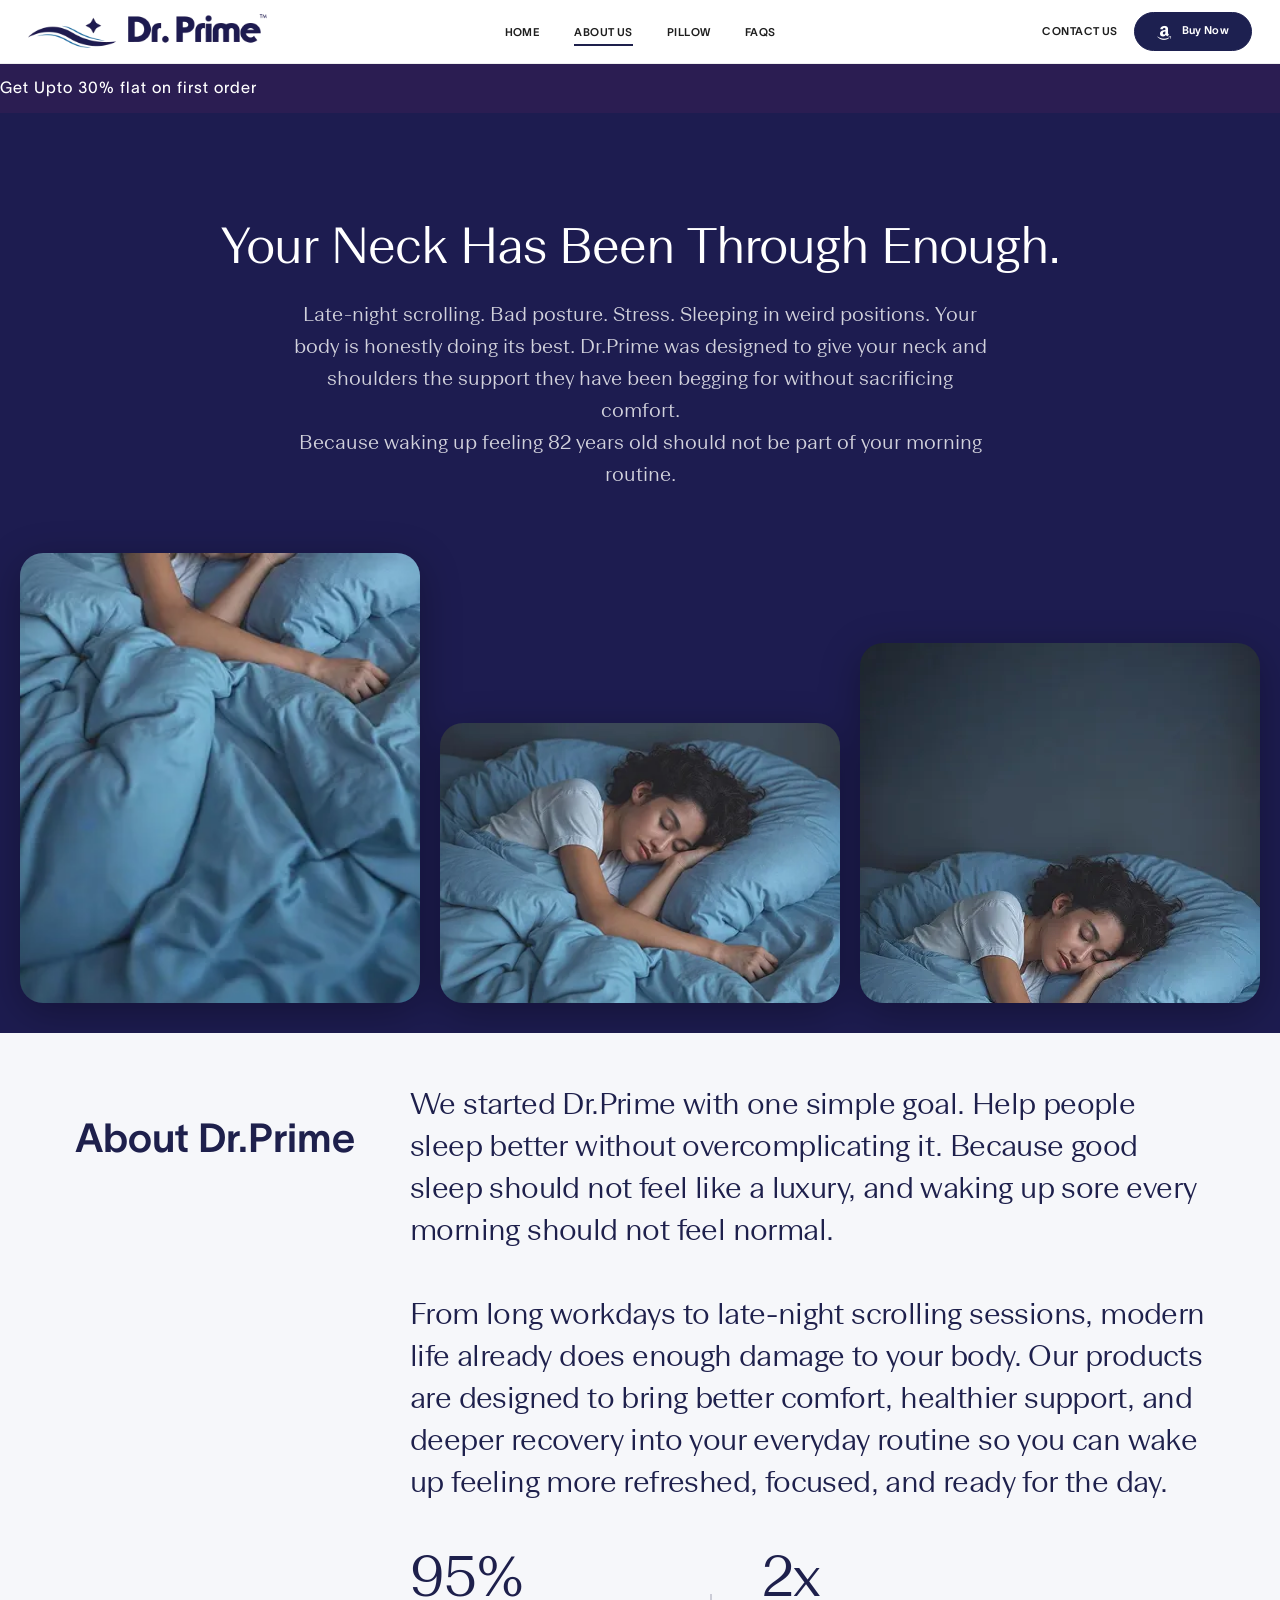
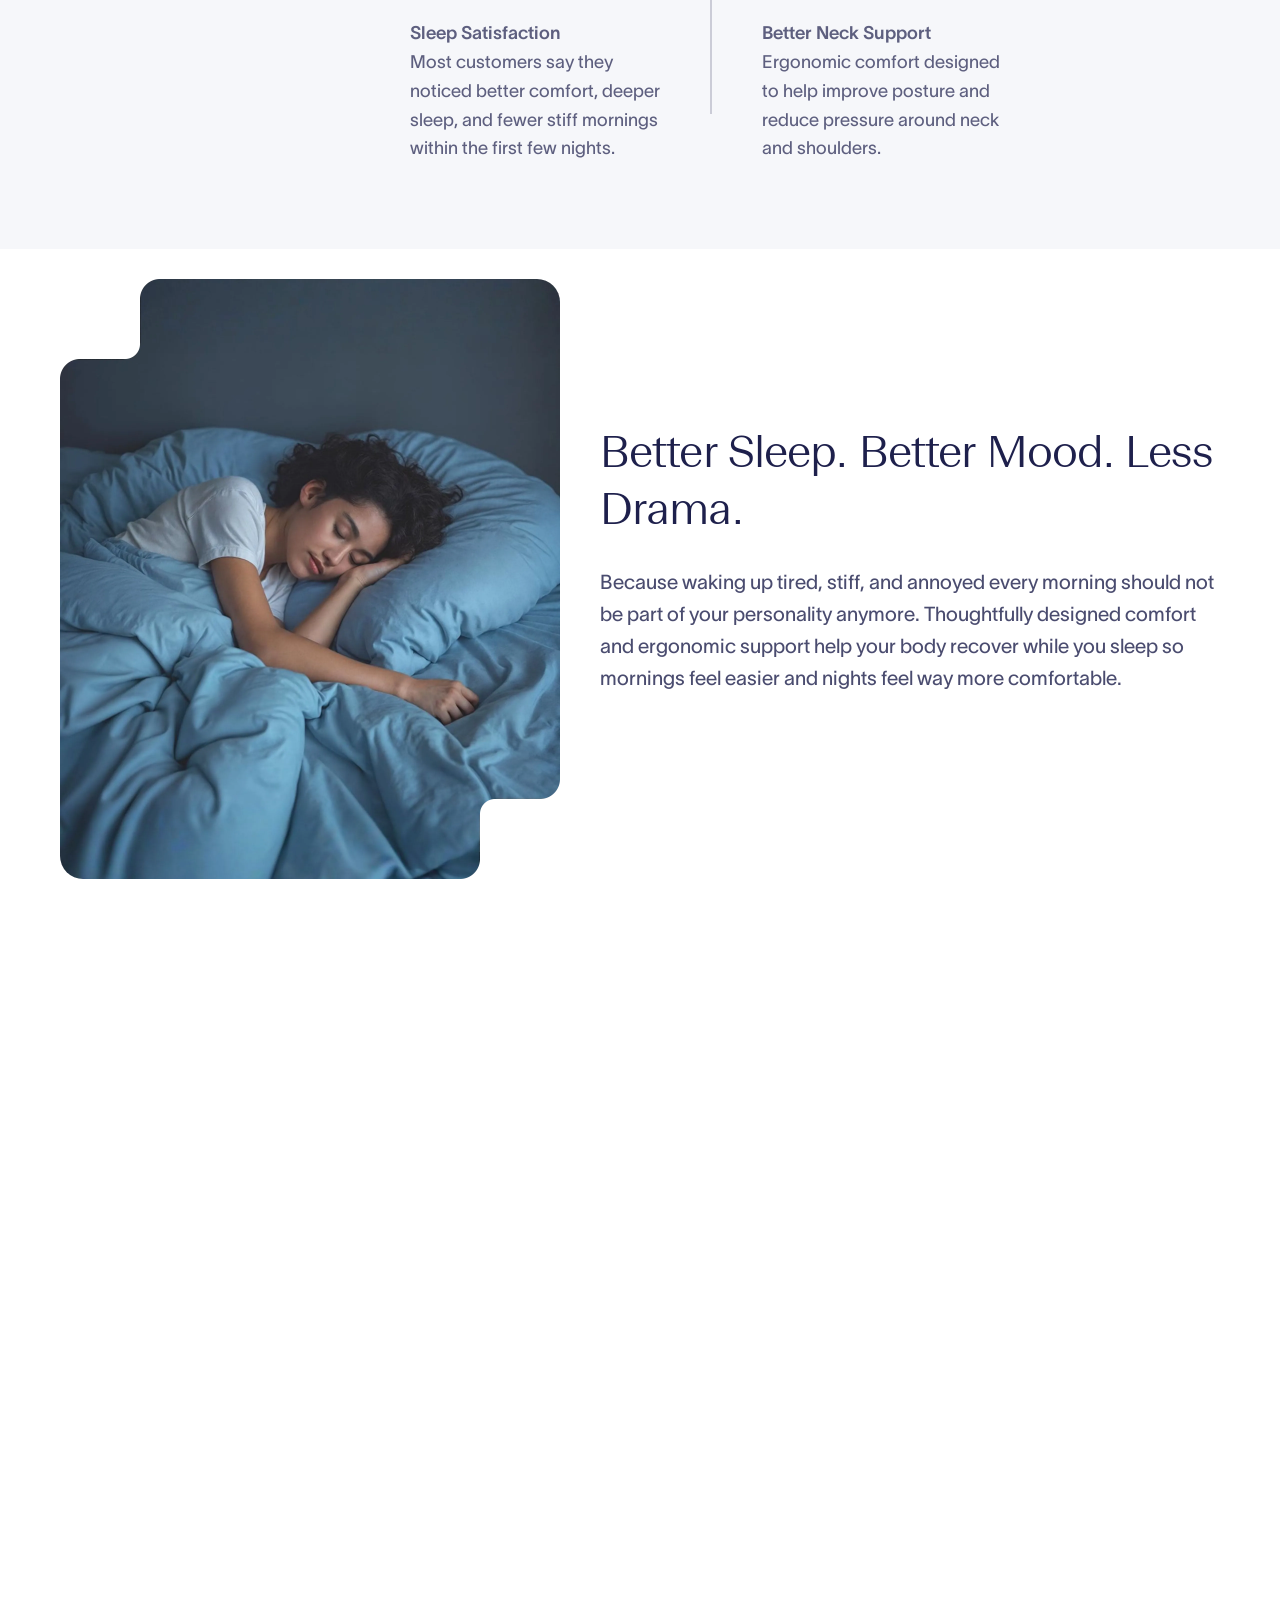
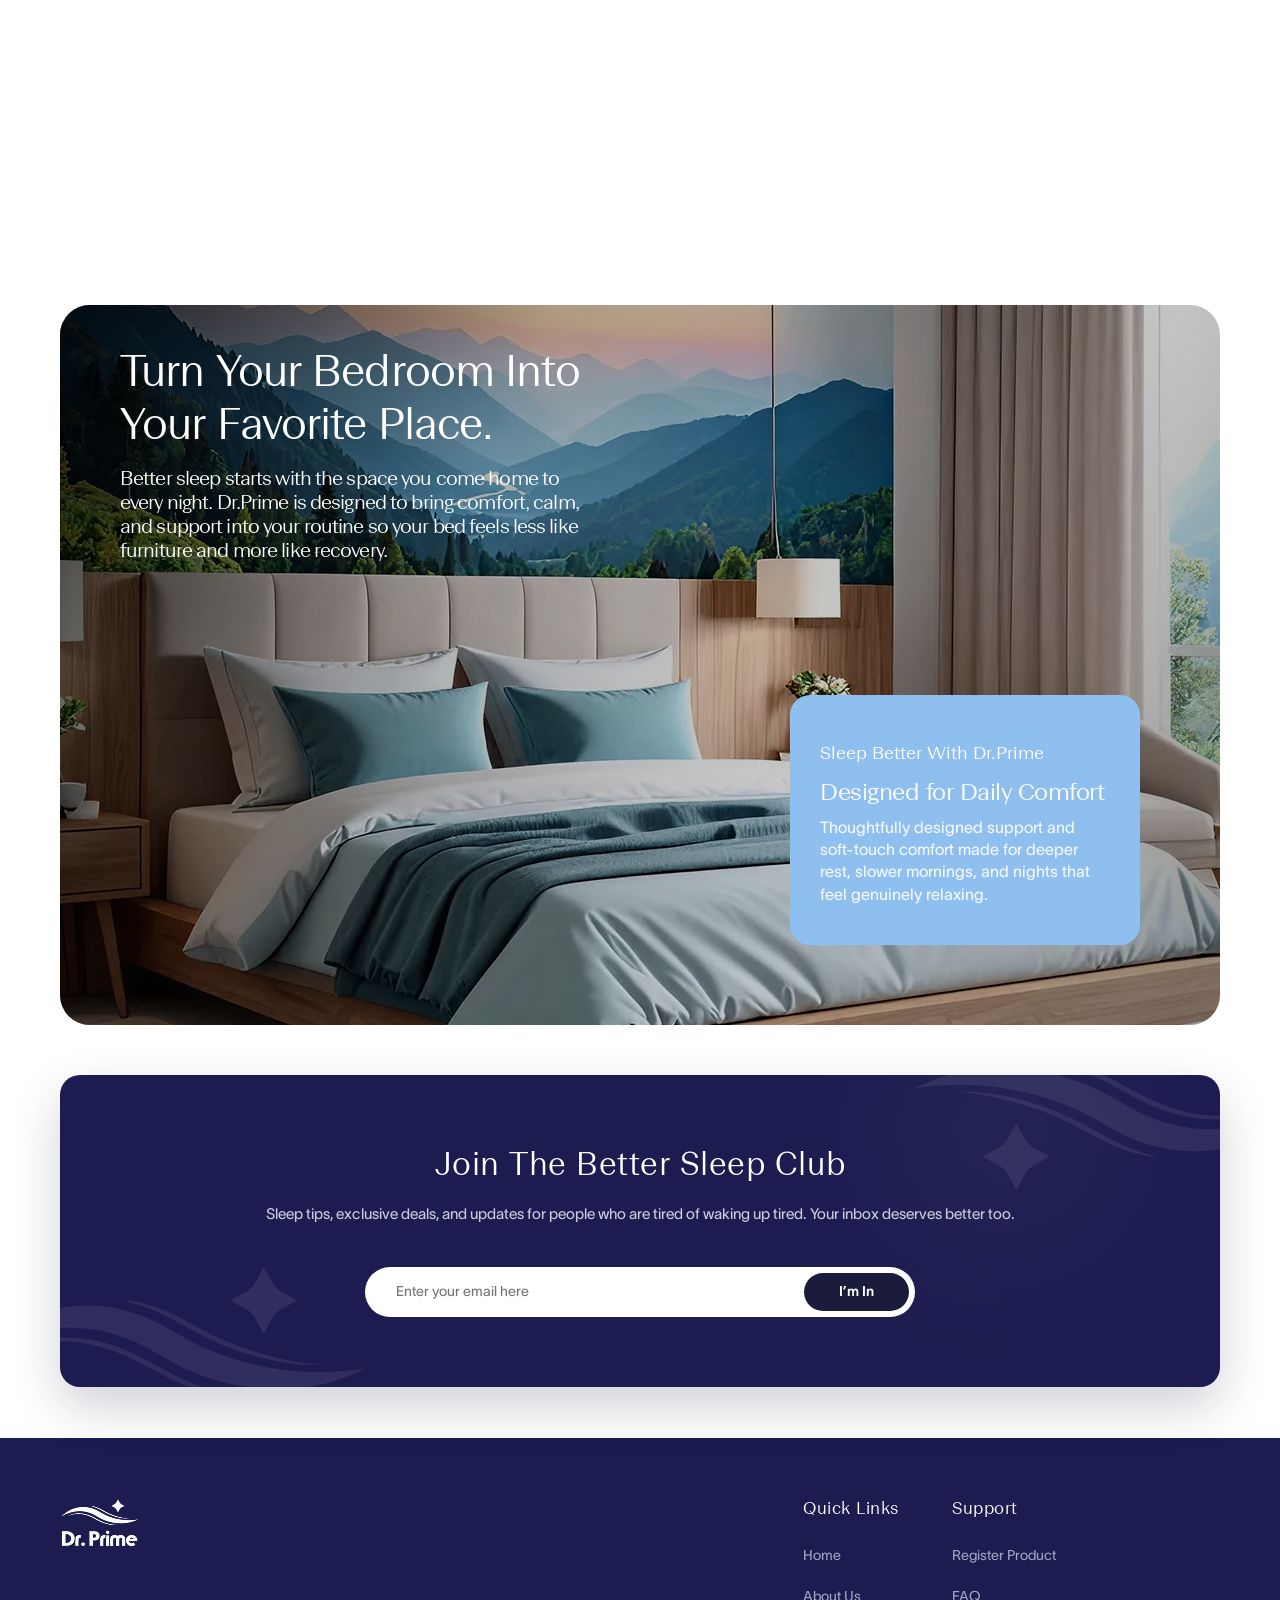
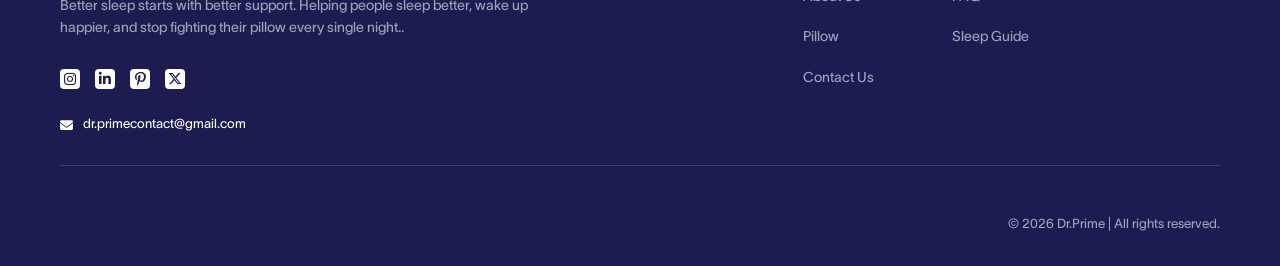
==== about.html @ d97609a8 "send mail , get better sleeep , sbout , contact-pill" ====
<!DOCTYPE html>
<html lang="en">

<head>
    <meta charset="UTF-8">
    <meta name="viewport" content="width=device-width, initial-scale=1.0">
    <title>About Us - Dr. Prime</title>
    <link rel="stylesheet" href="style.css?v=1.0.2">
    <!-- Removed external Google Fonts to enforce only custom local fonts -->
    <link rel="stylesheet" href="https://cdnjs.cloudflare.com/ajax/libs/font-awesome/6.6.0/css/all.min.css">
    <link rel="icon" type="image/svg+xml" href="assets/drprime-logo.svg">
    <meta property="og:image" content="assets/drprime.png">
    <meta property="og:image:type" content="image/png">
    <meta name="twitter:card" content="summary_large_image">
    <meta name="twitter:image" content="assets/drprime.png">
</head>

<body>
    <!-- Navigation -->
    <nav class="navbar">
        <div class="nav-container">
            <div class="logo">
                <img src="assets/logo.webp" alt="Dr. Prime Logo">
            </div>
            <div class="hamburger">
                <i class="fa-solid fa-bars"></i>
            </div>
            <div class="nav-menu">
                <ul class="nav-links">
                    <li><a href="index.html">home</a></li>
                    <li><a href="about.html" class="active">ABOUT US</a></li>
                    <li><a href="pillow.html">Pillow</a></li>
                    <li><a href="faq.html">FAQs</a></li>
                </ul>
                <div class="nav-actions">
                    <a href="contact.html" class="contact-link">CONTACT US</a>
                    <a href="#" class="btn btn-primary"><i class="fa-brands fa-amazon"></i> Buy Now</a>
                </div>
                <div class="mobile-nav-logo">
                    <img src="assets/logo.webp" alt="Dr. Prime Logo">
                </div>
            </div>
        </div>
    </nav>

    <!-- Top Banner -->
    <div class="top-banner section">
        <div class="top-banner-content">
            <span class="dot-separator"></span>
            <span>Get Upto 30% flat on first order</span>
            <span class="dot-separator"></span>
        </div>
    </div>


    <!-- About Us Hero Section -->
    <section class="about-hero dark-theme">
        <div class="container text-center relative-container z-2">
            <h1 class="about-title">Your Neck Has Been Through Enough.</h1>
            <p class="about-subtitle">Late-night scrolling. Bad posture. Stress. Sleeping in weird positions. Your body
                is honestly doing its best. Dr.Prime was designed to give your neck and shoulders the support they have
                been begging for without sacrificing comfort.<br>Because waking up feeling 82 years old should not be
                part of your morning routine.</p>
        </div>
        <div class="about-hero-images">
            <div class="img-left"><img src="assets/about_body1.webp" alt="About Sleep Left"></div>
            <div class="img-center"><img src="assets/about_body2.webp" alt="About Sleep Center"></div>
            <div class="img-right"><img src="assets/about_body3.webp" alt="About Sleep Right"></div>
        </div>
    </section>

    <!-- About Dr.Prime Stats -->
    <section class="about-stats bg-light-gray reveal reveal-up">
        <div class="container">
            <div class="stats-header-container">
                <p class="stats-label">About Dr.Prime</p>
                <div class="stats-header">
                    <h2>We started Dr.Prime with one simple goal. Help people sleep better without overcomplicating it.
                        Because good sleep should not feel like a luxury, and waking up sore every morning should not
                        feel normal.<br><br>From long workdays to late-night scrolling sessions, modern life already
                        does enough damage to your body. Our products are designed to bring better comfort, healthier
                        support, and deeper recovery into your everyday routine so you can wake up feeling more
                        refreshed, focused, and ready for the day.</h2>
                </div>
                <div class="stats-grid">
                    <div class="stat-card">
                        <h1>95%</h1>
                        <p><strong>Sleep Satisfaction</strong><br>Most customers say they noticed better comfort, deeper
                            sleep, and fewer stiff mornings within the first few nights.</p>
                    </div>
                    <div class="stat-divider"></div>
                    <div class="stat-card">
                        <h1>2x</h1>
                        <p><strong>Better Neck Support</strong><br>Ergonomic comfort designed to
                            help improve posture
                            and reduce pressure around neck and shoulders.</p>
                    </div>
                </div>
            </div>
        </div>
    </section>

    <!-- Buy Now Section -->
    <section class="about-buy-now reveal reveal-up">
        <div class="container">
            <div class="buy-now-content">
                <img src="assets/about_sleep.webp" alt="About Sleep Left" class="buy-now-image">
                <div class="buy-now-text">
                    <h2>Better Sleep. Better Mood. Less Drama.</h2>
                    <p>Because waking up tired, stiff, and annoyed every morning should not be part of your personality
                        anymore. Thoughtfully designed comfort and ergonomic support help your body recover while you
                        sleep so mornings feel easier and nights feel way more comfortable.</p>
                </div>
            </div>
        </div>
        <!-- !--<div class="bottom-marquee-text">
            <div>
                <img src="assets/about-bottom-marquee-image.webp" alt="bottom-marquee-image"
                    class="bottom-marquee-image">
                <p><strong>Your Pillow Should Support You. Emotionally Too.</strong><br>Soft, supportive, and way better
                    than folding random blankets under your neck every night.</p>
            </div>
            <div>
                <img src="assets/about-bottom-marquee-image.webp" alt="bottom-marquee-image"
                    class="bottom-marquee-image">
                <p><strong>Sleep Better. Complain Less.</strong><br>Amazing what a good night’s sleep can do for your
                    mood, energy, and tolerance for emails.</p>
            </div>
            <div>
                <img src="assets/about-bottom-marquee-image.webp" alt="bottom-marquee-image"
                    class="bottom-marquee-image">
                <p><strong>The “Five More Minutes” Experience.</strong><br>You may not fix all your problems overnight,
                    but waking up well-rested definitely makes them easier to deal with.</p>
            </div>
        </div>--! -->
    </section>

    <!-- Videos Section -->
    <section class="about-videos reveal reveal-up">
        <div class="container text-center text-white">
            <h2 class="video-section-title">Real Sleep. Real Comfort. Real Life.<br><span
                    style="font-size: 20px; font-weight: 400; display: block; margin-top: 15px;">From peaceful nights to
                    lazy mornings and pillow fights that got slightly out of control, better sleep looks different for
                    everyone. Dr.Prime is designed to make every version of bedtime feel more comfortable.</span></h2>
            <div class="video-cards-grid reveal reveal-stagger">
                <div class="video-card" data-video="lJ2SSu-x4xM">
                    <img src="assets/vid1.webp" alt="Video 1">
                    <div class="play-btn"><i class="fa-solid fa-play"></i></div>
                </div>
                <div class="video-card" data-video="50xcQkU_DF0">
                    <img src="assets/vid2.webp" alt="Video 2">
                    <div class="play-btn"><i class="fa-solid fa-play"></i></div>
                </div>
                <div class="video-card" data-video="lJ2SSu-x4xM">
                    <img src="assets/vid3.webp" alt="Video 3">
                    <div class="play-btn"><i class="fa-solid fa-play"></i></div>
                </div>
                <div class="video-card" data-video="50xcQkU_DF0">
                    <img src="assets/vid4.webp" alt="Video 4">
                    <div class="play-btn"><i class="fa-solid fa-play"></i></div>
                </div>
            </div>

            <div class="carousel-dots video-slider-dots">
                <div class="dot active" data-index="0"></div>
                <div class="dot" data-index="1"></div>
                <div class="dot" data-index="2"></div>
                <div class="dot" data-index="3"></div>
            </div>
        </div>
    </section>

    <!-- Bottom Banner Section -->
    <section class="about-bottom-banner reveal reveal-up">
        <div class="container relative-container">
            <div class="banner-image-wrapper">
                <img src="assets/about-bottom.webp" alt="About Bottom Banner" class="bottom-banner-img">
                <div class="banner-overlay"></div>
                <div class="banner-content">
                    <h2>Turn Your Bedroom Into Your Favorite Place.<br><span
                            style="font-size: 20px; font-weight: 400; display: block; margin-top: 15px;">Better sleep
                            starts with the space you come home to every night. Dr.Prime is designed to bring comfort,
                            calm, and support into your routine so your bed feels less like furniture and more like
                            recovery.</span></h2>
                </div>
                <div class="bottom-stats-card">
                    <p class="card-subtitle">Sleep Better With Dr.Prime</p>
                    <h2 class="card-value" style="font-size: 1.5rem; line-height: 1.2;">Designed for Daily Comfort
                    </h2>
                    <p class="card-text">Thoughtfully designed support and soft-touch comfort made for deeper rest,
                        slower mornings, and nights that feel genuinely relaxing.</p>
                </div>
            </div>
        </div>
    </section>


    <!-- Newsletter Section -->
    <section class="newsletter-section reveal reveal-up">
        <div class="container relative-container">
            <div class="newsletter-box text-white text-center">
                <!-- Vector decorations -->
                <div class="newsletter-vector newsletter-vector-left">
                    <svg xmlns="http://www.w3.org/2000/svg" viewBox="0 0 384 130" fill="none"
                        preserveAspectRatio="none">
                        <g opacity="0.08">
                            <path
                                d="M254.22 117.637C225.712 112.179 200.984 101.084 176.551 86.302C167.845 81.0391 159.029 76.5612 149.621 72.6839C99.436 52.0066 47.3397 59.893 0 84.9059C3.73248 80.1488 8.13016 76.2557 12.8288 72.3731C22.775 64.1602 33.7085 57.5118 45.4444 52.1173C77.8647 37.2191 114.25 34.6061 148.571 44.41C163.395 48.6456 177.385 54.8462 190.626 62.7272C218.226 79.1532 241.466 89.8105 272.946 97.2069C309.247 105.736 346.524 107.575 383.353 101.822C383.954 101.953 384.24 102.022 383.754 102.212C344.502 122.841 297.421 125.908 254.22 117.637Z"
                                fill="white" />
                            <path
                                d="M283.748 66.7731L275.28 51.4535C273.131 47.4234 269.984 44.2573 265.993 42.0131L250.229 33.3997L266.194 24.66C269.916 22.5317 272.851 19.6131 274.984 15.8833L283.748 0L292.263 15.4566C294.433 19.4445 297.569 22.5896 301.555 24.8075L317.266 33.3892L301.819 41.834C297.875 43.9675 294.745 46.9861 292.527 50.8582L283.748 66.7679V66.7731Z"
                                fill="white" />
                            <path
                                d="M279.709 129.732C248.73 131.55 213.015 124.048 185.436 109.324L162.656 97.1595C149.009 89.8737 135.093 83.7891 120.136 79.7063C91.5857 71.9095 62.7395 71.9569 34.4687 82.7882C36.6174 81.0602 39.1514 79.9328 41.9231 78.8318C70.1833 67.6108 100.576 68.5116 129.449 77.2725C142.832 81.3342 155.175 87.0869 167.476 93.672L192.178 106.895C213.876 118.506 237.548 124.922 262.034 127.714L279.709 129.732Z"
                                fill="white" />
                            <path
                                d="M335.005 97.1332L341.282 97.4809L334.128 97.9339C326.864 98.3923 319.959 97.5283 312.673 96.659C295.864 94.6572 279.651 90.8694 263.512 85.791C243.905 79.622 225.438 71.2141 207.741 60.8518C188.952 49.852 165.718 38.6942 144.743 33.7474C146.707 33.4946 148.518 33.5525 150.455 33.8212C171.61 36.7871 193.598 46.5278 212.033 57.1378C224.134 64.1022 236.313 70.1869 249.279 75.4497C268.744 83.3466 288.647 89.368 309.252 93.4771C317.868 95.1945 326.083 96.6485 335.01 97.1384L335.005 97.1332Z"
                                fill="white" />
                        </g>
                    </svg>
                </div>
                <div class="newsletter-vector newsletter-vector-right">
                    <svg xmlns="http://www.w3.org/2000/svg" viewBox="0 0 384 130" fill="none"
                        preserveAspectRatio="none">
                        <g opacity="0.08">
                            <path
                                d="M254.22 117.637C225.712 112.179 200.984 101.084 176.551 86.302C167.845 81.0391 159.029 76.5612 149.621 72.6839C99.436 52.0066 47.3397 59.893 0 84.9059C3.73248 80.1488 8.13016 76.2557 12.8288 72.3731C22.775 64.1602 33.7085 57.5118 45.4444 52.1173C77.8647 37.2191 114.25 34.6061 148.571 44.41C163.395 48.6456 177.385 54.8462 190.626 62.7272C218.226 79.1532 241.466 89.8105 272.946 97.2069C309.247 105.736 346.524 107.575 383.353 101.822C383.954 101.953 384.24 102.022 383.754 102.212C344.502 122.841 297.421 125.908 254.22 117.637Z"
                                fill="white" />
                            <path
                                d="M283.748 66.7731L275.28 51.4535C273.131 47.4234 269.984 44.2573 265.993 42.0131L250.229 33.3997L266.194 24.66C269.916 22.5317 272.851 19.6131 274.984 15.8833L283.748 0L292.263 15.4566C294.433 19.4445 297.569 22.5896 301.555 24.8075L317.266 33.3892L301.819 41.834C297.875 43.9675 294.745 46.9861 292.527 50.8582L283.748 66.7679V66.7731Z"
                                fill="white" />
                            <path
                                d="M279.709 129.732C248.73 131.55 213.015 124.048 185.436 109.324L162.656 97.1595C149.009 89.8737 135.093 83.7891 120.136 79.7063C91.5857 71.9095 62.7395 71.9569 34.4687 82.7882C36.6174 81.0602 39.1514 79.9328 41.9231 78.8318C70.1833 67.6108 100.576 68.5116 129.449 77.2725C142.832 81.3342 155.175 87.0869 167.476 93.672L192.178 106.895C213.876 118.506 237.548 124.922 262.034 127.714L279.709 129.732Z"
                                fill="white" />
                            <path
                                d="M335.005 97.1332L341.282 97.4809L334.128 97.9339C326.864 98.3923 319.959 97.5283 312.673 96.659C295.864 94.6572 279.651 90.8694 263.512 85.791C243.905 79.622 225.438 71.2141 207.741 60.8518C188.952 49.852 165.718 38.6942 144.743 33.7474C146.707 33.4946 148.518 33.5525 150.455 33.8212C171.61 36.7871 193.598 46.5278 212.033 57.1378C224.134 64.1022 236.313 70.1869 249.279 75.4497C268.744 83.3466 288.647 89.368 309.252 93.4771C317.868 95.1945 326.083 96.6485 335.01 97.1384L335.005 97.1332Z"
                                fill="white" />
                        </g>
                    </svg>
                </div>
                <div class="newsletter-glow"></div>
                <h2>Join The Better Sleep Club</h2>
                <p>Sleep tips, exclusive deals, and updates for people who are tired of waking up tired. Your inbox
                    deserves better too.</p>
                <form class="subscribe-form">
                    <input type="email" placeholder="Enter your email here">
                    <button type="submit" class="btn btn-subscribe">
                        <span class="btn-text">I’m In</span>
                        <i class="fa-solid fa-arrow-right btn-icon"></i>
                    </button>
                </form>
            </div>
        </div>
    </section>

    <!-- Footer -->
    <footer class="footer">
        <div class="container">
            <div class="footer-grid">
                <div class="footer-brand">
                    <img src="assets/logo-footer.webp" alt="Dr. Prime" class="footer-logo">
                    <p>Better sleep starts with better support. Helping people sleep better, wake up happier, and stop
                        fighting their pillow every single night..</p>
                    <div class="social-icons">
                        <a href="https://www.instagram.com/drprime.store/"><i class="fa-brands fa-instagram"></i></a>
                        <a href="https://www.linkedin.com/company/mydrprime/"><i
                                class="fa-brands fa-linkedin-in"></i></a>
                        <a href="https://www.pinterest.com/mydrprime/"><i class="fa-brands fa-pinterest-p "></i></a>
                        <a href="https://x.com/mydrprime/"><i class="fa-brands fa-x-twitter"></i></a>
                    </div>
                </div>

                <div class="footer-links">
                    <h3>Quick Links</h3>
                    <ul>
                        <li><a href="index.html">Home</a></li>
                        <li><a href="about.html">About Us</a></li>
                        <li><a href="pillow.html">Pillow</a></li>
                        <li><a href="contact.html">Contact Us</a></li>
                    </ul>
                </div>

                <div class="footer-links">
                    <h3>Support</h3>
                    <ul>
                        <li><a href="register-product.html">Register Product</a></li>
                        <li><a href="faq.html">FAQ</a></li>
                        <li><a href="sleep-guide.html">Sleep Guide</a></li>
                    </ul>
                </div>
            </div>

            <div class="footer-bottom">
                <div class="email-contact">
                    <i class="fa-solid fa-envelope"></i> dr.primecontact@gmail.com
                </div>
                <p>&copy; <span id="current-year">2026</span> Dr.Prime | All rights reserved.</p>
            </div>
        </div>
    </footer>

    <!-- Video Modal Lightbox -->
    <div id="videoModal" class="video-modal">
        <div class="video-modal-backdrop"></div>
        <div class="video-modal-content">
            <button class="video-modal-close"><i class="fa-solid fa-xmark"></i></button>
            <div class="video-modal-player">
                <iframe id="modalVideo" src="" frameborder="0" allow="autoplay; encrypted-media; fullscreen"
                    allowfullscreen></iframe>
            </div>
        </div>
    </div>

    <script src="script.js?v=1.0.2"></script>
</body>

</html>
---- style.css ----
/* Mobile/Desktop only helpers */
.mobile-only {
    display: none;
}

.desktop-only {
    display: block;
}

@media (max-width: 768px) {
    .mobile-only {
        display: block !important;
    }

    .desktop-only {
        display: none !important;
    }

    .content-section-1 .container {
        display: flex;
        flex-direction: column;
        align-items: stretch;
    }

    .content-section-1 .mobile-only {
        margin-bottom: 0;
        padding-bottom: 0;
    }

    .content-section-1 .blue-box.mobile-only {
        margin-top: 10px;
        margin-bottom: 0;
    }

    /* product-details mobile styles moved to main mobile section below */
}

:root {
    --primary-blue: #1e204c;
    --light-blue: #2a2c66;
    --purple: #b07cc6;
    --text-dark: #222;
    --text-light: #666;
    --bg-light: #f8f9fa;
    --white: #fff;
    --dreamy-blue: #1d1c50;
    /* Custom fonts: place font files in assets/fonts/ (BeauSiteFitWeb.* and TWKlausanne.*) */
    --font-heading: 'BeauSiteFitWeb';
    --font-body: 'TWKlausanne';
}

/* Custom @font-face declarations */
@font-face {
    font-family: 'BeauSiteFitWeb';
    src: url('assets/fonts/BeausiteFitWeb-Light.woff2') format('woff2');
    font-weight: 300 500;
    /* Handles both light and mapped headings */
    font-style: normal;
    font-display: swap;
}

@font-face {
    font-family: 'TWKlausanne';
    src: url('assets/fonts/twklausanne-350.woff2') format('woff2');
    font-weight: 100 400;
    font-style: normal;
    font-display: swap;
}

@font-face {
    font-family: 'TWKlausanne';
    src: url('assets/fonts/twklausanne-600.woff2') format('woff2');
    font-weight: 600;
    font-style: normal;
    font-display: swap;
}

* {
    margin: 0;
    padding: 0;
    box-sizing: border-box;
}

body {
    font-family: var(--font-body);
    color: var(--text-dark);
    line-height: 1.6;
    font-size: 16px;
    -webkit-font-smoothing: antialiased;
    -moz-osx-font-smoothing: grayscale;
    overflow-x: clip;
}

h1,
h2,
h3,
h4,
h5,
h6 {
    font-family: var(--font-heading);
    font-weight: 500;
    line-height: 1.2;
    letter-spacing: -0.02em;
    color: var(--primary-blue);
}

.container {
    max-width: 1200px;
    margin: 0 auto;
    padding: 0 20px;
}

.text-center {
    text-align: center;
}

.text-white {
    color: var(--white);
}

.text-light {
    color: #ccc;
}

.mb-3 {
    margin-bottom: 1rem;
}

.mb-5 {
    margin-bottom: 3rem;
}

.mt-4 {
    margin-top: 2rem;
}

.mt-5 {
    margin-top: 3rem;
}

.pt-3 {
    padding-top: 1rem;
}

.relative-container {
    position: relative;
}

.light-text {
    font-weight: 400;
    color: #888;
}

.blue-text {
    color: #1e6ea4;
    font-weight: inherit;
}

.white-bg {
    background-color: var(--white);
}

.dark-bg {
    background-color: #1e6ea4;
    color: var(--white);
}

.light-bg {
    background-color: #0070A9;
    color: var(--white);
}

a {
    text-decoration: none;
    color: inherit;
}

ul {
    list-style: none;
}

/* Buttons */
.btn {
    display: inline-block;
    padding: 10px 25px;
    border-radius: 30px;
    font-weight: 500;
    font-size: 14px;
    transition: all 0.3s ease;
    cursor: pointer;
    border: 1px solid transparent;
}

.btn-primary {
    background-color: #1d1c50;
    color: var(--white);
}

.btn-primary:hover {
    background-color: var(--light-blue);
}

.btn-outline {
    background-color: transparent;
    color: var(--primary-blue);
    border-color: #ddd;
    border-radius: 5px;
}

.btn-outline-dark {
    background-color: transparent;
    color: var(--text-dark);
    border-color: var(--text-dark);
}

.btn-dark {
    background-color: var(--primary-blue);
    color: var(--white);
}

/* Top Banner */
.top-banner {
    background-color: #2b1d52;
    color: var(--white);
    padding: 12px 0;
    font-size: 16px;
    letter-spacing: 1px;
    overflow: hidden;
    white-space: nowrap;
    display: flex;
    align-items: center;
}

.top-banner-track {
    display: flex;
    width: fit-content;
    animation: marquee 25s linear infinite;
}

.top-banner-content {
    display: flex;
    align-items: center;
    gap: 30px;
    padding-right: 30px;
    /* Must equal gap for seamless loop */
}

.top-banner.single-text {
    justify-content: flex-start;
}

.top-banner.single-text .top-banner-content {
    display: inline-block;
    padding: 0;
    width: fit-content;
    animation: marquee-single 15s linear infinite;
}

@keyframes marquee-single {
    0% {
        transform: translateX(100vw);
    }

    100% {
        transform: translateX(-100%);
    }
}

.top-banner p,
.top-banner span {
    margin: 0;
    white-space: nowrap;
}

.dot-separator {
    display: inline-block;
    width: 4px;
    height: 4px;
    background-color: var(--white);
    border-radius: 50%;
    opacity: 0.6;
}



/* Navbar */
.navbar {
    padding: 12px 0;
    border-bottom: 1px solid #eee;
    background: var(--white);
    position: sticky;
    top: 0;
    z-index: 100;
}

.nav-container {
    max-width: 1280px;
    margin: 0 auto;
    padding: 0 28px;
    display: grid;
    grid-template-columns: 1fr auto 1fr;
    align-items: center;
    gap: 28px;
}

.logo {
    display: flex;
    align-items: center;
}

.logo img {
    height: 34px;
    width: auto;
}

.hamburger {
    display: none;
    cursor: pointer;
    font-size: 24px;
    color: var(--primary-blue);
}

.nav-links {
    display: flex;
    align-items: center;
    justify-content: center;
    gap: 34px;
}

.nav-links a {
    font-size: 11px;
    font-weight: 600;
    letter-spacing: 0.45px;
    text-transform: uppercase;
    color: #1e1e1e;
    position: relative;
    padding-bottom: 4px;
}

.nav-links a::after {
    content: '';
    position: absolute;
    bottom: 0;
    left: 0;
    width: 0;
    height: 2px;
    background-color: #7585C0;
    transition: width 0.3s ease;
}

.nav-links a:hover::after,
.nav-links a.active::after {
    width: 100%;
}

.nav-links a.active {
    font-weight: 700;
}

.nav-actions {
    display: flex;
    align-items: center;
    justify-content: flex-end;
    gap: 16px;
}

.contact-link {
    font-size: 11px;
    font-weight: 600;
    letter-spacing: 0.45px;
    text-transform: uppercase;
    color: #1e1e1e;
}

.nav-actions .btn-primary {
    padding: 9px 22px;
    border-radius: 999px;
    font-size: 11px;
    font-weight: 600;
    letter-spacing: 0.35px;
    background-color: #1d2050;
    border-color: #1d2050;
}

.nav-actions .btn-primary i {
    margin-right: 8px;
    font-size: 16px;
    vertical-align: middle;
}

.nav-actions .btn-primary:hover {
    background-color: #171a43;
    border-color: #171a43;
}

/* Hero Section */
.hero {
    height: 80vh;
    background-size: cover;
    background-position: center;
    background-repeat: no-repeat;
    position: relative;
    display: flex;
    align-items: center;
    justify-content: center;
    text-align: center;
    color: var(--white);
}

.hero-overlay {
    position: absolute;
    top: 0;
    left: 0;
    right: 0;
    bottom: 0;
    background: rgba(0, 0, 0, 0.3);
}

.hero-content {
    position: relative;
    z-index: 2;
    max-width: 800px;
    top: -100px;
}

.hero h1 {
    font-size: 60px;
    margin-bottom: 18px;
    letter-spacing: 4px;
    font-weight: 500;
    line-height: 1.1;
    color: var(--white);
}

.hero p {
    font-size: 20px;
    max-width: 500px;
    margin: 0 auto;
    color: rgba(255, 255, 255, 0.9);
}

/* Features Row */
.features-row {
    display: flex;
    justify-content: space-between;
    gap: 18px;
    padding: 42px 34px 34px;
    max-width: 1280px;
    margin: 44px auto;
    text-align: center;
    border: none;
    background-color: #ffffff;
}

.feature-item {
    flex: 1;
}

.feature-icon-circle {
    width: 70px;
    height: 70px;
    border-radius: 50%;
    background-color: #fff;
    display: flex;
    align-items: center;
    justify-content: center;
    margin: 0 auto 18px;
}

.feature-item i {
    font-size: 33px;
    margin-bottom: 18px;
    color: #23285a;
}

.feature-icon-circle i {
    font-size: 24px;
    color: #ffffff;
    margin-bottom: 0;
}

.feature-icon-circle img {
    width: 60px;
    height: 60px;
    object-fit: contain;
}

.feature-item h3 {
    font-size: 17px;
    font-weight: 700;
    margin-bottom: 8px;
    line-height: 1.35;
    font-family: var(--font-heading);
    color: #202550;
}

.feature-item p {
    font-size: 15px;
    color: #303a72;
    line-height: 1.45;
}

/* Content Section 1 */
.content-section-1 {
    padding: 90px 0 70px;
    background-color: #F6F7FA;
    position: relative;
}

.content-slider-nav {
    position: absolute;
    top: 50%;
    left: 0;
    width: 100%;
    transform: translateY(-50%);
    display: flex;
    justify-content: space-between;
    padding: 0 40px;
    z-index: 10;
    pointer-events: none;
}

.cs1-nav-btn {
    pointer-events: auto;
    width: 50px;
    height: 50px;
    border-radius: 50%;
    background-color: #fff;
    color: #1e2258;
    border: none;
    box-shadow: 0 4px 15px rgba(0, 0, 0, 0.1);
    cursor: pointer;
    display: flex;
    align-items: center;
    justify-content: center;
    font-size: 20px;
    transition: transform 0.3s, background-color 0.3s;
}

.cs1-nav-btn:hover {
    transform: scale(1.1);
    background-color: #1e2258;
    color: #fff;
}

.content-section-1 .container {
    display: flex;
    align-items: stretch;
    gap: 36px;
    position: relative;
}

.image-col {
    flex: 1;
    position: relative;
    max-width: 610px;
    height: 500px;
    display: flex;
}


.rounded-image {
    width: 100%;
    height: 100%;
    border-radius: 16px;
    object-fit: cover;
    display: block;
}

.content-slide {
    display: none;
}

.content-slide.active {
    display: block;
    animation: slideFadeIn 0.6s forwards;
}

@keyframes slideFadeIn {
    from {
        opacity: 0;
        transform: translateY(15px);
    }

    to {
        opacity: 1;
        transform: translateY(0);
    }
}

.sleep-capsule {
    position: absolute;
    bottom: 24px;
    left: 24px;
    background: rgba(255, 255, 255, 0.2);
    backdrop-filter: blur(10px);
    -webkit-backdrop-filter: blur(10px);
    border: 1px solid rgba(255, 255, 255, 0.4);
    color: #fff;
    padding: 8px 20px;
    border-radius: 999px;
    font-size: 14px;
    font-weight: 400;
    font-family: var(--font-body);
    z-index: 2;
}

.text-col {
    flex: 1;
    padding-top: 20px;
    display: flex;
    flex-direction: column;
    justify-content: flex-start;
}

.text-col h2 {
    font-size: 66px;
    line-height: 1.2;
    margin-bottom: 20px;
    color: #1e2258;
    font-family: var(--font-heading);
    font-weight: 600;
}

.blue-box {
    background-color: #1e6ea4;
    color: var(--white);
    padding: 32px 40px;
    border-radius: 18px;
    position: relative;
    margin-left: -15%;
    margin-top: 90px;
    max-width: 450px;
    z-index: 3;
    align-self: flex-start;
}

.blue-box p {
    margin-left: -10px;
    font-family: var(--font-body);
    font-size: 18px;
    line-height: 1.45;
    font-weight: 100;
    color: rgba(245, 247, 255, 0.85);
    letter-spacing: 0.2px;
}

/* Content Section 2 */
.content-section-2 {
    padding: 78px 0 74px;
    background-color: #f2f2f5;
}

.content2-header {
    display: grid;
    grid-template-columns: 1.75fr 1fr;
    align-items: start;
    gap: 52px;
    margin-bottom: 38px;
}

.content2-header h2 {
    margin: 0;
    font-family: var(--font-heading);
    font-size: 45px;
    line-height: 1.18;
    color: #1f2558;
    font-weight: 500;
    letter-spacing: 0.1px;
    max-width: 880px;
}

.content2-header p {
    margin: 10px 0 0;
    max-width: 370px;
    color: #2f396d;
    font-size: 16px;
    line-height: 1.52;
}

.content2-image {
    width: 100%;
    border-radius: 18px;
    display: block;
    object-fit: cover;
}

/* Why Choose Us Grid */
.why-choose-us {
    padding: 80px 0;
    background-color: #F6F7FA;
}

.why-choose-us h2 {
    font-size: 52px;
    margin-bottom: 20px;
    color: #1f2558;
}


.grid-container {
    display: grid;
    grid-template-columns: repeat(3, 1fr);
    grid-gap: 20px;
    max-width: 960px;
    margin: 0 auto;
}

.grid-card {
    border-radius: 20px;
    overflow: hidden;
    position: relative;
    aspect-ratio: 1/1;
}

.grid-card img {
    width: 100%;
    height: 100%;
    object-fit: cover;
}

.text-card {
    padding: 30px;
    display: flex;
    flex-direction: column;
    justify-content: space-between;
}

.text-card h3 {
    font-size: 24px;
    margin-bottom: 15px;
}

.read-more {
    font-size: 14px;
    font-weight: 600;
    text-decoration: underline;
    text-underline-offset: 4px;
    margin-top: auto;
}

.text-card p {
    font-size: 13px;
    color: #666;
    margin-bottom: 20px;
}

.dark-bg:hover {
    background-color: #ffffff;
}

.dark-bg p {
    color: rgba(255, 255, 255, 0.8);
}



.light-bg p {
    color: rgba(255, 255, 255, 0.8);
}

.dark-bg h3,
.light-bg h3 {
    color: var(--white);
}

.dark-bg:hover p {
    color: #1f2558;
}

.dark-bg:hover h3 {
    color: #1f2558;
}

.dark-bg:hover .read-more {
    color: #1f2558;
}

.light-bg:hover {
    background-color: #ffffff;
}

.light-bg:hover p {
    color: #1f2558;
}

.light-bg:hover h3 {
    color: #1f2558;
}

.light-bg:hover .read-more {
    color: #1f2558;
}

.white-bg:hover {
    background-color: #0070A9;
}

.white-bg:hover p {
    color: #ffffff;
}

.white-bg:hover h3 {
    color: #ffffff;
}

.white-bg:hover .read-more {
    color: #ffffff;
}

.read-more {
    font-weight: 600;
    font-size: 13px;
    text-transform: uppercase;
    letter-spacing: 1px;
    text-decoration: underline;
}

/* Dark Theme Section */
.dark-theme {
    background-color: var(--primary-blue);
    color: var(--white);
    padding: 80px 0;
    overflow: clip;
}

/* Scroll-pinned Product Showcase — Spacer + Sticky */
.showcase-scroll-spacer {
    position: relative;
}

.showcase-scroll-spacer .product-showcase {
    position: sticky;
    top: -200px;
    z-index: 10;
}

.product-showcase {
    position: relative;
    background:
        radial-gradient(circle at 60% 42%, rgba(255, 255, 255, 0.2) 0%, rgba(255, 255, 255, 0.08) 10%, transparent 28%),
        radial-gradient(circle at 85% 78%, rgba(24, 33, 110, 0.65) 0%, transparent 45%),
        #1d1c50;
    padding-top: 76px;
}

.product-showcase .text-white {
    color: #f6f7ff;
}

.product-showcase .mb-3 {
    font-family: var(--font-heading);
    margin-bottom: 12px;
}

.product-showcase .mb-5 {
    font-family: var(--font-body);
    margin-bottom: 34px;
}

.product-showcase h2 {
    font-size: 42px;
    line-height: 1.2;
    padding-bottom: 14px;
}

.product-showcase .text-light {
    color: #c7cced;
    font-size: 14px;
    max-width: 640px;
    margin: 0 auto;
}

.product-showcase .relative-container {
    z-index: 1;
}

.product-showcase .product-interactive {
    position: relative;
    height: 850px;
    display: flex;
    align-items: center;
    justify-content: center;
    isolation: isolate;
}

.product-showcase .main-pillow {
    position: absolute;
    top: 50%;
    left: 53%;
    transform: translate(-50%, -50%);
    max-width: 700px;
    z-index: 2;
}

.product-showcase .pointer {
    position: absolute;
    display: flex;
    flex-direction: column;
    align-items: center;
    text-align: left;
    z-index: 3;
    opacity: 0;
    transition: opacity 0.3s cubic-bezier(0.4, 0, 0.2, 1),
        transform 0.3s cubic-bezier(0.4, 0, 0.2, 1);
    will-change: opacity, transform;
}

/* Pointers are revealed ONLY when their path dot arrives at the location */
.product-showcase .pointer.pointer-arrived {
    opacity: 1;
}

/* Path-following animated dots */


.product-showcase .p-1 {
    top: 260px;
    left: 10%;
    transform: translate(-50%, -100%) scale(0.85);
}

.product-showcase .p-1.pointer-arrived {
    transform: translate(-50%, -100%) scale(1);
}

.product-showcase .p-2 {
    top: 530px;
    left: 85%;
    transform: translate(-50%, 0%) scale(0.85);
}

.product-showcase .p-2.pointer-arrived {
    transform: translate(-50%, 0%) scale(1);
}

.product-showcase .pointer-box {
    border: 1px solid rgba(255, 255, 255, 0.2);
    padding: 10px 12px;
    border-radius: 6px;
    background: rgba(255, 255, 255, 0.08);
    width: 150px;
    backdrop-filter: blur(8px);
}

.product-showcase .pointer-box h4 {
    font-family: var(--font-heading);
    font-size: 20px;
    margin-bottom: 4px;
    font-weight: 500;
    color: #ffffff;
}

.product-showcase .pointer-box p {
    font-size: 15px;
    font-family: var(--font-body);
    color: #c3c9e9;
}

.product-showcase .line {
    width: 1px;
    background-color: rgba(255, 255, 255, 0.55);
    height: 60px;
}

.product-showcase .dot {
    width: 12px;
    height: 12px;
    background-color: var(--white);
    border-radius: 50%;
    box-shadow:
        0 0 0 10px rgba(255, 255, 255, 0.15),
        0 0 0 22px rgba(255, 255, 255, 0.05);
    position: relative;
    z-index: 5;
}

.product-showcase .invest-text {
    position: absolute;
    bottom: 0%;
    left: 5%;
    text-align: left;
    opacity: 1;
    z-index: 2;
}

.product-showcase .invest-text h2 {
    font-size: 66px;
    line-height: 1.25;
    margin: 0;
    font-family: var(--font-heading);
    font-weight: 500;
    color: #737b98;
    letter-spacing: 4px;
}

.spark {
    position: absolute;
    color: #ffffff;
    font-size: 30px;
    opacity: 0.8;
    z-index: 99;
    pointer-events: none;
}

.s-1 {
    top: 50px;
    right: 350px;
}

.s-2 {
    top: 300px;
    left: 30%;
}

.s-3 {
    bottom: 500px;
    left: 90%;
}

.product-showcase .invest-text h2.text-white {
    color: #ffffff;
}

.product-showcase .invest-desc {
    position: absolute;
    bottom: 2%;
    left: 50%;
    max-width: 380px;
    text-align: left;
    font-size: 13px;
    line-height: 1.6;
    color: rgba(255, 255, 255, 0.8);
}

.curve-container {
    position: absolute;
    top: -20%;
    left: 0;
    width: 100%;
    height: 100%;
    pointer-events: none;
    z-index: 1;
}

.curve-container svg {
    width: 100%;
    height: 100%;
    overflow: visible;
}

.curve-path {
    fill: none;
    stroke: rgba(255, 255, 255, 0.4);
    stroke-width: 3;
    stroke-linecap: round;
    stroke-dasharray: 100;
    stroke-dashoffset: 100;
}

/* Removed duplicate spark rules that were causing conflicts */

/* Marquee */
.marquee-section {
    background-color: var(--primary-blue);
    border-top: 1px solid rgba(255, 255, 255, 0.1);
    border-bottom: 1px solid rgba(255, 255, 255, 0.1);
    padding: 20px 0;
    overflow: hidden;
    white-space: nowrap;
    display: flex;
}

.marquee-content {
    display: flex;
    flex-shrink: 0;
    animation: marquee 20s linear infinite;
    color: var(--white);
    font-family: var(--font-heading);
    font-size: 30px;
    letter-spacing: 2px;
}

.dot-separator {
    display: inline-block;
    width: 8px;
    height: 8px;
    background-color: var(--white);
    border-radius: 50%;
    margin: 20px 30px;
    vertical-align: middle;
}

@keyframes marquee {
    0% {
        transform: translateX(0);
    }

    100% {
        transform: translateX(-100%);
    }
}

/* Fabric Detail */
.fabric-scroll-spacer {
    position: relative;
}

.fabric-scroll-spacer .fabric-detail {
    position: sticky;
    top: 0;
    z-index: 9;
    height: 100vh;
    display: flex;
    align-items: center;
    padding-bottom: 0;
    padding-top: 0;
    background-color: #1d1c50;
    color: var(--white);
    overflow: hidden;
}

.fabric-detail .relative-container {
    height: 80vh;
    position: relative;
    width: 100%;
    max-width: 1200px;
    margin: 0 auto;
}

/* Background arcs */
.fabric-detail::before,
.fabric-detail::after {
    content: '';
    position: absolute;
    border-radius: 50%;
    border: 1px solid rgba(255, 255, 255, 0.08);
    pointer-events: none;
}

.fabric-detail::before {
    width: 700px;
    height: 700px;
    right: 50px;
    bottom: -200px;
}

.fabric-detail::after {
    width: 1400px;
    height: 1400px;
    right: -300px;
    bottom: -500px;
}

/* Sparkles/Stars */
.fabric-pointers::before {
    content: '✦';
    position: absolute;
    top: 20px;
    right: 12%;
    color: white;
    font-size: 14px;
    text-shadow: 0 0 10px white;
    opacity: 0.8;
}

.fabric-pointers::after {
    content: '✦';
    position: absolute;
    top: 60%;
    left: 20%;
    color: white;
    font-size: 16px;
    text-shadow: 0 0 10px white;
    opacity: 0.8;
}

.center-pillow {
    width: 100%;
    max-width: 600px;
    display: block;
    position: absolute;
    left: 50%;
    top: 40%;
    transform: translate(-50%, calc(-50% + 40px)) scale(0.85);
    opacity: 0;
    z-index: 2;
    transition: opacity 0.8s cubic-bezier(0.25, 1, 0.5, 1),
        transform 0.8s cubic-bezier(0.25, 1, 0.5, 1);
    will-change: opacity, transform;
}

.center-pillow.visible {
    opacity: 1;
    transform: translate(-50%, -50%) scale(1);
}

.fabric-pointers {
    position: absolute;
    top: 0;
    left: 0;
    width: 100%;
    height: 100%;
    z-index: 3;
    pointer-events: none;
    /* Let clicks pass through empty space */
}

.fabric-point {
    position: absolute;
    width: 250px;
    text-align: left;
    color: var(--white);
    pointer-events: auto;
    /* Re-enable clicks on content */
    opacity: 0;
    transition: opacity 0.5s cubic-bezier(0.4, 0, 0.2, 1),
        transform 0.5s cubic-bezier(0.4, 0, 0.2, 1);
    will-change: opacity, transform;
}

.fp-left {
    top: 18%;
    left: 0%;
    transform: translateX(-40px);
}

.fp-right {
    top: 40%;
    right: -7%;
    transform: translateX(40px);
}

.fabric-point.visible {
    opacity: 1;
    transform: translateX(0);
}

.circle-img {
    width: 150px;
    height: 150px;
    border-radius: 50%;
    border: 2px solid var(--white);
    margin-bottom: 25px;
    position: relative;
    box-shadow: 0 0 20px rgba(0, 0, 0, 0.3);
}

.product-details {
    position: absolute;
    color: #FFF;
    font-family: var(--font-body);
    font-size: 18px;
    font-weight: 500;
    top: 95%;
    right: 5%;
    transform: translateY(-50%);
    width: 500px;
    text-align: left;
    color: var(--white);
    pointer-events: auto;
}

.fp-left .circle-img::after {
    content: '';
    position: absolute;
    top: 50%;
    left: 100%;
    width: 280px;
    height: 1px;
    background: rgba(255, 255, 255, 0.4);
    z-index: -1;
    transform: scaleX(0);
    transform-origin: left;
    transition: transform 0.5s cubic-bezier(0.4, 0, 0.2, 1) 0.2s;
}

.fp-left .circle-img::before {
    content: '';
    position: absolute;
    top: 50%;
    left: calc(100% + 280px);
    width: 6px;
    height: 6px;
    border-radius: 50%;
    border: 1px solid rgba(255, 255, 255, 0.8);
    background: transparent;
    transform: translate(-50%, -50%) scale(0);
    transition: transform 0.4s cubic-bezier(0.175, 0.885, 0.32, 1.275) 0.6s;
}

.fp-right .circle-img::after {
    content: '';
    position: absolute;
    top: 50%;
    right: 100%;
    width: 220px;
    height: 1px;
    background: rgba(255, 255, 255, 0.4);
    z-index: -1;
    transform: scaleX(0);
    transform-origin: right;
    transition: transform 0.5s cubic-bezier(0.4, 0, 0.2, 1) 0.2s;
}

.fp-right .circle-img::before {
    content: '';
    position: absolute;
    top: 50%;
    right: calc(100% + 220px);
    width: 6px;
    height: 6px;
    border-radius: 50%;
    border: 1px solid rgba(255, 255, 255, 0.8);
    background: transparent;
    transform: translate(50%, -50%) scale(0);
    transition: transform 0.4s cubic-bezier(0.175, 0.885, 0.32, 1.275) 0.6s;
}

.fabric-point.visible .circle-img::after {
    transform: scaleX(1);
}

.fabric-point.visible .circle-img::before {
    transform: translate(-50%, -50%) scale(1);
}

.fp-right.fabric-point.visible .circle-img::before {
    transform: translate(50%, -50%) scale(1);
}

.circle-img img {
    width: 100%;
    height: 100%;
    object-fit: cover;
    border-radius: 50%;
}

.fabric-point h3 {
    font-family: var(--font-heading);
    font-size: 22px;
    font-weight: 500;
    margin-bottom: 12px;
    letter-spacing: 0.5px;
    color: var(--white);
}

.fabric-point p {
    font-family: var(--font-body);
    font-size: 13px;
    color: var(--white);
    opacity: 0.8;
    line-height: 1.6;
}

.stats-row {
    position: absolute;
    bottom: 0%;
    left: 0%;
    display: flex;
    justify-content: flex-start;
    gap: 80px;
    z-index: 10;
}

.stat-box {
    text-align: left;
    color: var(--white);
    max-width: 180px;
    opacity: 0;
    transform: translateY(20px);
    transition: opacity 0.5s cubic-bezier(0.4, 0, 0.2, 1),
        transform 0.5s cubic-bezier(0.4, 0, 0.2, 1);
    will-change: opacity, transform;
}

.stat-box.visible {
    opacity: 1;
    transform: translateY(0);
}

.stat-box h2 {
    font-size: 50px;
    font-family: var(--font-heading);
    font-weight: 400;
    margin-bottom: 5px;
    line-height: 1;
    color: var(--white);
}

.stat-box h4 {
    font-family: var(--font-heading);
    font-size: 16px;
    font-weight: 500;
    margin-bottom: 10px;
    letter-spacing: 0.5px;
    color: var(--white);
}

.stat-box p {
    font-family: var(--font-body);
    font-size: 12px;
    color: var(--white);
    opacity: 0.8;
    line-height: 1.5;
}

.bg-watermark {
    position: absolute;
    bottom: -15%;
    right: -10%;
    font-size: 150px;
    font-family: var(--font-heading);
    font-weight: 700;
    color: rgba(255, 255, 255, 0.03);
    z-index: 0;
    pointer-events: none;
    letter-spacing: -2px;
    white-space: nowrap;
}

.bg-watermark sup {
    font-size: 40px;
    top: -0.8em;
    font-weight: 400;
}

/* Sleep Challenge */
.sleep-challenge {
    padding: 80px 0 30px;
    background-color: #f7f8fa;
}

.sleep-challenge .section-header h2 {
    font-family: var(--font-heading);
    font-size: 60px;
    font-weight: 500;
    color: var(--primary-blue);
    line-height: 1.3;
    margin-bottom: 20px;
}

.sleep-challenge .section-header p {
    font-family: var(--font-body);
    font-size: 15px;
    color: #6a6f85;
    max-width: 650px;
    margin: 0 auto;
}

.challenge-cards {
    display: flex;
    gap: 20px;
    margin-top: 60px;
    height: 400px;
}

.sleep-challenge .challenge-card {
    position: relative;
    flex-grow: 1;
    flex-basis: 0;
    min-width: 0;
    background: var(--white);
    border-radius: 24px;
    display: flex;
    flex-direction: row;
    box-shadow: 0 15px 40px rgba(0, 0, 0, 0.04);
    align-items: center;
    overflow: hidden;
    cursor: pointer;
    transition: flex-grow 0.5s cubic-bezier(0.25, 0.8, 0.25, 1) 0.35s;
}

.sleep-challenge .challenge-card:hover {
    flex-grow: 2.8;
    /* EXPAND: card grows IMMEDIATELY (no delay) */
    transition: flex-grow 0.5s cubic-bezier(0.25, 0.8, 0.25, 1) 0s;
}

.challenge-card img {
    width: 400px;
    height: 100%;
    object-fit: cover;
    object-position: left center;
    border-radius: 24px;
    flex-shrink: 0;
}

.challenge-text-box {
    position: absolute;
    right: 0;
    top: 0;
    width: 360px;
    height: 100%;
    padding: 20px 40px;
    background: var(--white);
    text-align: left;
    display: flex;
    flex-direction: column;
    justify-content: center;
    opacity: 0;
    transform: translateX(100%);
    /* COLLAPSE: text box hides IMMEDIATELY (no delay), finishes before card shrinks */
    transition: opacity 0.3s cubic-bezier(0.25, 0.8, 0.25, 1) 0s,
        transform 0.3s cubic-bezier(0.25, 0.8, 0.25, 1) 0s;
}

.challenge-card:hover .challenge-text-box {
    transform: translateX(0);
    opacity: 1;
    /* EXPAND: text box slides in AFTER card finishes expanding (0.45s delay) */
    transition: opacity 0.4s cubic-bezier(0.25, 0.8, 0.25, 1) 0.45s,
        transform 0.4s cubic-bezier(0.25, 0.8, 0.25, 1) 0.45s;
}

.challenge-text-box h3 {
    font-family: var(--font-heading);
    font-size: 34px;
    color: var(--primary-blue);
    margin-bottom: 25px;
    line-height: 1.3;
    font-weight: 500;
}

.challenge-text-box p {
    font-family: var(--font-body);
    font-size: 14px;
    color: #6a6f85;
    margin-bottom: 40px;
    line-height: 1.6;
}

.explore-link {
    font-family: var(--font-body);
    font-size: 14px;
    font-weight: 700;
    color: #6a6f85;
    text-decoration: none;
}

/* Dots */
.carousel-dots {
    display: flex;
    justify-content: center;
    gap: 8px;
    margin-top: 50px;
}

.carousel-dots .dot {
    width: 8px;
    height: 8px;
    background: #cdd2de;
    border-radius: 50%;
    display: inline-block;
    transition: 0.3s;
    cursor: pointer;
}

.carousel-dots .dot.active {
    width: 24px;
    border-radius: 10px;
    background: #737b98;
}

/* Testimonials */
.testimonials {
    padding: 30px 0 20px;
}

.bg-light {
    background-color: #f7f8fa;
}

.testi-header {
    display: flex;
    justify-content: space-between;
    align-items: center;
    margin-bottom: 50px;
}

.testi-header h2 {
    font-size: 36px;
}

.nav-arrows {
    display: flex;
    gap: 15px;
}

.arrow-btn {
    width: 40px;
    height: 40px;
    border-radius: 50%;
    background: var(--white);
    border: 1px solid #ddd;
    display: flex;
    align-items: center;
    justify-content: center;
    cursor: pointer;
    transition: 0.3s;
}

.arrow-btn:hover {
    background: var(--primary-blue);
    color: var(--white);
}

/* Testimonial Slider */
.testi-slider {
    overflow: hidden;
    width: 100%;
    padding-bottom: 30px;
}

.testi-track {
    display: flex;
    gap: 20px;
    animation: testiScroll 30s linear infinite;
    width: max-content;
}

.testi-slider:hover .testi-track {
    animation-play-state: paused;
}

@keyframes testiScroll {
    0% {
        transform: translateX(0);
    }
    100% {
        transform: translateX(-50%);
    }
}

.testi-card {
    background: var(--white);
    padding: 20px 20px 50px 20px;
    border-radius: 16px;
    position: relative;
    margin-bottom: 20px;
    min-width: 300px;
    max-width: 320px;
    flex-shrink: 0;
}

.quote-icon {
    color: #e0e0e0;
    font-size: 24px;
    margin-bottom: 15px;
}

.testi-card p {
    font-size: 14px;
    margin-bottom: 0;
    min-height: 60px;
    line-height: 1.6;
}

.client-info {
    background-color: #f7f8fa;
    padding: 8px 16px 4px 8px;
    border-radius: 50px;
    display: inline-flex;
    align-items: center;
    gap: 12px;
    position: absolute;
    bottom: -20px;
    left: 0;
}

.client-info img {
    width: 40px;
    height: 40px;
    border-radius: 50%;
}

.client-info h4 {
    font-family: var(--font-heading);
    font-size: 14px;
    margin-bottom: 2px;
}

.client-info span {
    font-size: 11px;
    color: var(--text-light);
}

/* FAQ */
.faq-section {
    padding: 50px 0;
}

.faq-layout {
    display: flex;
    justify-content: space-between;
    gap: 60px;
    align-items: stretch;
}

.faq-left {
    flex: 0 0 40%;
    display: flex;
    flex-direction: column;
}

.subtitle {
    font-family: var(--font-heading);
    font-size: 14px;
    text-transform: uppercase;
    letter-spacing: 1px;
    color: #888;
    margin-bottom: 15px;
}

.faq-left h2 {
    font-size: 48px;
    line-height: 1.1;
    margin-bottom: 25px;
    font-weight: 600;
    font-family: var(--font-heading);
}

.faq-left p {
    color: var(--text-light);
    margin-bottom: 40px;
    line-height: 1.6;
    max-width: 397px;
    font-family: var(--font-body);
}

.question-box {
    background-color: #f7f8fa;
    padding: 40px;
    border-radius: 20px;
    max-height: 200px;
}

.question-box h3 {
    font-size: 10px;
    margin-bottom: 5px;
}

.question-box p {
    font-size: 10px;
    color: var(--text-light);
    margin-bottom: 20px;
    line-height: 1.6;
}

.question-box .btn-outline-dark {
    display: inline-block;
    padding: 10px 23px;
    border: 1px solid #1a1a3a;
    border-radius: 999px;
    color: #1a1a3a;
    text-decoration: none;
    font-weight: 500;
    font-size: 14px;
    background: #fff;
    transition: all 0.3s ease;
}

.question-box .btn-outline-dark:hover {
    background: #1a1a3a;
    color: #fff;
}

.faq-right {
    flex: 0 0 55%;
}

.accordion-item {
    border: 1px solid #E5E7EB;
    border-radius: 12px;
    margin-bottom: 20px;
    background: #fff;
    transition: all 0.3s ease;
}

.accordion-item.active {
    border: 1.5px solid #1a1a3a;
    /* Darker border for active item like in image */
}

.accordion-header {
    padding: 24px 30px;
    display: flex;
    justify-content: space-between;
    align-items: center;
    cursor: pointer;
}

.accordion-header h3 {
    font-size: 18px;
    font-weight: 500;
    color: #1a1a3a;
    margin: 0;
}

.icon {
    font-size: 20px;
    font-weight: 300;
    display: flex;
    align-items: center;
    justify-content: center;
}

.icon i {
    display: flex;
    align-items: center;
    justify-content: center;
    line-height: 0;
    margin-top: 2px;
    /* Slight adjustment for visual centering of angle icons */
}

.accordion-body {
    padding-left: 30px;
    padding-right: 30px;
    padding-bottom: 0;
    max-height: 0;
    overflow: hidden;
    opacity: 0;
    transition: all 0.4s ease;
    color: var(--text-light);
    font-size: 15px;
    line-height: 1.6;
    font-family: var(--font-body);
}

.accordion-item.active .accordion-body {
    max-height: 1000px;
    opacity: 1;
    padding-bottom: 30px;
}

/* CTA (Global/Index) */
.cta-section {
    background-color: #8fbfef;
    background-image: url('assets/vectorlogo.webp');
    background-size: cover;
    background-position: center;
    background-repeat: no-repeat;
    background-blend-mode: multiply;
    padding: 120px 0 150px;
    position: relative;
    z-index: 1;
    overflow: hidden;
}

.cta-section .subtitle {
    font-family: var(--font-heading);
    font-size: 16px;
    font-weight: 400;
    margin-bottom: 20px;
    color: var(--white);
    text-transform: capitalize;
}

.cta-section h2 {
    font-family: var(--font-heading);
    font-size: 65px;
    font-weight: 400;
    margin-bottom: 30px;
    color: var(--white);
    letter-spacing: 0.5px;
}

.cta-section .desc {
    font-family: var(--font-body);
    font-size: 18px;
    max-width: 600px;
    margin: 0 auto 50px;
    color: var(--white);
    line-height: 1.6;
    font-weight: 300;
}

/* Product Page Specific CTA */
.product-cta-section {
    background-color: #8fbfef;
    padding: 100px 0;
    position: relative;
    z-index: 1;
    overflow: hidden;
}

.product-cta-section::before {
    content: '';
    position: absolute;
    top: 0;
    left: -275px;
    width: 118%;
    height: 100%;
    background-image: url('assets/vectorlogo.webp');
    background-size: cover;
    background-position: center;
    background-repeat: no-repeat;
    background-blend-mode: luminosity;
    opacity: 0.95;
    z-index: -1;
}

.product-cta-section h2 {
    font-family: var(--font-heading);
    font-size: 60px;
    font-weight: 400;
    margin-bottom: 0px;
    color: #1d1c50;
    letter-spacing: -0.5px;
    line-height: 1.1;
}

.product-body-design {
    width: 850px;
    max-width: 95%;
    height: auto;
    display: block;
    margin: -150px auto -70px auto;
    position: relative;
    z-index: 2;
}

.product-cta-section .desc {
    font-family: var(--font-body);
    font-size: 14px;
    max-width: 600px;
    margin: 0 auto 30px;
    color: #1d1c50;
    line-height: 1.6;
    font-weight: 400;
}

.cta-actions {
    display: flex;
    justify-content: center;
    gap: 20px;
}

.btn-navy-solid {
    background-color: #1d1c50;
    color: var(--white);
    padding: 12px 60px;
    border-radius: 30px;
    font-size: 14px;
    text-decoration: none;
    transition: 0.3s;
    display: inline-block;
}

.btn-navy-solid:hover {
    background-color: #1a1c3d;
}

.cta-actions {
    display: flex;
    justify-content: center;
    gap: 20px;
}

.btn-white-solid {
    background-color: #ffffff;
    color: #8fbfef;
    padding: 8px 18px;
    border-radius: 30px;
    border: 1px solid var(--white);
    font-family: var(--font-body);
    font-weight: 500;
    font-size: 14px;
    text-decoration: none;
    transition: 0.3s;
    display: inline-block;
}

.btn-white-solid:hover {
    background-color: #ffffff;
}

.btn-white-outline {
    background-color: transparent;
    color: var(--white);
    padding: 8px 18px;
    border-radius: 30px;
    border: 1px solid var(--white);
    font-family: var(--font-body);
    font-weight: 500;
    font-size: 14px;
    text-decoration: none;
    transition: 0.3s;
    display: inline-block;
}

.btn-white-outline:hover {
    background-color: rgba(255, 255, 255, 0.1);
}

/* Newsletter */
.newsletter-section {
    background-color: var(--white);
    position: relative;
    z-index: 10;
    padding-bottom: 50px;
    padding-top: 50px;
}

.newsletter-box {
    background-color: #1d1c50;
    padding: 70px 40px;
    border-radius: 20px;
    position: relative;
    overflow: hidden;
    box-shadow: 0 20px 50px rgba(27, 28, 60, 0.2);
}

/* Vector decorations for newsletter */
.newsletter-vector {
    position: absolute;
    z-index: 0;
    pointer-events: none;
}

.newsletter-vector img,
.newsletter-vector svg {
    width: 100%;
    height: 100%;
    display: block;
}

.newsletter-vector-left {
    bottom: -10px;
    left: -80px;
    width: 384px;
    height: 130px;
}

.newsletter-vector-right {
    top: -15px;
    right: -80px;
    width: 384px;
    height: 130px;
    transform: rotate(180deg);
}

.newsletter-glow {
    position: absolute;
    top: -65px;
    right: 100px;
    width: 239px;
    height: 239px;
    border-radius: 50%;
    background: radial-gradient(ellipse at center, rgba(255, 255, 255, 0.3) 7%, rgba(255, 255, 255, 0) 100%);
    filter: blur(100px);
    opacity: 0.3;
    z-index: 0;
    pointer-events: none;
}

.newsletter-box>*:not(.newsletter-vector):not(.newsletter-glow) {
    position: relative;
    z-index: 1;
}

.newsletter-box h2 {
    font-family: var(--font-heading);
    font-size: 32px;
    font-weight: 500;
    margin-bottom: 20px;
    color: var(--white);
    letter-spacing: 0.5px;
}

.newsletter-box p {
    font-family: var(--font-body);
    max-width: 750px;
    margin: 0 auto 40px;
    color: #c9cce0;
    font-size: 15px;
    line-height: 1.6;
}

.subscribe-form {
    display: flex;
    max-width: 550px;
    margin: 0 auto;
    background: var(--white);
    border-radius: 40px;
    padding: 6px;
}

.subscribe-form input {
    flex: 1;
    border: none;
    outline: none;
    padding: 10px 25px;
    border-radius: 40px;
    font-family: var(--font-body);
    font-size: 14px;
    color: #4a4a4a;
}

.subscribe-form .btn-subscribe {
    border: none;
    padding: 12px 35px;
    border-radius: 30px;
    background-color: #1b1c3c;
    color: var(--white);
    font-family: var(--font-body);
    font-weight: 600;
    font-size: 14px;
    cursor: pointer;
    transition: 0.3s;
    display: flex;
    align-items: center;
    justify-content: center;
}

.subscribe-form .btn-icon {
    display: none;
}

.subscribe-form .btn-subscribe:hover {
    background-color: #2a2c66;
}

/* Footer */
.footer {
    /*background:
        radial-gradient(circle at 25% 100%, rgba(168, 85, 247, 0.18) 0%, transparent 30%),
        radial-gradient(circle at 100% 50%, rgba(147, 51, 234, 0.16) 0%, transparent 30%),
        linear-gradient(135deg, #181833 0%, #212143 50%, #2b2b57 100%); */

    background-color: #1d1c50;
    color: var(--white);
    padding: 60px 0 30px;
}

.footer-grid {
    display: grid;
    grid-template-columns: 6fr 1fr 1fr 1fr;
    gap: 30px;
    margin-bottom: 60px;
}

.footer-brand .footer-logo {
    max-width: 140px;
    margin-bottom: 15px;
}

.footer-brand p {
    font-family: var(--font-body);
    color: #9fa2bf;
    font-size: 13.5px;
    line-height: 1.6;
    margin: 25px 0 30px 0;
    max-width: 480px;
}

.social-icons {
    display: flex;
    gap: 15px;
}

.social-icons a {
    width: 20px;
    height: 20px;
    border-radius: 4px;
    background: var(--white);
    color: #212143;
    display: flex;
    align-items: center;
    justify-content: center;
    transition: 0.3s;
    font-size: 14px;
    text-decoration: none;
}

.social-icons a:hover {
    background: #eef0fa;
    transform: translateY(-2px);
}

.footer-links {
    padding-left: 0;
}

.footer-links h3 {
    font-family: var(--font-heading);
    font-size: 17px;
    font-weight: 500;
    margin-bottom: 25px;
    letter-spacing: 0.5px;
    color: var(--white);
}

.footer-links ul {
    list-style: none;
}

.footer-links ul li {
    margin-bottom: 15px;
}

.footer-links ul a {
    font-family: var(--font-body);
    color: #9fa2bf;
    font-size: 14px;
    text-decoration: none;
    transition: 0.3s;
}

.footer-links ul a:hover {
    color: var(--white);
}

.footer-bottom {
    position: relative;
    padding-top: 50px;
    font-family: var(--font-body);
    font-size: 13px;
    color: #9fa2bf;
    display: flex;
    justify-content: flex-end;
    align-items: center;
}

.footer-bottom::before {
    content: '';
    position: absolute;
    top: 0;
    left: 0;
    width: 100%;
    height: 1px;
    background-color: rgba(255, 255, 255, 0.15);
}

.email-contact {
    font-family: var(--font-body);
    font-size: 13px;
    color: var(--white);
    display: flex;
    align-items: center;
    gap: 10px;
    position: absolute;
    top: -50px;
    left: 0;
}


/* Responsive (Basic) */
@media (max-width: 992px) {
    .product-showcase h2 {
        font-size: 34px;
    }

    .product-showcase .product-interactive {
        height: 500px;
    }

    .product-showcase .p-1 {
        left: 2%;
    }

    .product-showcase .p-2 {
        right: 2%;
    }

    .product-showcase .invest-text h2 {
        font-size: 44px;
    }

    .product-showcase .invest-desc {
        right: 8%;
    }

    .content2-header {
        grid-template-columns: 1fr;
        gap: 18px;
        margin-bottom: 24px;
    }

    .content2-header h2 {
        font-size: 40px;
        max-width: none;
    }

    .content2-header p {
        font-size: 17px;
        max-width: none;
        margin-top: 0;
    }

    .grid-container {
        grid-template-columns: repeat(2, 1fr);
    }

    .footer-grid {
        grid-template-columns: 1fr 1fr;
    }

    .content-section-1 .container,
    .faq-layout {
        flex-direction: column;
    }

    .text-col h2 {
        font-size: 48px;
    }

    .blue-box {
        position: static;
        max-width: none;
        margin-top: 20px;
    }

    .blue-box p {
        font-size: 18px;
    }

    .sleep-tag {
        font-size: 14px;
    }

    .challenge-cards {
        flex-direction: column;
    }



}

@media (max-width: 768px) {
    body {
        padding: 0;
        overflow-x: hidden;
    }

    /* ===== NAVBAR ===== */
    .navbar {
        padding: 10px 0;
        border-bottom: 1px solid #eee;
    }

    .nav-container {
        grid-template-columns: 1fr auto;
        padding: 0 16px;
        gap: 12px;
    }

    .logo img {
        height: 26px;
    }

    .nav-links {
        display: none;
    }

    .nav-actions {
        display: flex;
        gap: 10px;
        align-items: center;
    }

    .nav-actions .btn-primary {
        padding: 8px 20px;
        font-size: 11px;
        border-radius: 999px;
    }

    .nav-actions .btn-primary i {
        margin-right: 8px;
    }

    /* ===== TOP BANNER ===== */
    .top-banner {
        font-size: 11px;
        padding: 8px 16px;
        letter-spacing: 0.5px;
    }

    /* ===== HERO ===== */
    .hero {
        height: 280px;
        min-height: unset;
        padding: 0 20px;
        background-position: center;
    }

    .hero-overlay {
        background: rgba(0, 0, 0, 0.35);
    }

    .hero-content {
        max-width: 100%;
        top: -140px;
    }

    .hero h1 {
        font-size: 28px;
        letter-spacing: 2px;
        margin-bottom: 12px;
        line-height: 1.2;
        color: var(--white);
    }

    .hero p {
        font-size: 12px;
        max-width: 280px;
        line-height: 1.5;
        margin: 0 auto;
    }

    /* ===== FEATURES ROW ===== */
    .features-row {
        display: grid;
        grid-template-columns: 1fr 1fr;
        gap: 0;
        padding: 24px 20px;
        margin: 16px 16px;
        border-radius: 10px;
        background-color: #fff;
    }

    .feature-item {
        width: 100%;
        flex: none;
        padding: 16px 10px;
        text-align: center;
    }

    .feature-item i {
        font-size: 20px;
        margin-bottom: 10px;
        display: block;
    }

    .feature-item h3 {
        font-size: 12px;
        margin-bottom: 4px;
        line-height: 1.3;
        font-weight: 600;
    }

    .feature-item p {
        font-size: 10px;
        line-height: 1.4;
        color: #555;
    }

    /* ===== CONTENT SECTION 1 ===== */
    .content-section-1 {
        padding: 32px 0 24px;
    }

    .content-section-1 .container {
        flex-direction: column;
        gap: 20px;
        padding: 0 16px;
    }

    .image-col {
        max-width: 100%;
        height: auto;
    }

    .content-slider-nav {
        padding: 0 10px;
    }

    .cs1-nav-btn {
        width: 40px;
        height: 40px;
        margin-bottom: 200px;
        font-size: 16px;
    }

    .rounded-image {
        border-radius: 12px;
        width: 100%;
        height: 280px;
        object-fit: cover;
    }

    .text-col {
        padding-top: 0;
    }

    .text-col h2 {
        font-size: 26px;
        margin-bottom: 14px;
        line-height: 1.25;
    }

    .blue-box {
        margin-left: 0;
        width: 100%;
        max-width: 100%;
        padding: 20px 18px;
        font-size: 13px;
        box-sizing: border-box;
        border-radius: 12px;
    }

    .blue-box p {
        font-size: 12px;
        line-height: 1.55;
    }

    /* ===== CONTENT SECTION 2 ===== */
    .content-section-2 {
        padding: 32px 0 24px;
    }

    .content2-header {
        grid-template-columns: 1fr;
        gap: 10px;
        margin-bottom: 16px;
        padding: 0 16px;
    }

    .content2-header h2 {
        font-size: 20px;
        max-width: 100%;
        line-height: 1.3;
    }

    .content2-header p {
        font-size: 12px;
        margin-top: 0;
        line-height: 1.5;
        max-width: 100%;
    }

    .content2-image {
        width: 100%;
        border-radius: 12px;
    }

    /* ===== WHY CHOOSE US ===== */
    .why-choose-us {
        padding: 50px 0;
        background-color: #F8F9FB;
    }

    .why-choose-us .container {
        padding: 0 24px;
    }

    .why-choose-us .text-center h2 {
        font-size: 38px;
        margin-bottom: 20px;
        color: #1a1a3a;
        line-height: 1.2;
        max-width: 300px;
        margin-left: auto;
        margin-right: auto;
    }

    .why-choose-us .text-center p {
        font-size: 13px;
        line-height: 1.6;
        color: #667;
        margin-bottom: 40px;
    }

    .why-choose-us .grid-container {
        display: flex;
        flex-direction: column;
        gap: 16px;
    }

    .why-choose-us .grid-card {
        padding: 0;
        aspect-ratio: auto;
        border-radius: 16px;
    }

    .why-choose-us .grid-card img {
        width: 100%;
        height: auto;
        border-radius: 16px;
        display: block;
    }

    /* Hide all cards except the first image and first text card to match carousel mockup */
    .why-choose-us .grid-card:nth-child(n+3) {
        display: none;
    }

    .why-choose-us .text-card {
        background: #fff;
        padding: 32px 24px;
        border-radius: 16px;
        box-shadow: 0 4px 15px rgba(0, 0, 0, 0.03);
    }

    .why-choose-us .text-card h3 {
        font-size: 18px;
        color: #1a1a3a;
        margin-bottom: 16px;
        line-height: 1.3;
        font-weight: 500;
    }

    .why-choose-us .text-card p {
        font-size: 12px;
        color: #667;
        margin-bottom: 30px;
        line-height: 1.6;
    }

    .why-choose-us .read-more {
        font-size: 12px;
        color: #1a1a3a;
        text-decoration: underline;
        font-weight: 600;
    }

    .why-choose-us .carousel-dots {
        margin-top: 30px;
        display: flex;
        justify-content: center;
        gap: 6px;
    }

    .why-choose-us .dot {
        width: 6px;
        height: 6px;
        background-color: #CBD5E1;
        border-radius: 50%;
        display: inline-block;
        margin: 0;
    }

    .why-choose-us .dot.active {
        width: 14px;
        border-radius: 4px;
        background-color: #5E5E7E;
    }

    /* ===== PRODUCT SHOWCASE (DARK) ===== */
    .product-showcase {
        padding: 50px 0 30px;
        background: radial-gradient(circle at 50% 50%, rgba(255, 255, 255, 0.1) 0%, transparent 60%), #1d1c50;
    }

    .product-showcase h2 {
        font-size: 32px;
        margin-bottom: 16px;
        line-height: 1.25;
        font-family: var(--font-heading);
    }

    .product-showcase h2 br {
        display: block;
        /* Keep breaks for large title */
    }

    .product-showcase .text-light {
        font-size: 13px;
        line-height: 1.6;
        padding: 0 20px;
        max-width: 100%;
        color: #c7cced;
    }

    .product-showcase .mb-5 {
        margin-bottom: 40px;
    }

    .product-showcase .product-interactive {
        position: relative;
        height: 520px;
        min-height: unset;
        padding: 0 10px;
        display: block;
    }

    /* Pillow - centered and scaled */
    .product-showcase .main-pillow {
        display: block !important;
        position: absolute;
        top: 30%;
        left: 55%;
        transform: translate(-50%, -50%);
        max-width: 320px;
        width: 80%;
        z-index: 2;
        filter: drop-shadow(0 15px 25px rgba(5, 10, 41, 0.5));
    }

    /* Pointers - visible and repositioned */
    .product-showcase .pointer {
        position: absolute;
        display: flex !important;
        flex-direction: column;
        align-items: center;
        z-index: 3;
    }

    /* P-1 (Healthy Life) - upper left */
    .product-showcase .p-1 {
        top: 98px;
        left: 2%;
        transform: translate(0, -100%);
    }

    .product-showcase .p-1 .pointer-box {
        width: 120px;
        height: auto;
        padding: 8px 10px;
    }

    .product-showcase .p-1 .pointer-box h4 {
        font-size: 11px;
        margin-bottom: 2px;
    }

    .product-showcase .p-1 .pointer-box p {
        font-size: 9px;
        line-height: 1.4;
    }

    .product-showcase .p-1 .line {
        display: block !important;
        height: 30px;
    }

    .product-showcase .p-1 .dot {
        display: block !important;
    }

    /* P-2 (Better Sleep) - right side, lower */
    .product-showcase .p-2 {
        top: 224px;
        left: auto;
        right: 2%;
        transform: none;
    }

    .product-showcase .p-2 .pointer-box {
        width: 120px;
        height: auto;
        padding: 8px 10px;
    }

    .product-showcase .p-2 .pointer-box h4 {
        font-size: 11px;
        margin-bottom: 2px;
    }

    .product-showcase .p-2 .pointer-box p {
        font-size: 9px;
        line-height: 1.4;
    }

    .product-showcase .p-2 .dot,
    .product-showcase .p-2 .line {
        display: block !important;
    }

    .product-showcase .p-2 .line {
        height: 30px;
    }

    /* Dots - scaled down */
    .product-showcase .dot {
        width: 8px;
        height: 8px;
        box-shadow:
            0 0 0 6px rgba(255, 255, 255, 0.15),
            0 0 0 14px rgba(255, 255, 255, 0.05);
    }

    /* Invest text - bottom left */
    .product-showcase .invest-text {
        display: block !important;
        position: absolute;
        bottom: 30px;
        left: 2%;
        text-align: left;
        z-index: 2;
    }

    .product-showcase .invest-text h2 {
        font-size: 26px;
        line-height: 1.2;
        margin: 0;
        letter-spacing: 2px;
        font-family: var(--font-heading);
        font-weight: 500;
        color: #737b98;
    }

    .product-showcase .invest-text h2.text-white {
        color: #fff;
        font-size: 32px;
    }

    /* Product details - bottom right */
    .product-details {
        position: absolute !important;
        bottom: 30px !important;
        right: 2% !important;
        left: auto !important;
        top: auto !important;
        transform: none !important;
        width: 50% !important;
        max-width: 200px !important;
        font-size: 10px !important;
        color: rgba(255, 255, 255, 0.75) !important;
        text-align: left;
        line-height: 1.5;
    }

    /* Sparks - visible and scaled */
    .spark {
        display: block !important;
        font-size: 16px;
        opacity: 0.7;
    }

    .s-1 {
        top: 30px;
        right: 80px;
        left: auto;
    }

    .s-2 {
        top: 200px;
        left: 35%;
    }

    .s-3 {
        top: 150px;
        left: auto;
        right: 30px;
        bottom: auto;
    }

    /* Curve - visible and scaled on mobile */
    .curve-container {
        display: block !important;
        position: absolute;
        top: -40px;
        left: 0;
        width: 100%;
        height: 60%;
        pointer-events: none;
        z-index: 1;
    }

    .curve-container svg {
        width: 100%;
        height: 100%;
        overflow: visible;
    }

    /* ===== MARQUEE ===== */
    .marquee-section {
        padding: 16px 0;
        border-top: 1px solid rgba(255, 255, 255, 0.05);
        border-bottom: 1px solid rgba(255, 255, 255, 0.05);
        background: #1c1f60;
    }

    .marquee-content span {
        font-size: 14px;
        letter-spacing: 2px;
        font-family: var(--font-heading);
        color: #fff;
    }

    .dot-separator {
        width: 4px;
        height: 4px;
        margin: 0 16px;
        background-color: rgba(255, 255, 255, 0.5);
    }

    /* ===== FABRIC DETAIL (DARK) ===== */
    .fabric-detail {
        padding: 20px 0 20px;
        background: #1d1c50;
        overflow: hidden;
    }

    .fabric-detail .container {
        padding: 0 16px;
    }

    .fabric-detail .relative-container {
        min-height: unset;
        display: grid;
        grid-template-columns: 1fr auto 1fr;
        grid-template-rows: auto auto auto;
        align-items: start;
        width: 100%;
        padding-bottom: 15px;
    }

    .fabric-pointers {
        display: contents;
        /* Magic! Unwraps container so items are grid children */
    }

    .center-pillow {
        grid-column: 2;
        grid-row: 1;
        position: relative;
        transform: none;
        top: 90px;
        left: 90px;
        width: 190px;
        z-index: 2;
        margin: 0;
    }

    .fabric-point {
        position: relative;
        width: 100%;
        text-align: center;
        z-index: 3;
        margin-top: 30px;
        top: auto;
        left: auto;
        right: auto;
        bottom: auto;
        /* Adjust to align with pillow center vertically */
    }

    .fp-left {
        grid-column: 1;
        grid-row: 1;
        top: 5px;
        left: auto;
        right: 10px;
        bottom: auto;
    }

    .fp-right {
        grid-column: 3;
        grid-row: 1;
        top: 45px;
        left: auto;
        right: auto;
        bottom: auto;
    }

    .circle-img {
        width: 75px;
        height: 75px;
        margin: 0 auto 10px;
        position: relative;
        box-shadow: 0 0 10px rgba(0, 0, 0, 0.3);
        border: 1px solid #fff;
        /* Keep border to match design */
    }

    /* Connecting lines on mobile */
    .fp-left .circle-img::after {
        content: '';
        position: absolute;
        top: 50%;
        left: 100%;
        width: 15vw;
        /* Shoot under the pillow */
        height: 1px;
        background: rgba(255, 255, 255, 0.4);
        display: block !important;
        z-index: -1;
    }

    .fp-right .circle-img::after {
        content: '';
        position: absolute;
        top: 50%;
        right: 100%;
        left: auto;
        width: 15vw;
        /* Shoot under the pillow */
        height: 1px;
        background: rgba(255, 255, 255, 0.4);
        display: block !important;
        z-index: -1;
    }

    /* Hide desktop line dots */
    .fp-left .circle-img::before,
    .fp-right .circle-img::before {
        display: none !important;
    }

    .fabric-point h3 {
        font-size: 11px;
        text-align: center;
        margin-bottom: 6px;
        font-weight: 600;
        color: #fff;
    }

    .fabric-point p {
        font-size: 8px;
        text-align: center;
        line-height: 1.5;
        color: var(--white);
        opacity: 0.8;
        padding: 0 5px;
    }

    .stats-row {
        grid-column: 1 / -1;
        grid-row: 2;
        position: static;
        display: flex;
        flex-direction: row;
        gap: 20px;
        padding-top: 40px;
        justify-content: flex-start;
        width: 100%;
    }

    .stat-box {
        text-align: left;
        max-width: 140px;
    }

    .stat-box h2 {
        font-size: 26px;
        margin-bottom: 4px;
        font-weight: 400;
        font-family: var(--font-heading);
        color: #fff;
    }

    .stat-box h4 {
        font-size: 11px;
        margin-bottom: 6px;
        font-weight: 500;
        color: #fff;
    }

    .stat-box p {
        font-size: 9px;
        line-height: 1.5;
        color: var(--white);
        opacity: 0.8;
    }

    .bg-watermark {
        grid-column: 1 / -1;
        grid-row: 3;
        display: block;
        position: absolute;
        bottom: -20px;
        right: -10px;
        font-size: 65px;
        color: rgba(255, 255, 255, 0.03);
        font-weight: 900;
        z-index: 0;
        white-space: nowrap;
        pointer-events: none;
    }

    .fabric-pointers::before,
    .fabric-pointers::after,
    .fabric-detail::before,
    .fabric-detail::after {
        display: none;
    }

    /* ===== SLEEP CHALLENGE ===== */
    .sleep-challenge {
        background-color: #ffffff;
        /* Light gray-blue background to contrast white card */
    }

    .sleep-challenge .section-header h2 {
        font-size: 36px;
        margin-bottom: 12px;
        line-height: 1.25;
        color: #1a1a3a;
        /* Dark blue color */
        font-weight: 500;
    }

    .sleep-challenge .section-header p {
        font-size: 13px;
        line-height: 1.6;
        color: #667;
        margin-bottom: 30px;
    }

    .challenge-cards {
        flex-direction: column;
        gap: 0;
        margin-top: 0;
        height: auto;
    }

    .challenge-card {
        flex-direction: column;
        border-radius: 20px;
        background: #fff;
        box-shadow: 0 4px 12px rgba(0, 0, 0, 0.03);
    }

    .challenge-card:not(:first-child) {
        display: none;
        /* Hide side cards completely to match mobile carousel view */
    }

    .challenge-card img {
        width: 100%;
        height: auto;
        border-radius: 20px 20px 0 0;
        flex: none;
    }

    .challenge-card:hover img {
        width: 100%;
        /* disable hover shrink on mobile */
    }

    .challenge-text-box {
        position: relative;
        right: 0;
        transform: none;
        width: 100%;
        opacity: 1;
        padding: 24px 20px 30px;
        text-align: left;
        transition: none;
    }

    .challenge-text-box h3 {
        font-size: 22px;
        margin-bottom: 12px;
        line-height: 1.3;
        color: #1a1a3a;
        font-weight: 500;
    }

    .challenge-text-box p {
        font-size: 12px;
        margin-bottom: 24px;
        line-height: 1.6;
        color: #667;
    }

    .explore-link {
        font-size: 12px;
        font-weight: 600;
        color: #556;
    }

    .sleep-challenge .carousel-dots {
        margin-top: 24px;
        display: flex;
        justify-content: center;
        gap: 6px;
    }

    .sleep-challenge .carousel-dots .dot {
        width: 6px;
        height: 6px;
        border-radius: 3px;
        background-color: #c1c1c1;
        opacity: 1;
        margin: 0;
    }

    .sleep-challenge .carousel-dots .dot.active {
        width: 14px;
        background-color: #5E5E7E;
    }

    /* ===== TESTIMONIALS SLIDER ===== */
    .testimonials {
        padding: 30px 0;
    }

    .testi-header {
        flex-direction: column;
        align-items: flex-start;
        gap: 15px;
        margin-bottom: 25px;
    }

    .testi-header h2 {
        font-size: 26px;
        color: #1a1a3a;
    }

    .testi-track {
        animation-duration: 20s;
    }

    .testi-card {
        min-width: 260px;
        max-width: 280px;
        padding: 25px 18px 45px 18px;
    }

    .testi-card p {
        font-size: 14px;
    }

    /* ===== FAQ ===== */
    .faq-section {
        padding: 40px 0;
        background-color: #fff;
    }

    .faq-layout {
        display: flex;
        flex-direction: column;
        padding: 0 20px;
    }

    .faq-left {
        display: flex;
        flex-direction: column;
    }

    .faq-left>.subtitle {
        font-family: var(--font-heading);
        order: 1;
        font-size: 12px;
        color: #667;
        margin-bottom: 8px;
    }

    .faq-left>h2 {
        order: 2;
        font-size: 26px;
        line-height: 1.25;
        color: #1a1a3a;
        margin-bottom: 12px;
        font-family: var(--font-heading);
    }

    .faq-left>p {
        order: 3;
        font-size: 13px;
        line-height: 1.6;
        color: #667;
        margin-bottom: 30px;
        font-family: var(--font-body);
    }

    .faq-right {
        order: 4;
        width: 100%;
    }

    .question-box {
        order: 5;
        background: #fff;
        padding: 24px;
        border-radius: 16px;
        margin-top: 30px;
        box-shadow: 0 4px 12px rgba(0, 0, 0, 0.03);
    }

    .question-box h3 {
        font-size: 18px;
        margin-bottom: 10px;
        color: #1a1a3a;
    }

    .question-box p {
        font-size: 13px;
        line-height: 1.6;
        color: #667;
        margin-bottom: 20px;
    }

    .question-box .btn-outline-dark {
        display: inline-flex;
        align-items: center;
        padding: 10px 24px;
        border-radius: 999px;
        border: 1px solid #E5E7EB;
        color: #1a1a3a;
        font-size: 13px;
        font-weight: 500;
        text-decoration: none;
    }

    .accordion-item {
        background: #fff;
        border: 1px solid #E5E7EB;
        border-radius: 12px;
        margin-bottom: 12px;
        box-shadow: 0 2px 4px rgba(0, 0, 0, 0.02);
        overflow: hidden;
    }

    .accordion-header {
        padding: 16px 20px;
        display: flex;
        justify-content: space-between;
        align-items: center;
    }

    .accordion-header h3 {
        font-size: 14px;
        font-weight: 500;
        color: #1a1a3a;
        margin: 0;
        line-height: 1.4;
        max-width: 85%;
    }

    .icon {
        font-size: 20px;
        color: #1a1a3a;
        font-weight: 300;
    }

    .accordion-body {
        padding-left: 20px;
        padding-right: 20px;
        padding-bottom: 0;
        font-size: 13px;
        color: #667;
        line-height: 1.6;
    }

    /* ===== CTA SECTION ===== */
    .cta-section {
        padding: 60px 20px;
        background-color: #8fbfef;
        text-align: center;
    }

    .cta-section .subtitle {
        font-family: var(--font-heading);
        font-size: 12px;
        color: rgba(255, 255, 255, 0.8);
        margin-bottom: 10px;
    }

    .cta-section h2 {
        font-size: 28px;
        margin-bottom: 16px;
        line-height: 1.25;
        color: #fff;
    }

    .cta-section .desc {
        font-size: 13px;
        margin-bottom: 30px;
        line-height: 1.6;
        color: rgba(255, 255, 255, 0.9);
        max-width: 100%;
    }

    .cta-actions {
        display: flex;
        justify-content: center;
    }

    .btn-white-solid {
        background: #fff;
        color: #8fbfef;
        padding: 14px 36px;
        font-size: 14px;
        font-weight: 600;
        border-radius: 999px;
        text-decoration: none;
        display: inline-block;
    }

    .btn-white-outline {
        display: none;
        /* Hide secondary button to match image */
    }

    /* ===== NEWSLETTER ===== */
    .newsletter-section {
        display: block;
        padding: 40px 20px;
        background-color: #fff;
    }

    .newsletter-box {
        padding: 40px 20px;
        border-radius: 20px;
        background-color: #1d1c50;
    }

    .newsletter-box h2 {
        font-size: 26px;
        margin-bottom: 15px;
        line-height: 1.3;
        color: var(--white);
    }

    .newsletter-box p {
        font-size: 13px;
        margin-bottom: 30px;
        color: #c9cce0;
        padding: 0 10px;
    }

    .subscribe-form {
        max-width: 100%;
        padding: 5px;
        border-radius: 40px;
        display: flex;
        align-items: center;
    }

    .subscribe-form input {
        padding: 10px 15px;
        font-size: 13px;
    }

    .subscribe-form .btn-subscribe {
        padding: 0;
        width: 40px;
        height: 40px;
        border-radius: 50%;
        flex-shrink: 0;
    }

    .subscribe-form .btn-text {
        display: none;
    }

    .subscribe-form .btn-icon {
        display: block;
        font-size: 16px;
    }

    /* ===== FOOTER ===== */
    .footer {
        padding: 50px 20px 30px;
        background-color: #1d1c50;
        background-image: none;
        color: #fff;
    }

    .footer-grid {
        display: grid;
        grid-template-columns: 1fr 1fr;
        gap: 36px 20px;
    }

    .footer-brand {
        grid-column: 1 / -1;
        margin-bottom: 0;
    }

    .footer-brand .footer-logo {
        max-width: 120px;
        margin-bottom: 16px;
    }

    .footer-brand p {
        font-size: 13px;
        color: #A0AEC0;
        margin-bottom: 24px;
        line-height: 1.6;
    }

    .social-icons {
        display: flex;
        gap: 12px;
    }

    .social-icons a {
        width: 36px;
        height: 36px;
        background: rgba(255, 255, 255, 0.1);
        border-radius: 50%;
        display: flex;
        align-items: center;
        justify-content: center;
        color: #fff;
        font-size: 14px;
        text-decoration: none;
    }

    .footer-links {
        padding-left: 0;
    }

    .footer-links h3 {
        font-size: 16px;
        margin-bottom: 16px;
        color: #fff;
    }

    .footer-links ul li {
        margin-bottom: 12px;
    }

    .footer-links ul a {
        font-size: 13px;
        color: #A0AEC0;
        text-decoration: none;
    }

    .footer-bottom {
        flex-direction: column;
        gap: 12px;
        text-align: left;
        padding-top: 24px;
        margin-top: 10px;
        border-top: 1px solid rgba(255, 255, 255, 0.1);
        align-items: flex-start;
    }

    .email-contact {
        position: static;
        font-size: 13px;
        margin-top: 0;
        justify-content: flex-start;
        color: #fff;
    }

    .footer-bottom p {
        font-size: 12px;
        color: #A0AEC0;
    }

}

/* =========================================
   About Us Page Styles 
   ========================================= */

/* About Hero */
.about-hero {
    position: relative;
    padding-top: 100px;
    height: 920px;
    overflow: hidden;
    background-color: #1d1c50;
    color: var(--white);
}

.about-title {
    font-size: 50px;
    font-weight: 500;
    max-width: 900px;
    margin: 0 auto 20px;
    line-height: 1.3;
    color: var(--white);
    white-space: nowrap;
}

.about-subtitle {
    font-size: 20px;
    color: rgba(255, 255, 255, 0.8);
    max-width: 700px;
    margin: 0 auto;
    font-family: var(--font-heading);
}

.about-hero-images {
    position: absolute;
    bottom: -150px;
    left: 0%;
    width: 100%;
    height: 650px;
    display: flex;
    justify-content: center;
    align-items: flex-end;
    gap: 40px;
    padding-bottom: 60px;
    /* This adds the space under the images */
}

.about-hero-images img {
    border-radius: 23px;
    object-fit: cover;
    box-shadow: 0 10px 40px rgba(0, 0, 0, 0.3);
}

.img-left {
    width: 380px;
    height: 450px;
    margin-bottom: 120px;
    z-index: 1;
}

.img-center {
    width: 480px;
    height: 280px;
    margin-bottom: 120px;
    z-index: 2;
}

.img-right {
    width: 420px;
    height: 360px;
    margin-bottom: 120px;
    z-index: 1;
}

.about-hero-images div img {
    width: 100%;
    height: 100%;
    object-fit: cover;
    border-radius: 23px;
    box-shadow: 0 10px 40px rgba(0, 0, 0, 0.3);
}


.z-2 {
    z-index: 2;
}

/* About Stats */
.bg-light-gray {
    background-color: #F6F7FA;
}

.about-stats {
    padding: 50px 0 5px;
}

.stats-header-container {
    display: grid;
    grid-template-columns: auto minmax(0, 1fr);
    column-gap: 40px;
    align-items: start;
    margin-bottom: 80px;
}

.stats-label {
    font-size: 40px;
    color: var(--primary-blue);
    font-weight: 600;
    opacity: 1;
    padding: 5px 15px;
    border-radius: 8px;
    display: inline-block;
    margin-top: 20px;
}

.stats-header {
    max-width: 800px;
}

.stats-header h2 {
    font-size: 30px;
    color: var(--primary-blue);
    line-height: 1.4;
}

.stats-grid {
    grid-column: 2;
    display: flex;
    align-items: center;
    justify-content: flex-start;
    gap: 50px;
    margin-top: 40px;
}

.stat-card {
    text-align: left;
    width: 250px;
}

.stat-card h1 {
    font-size: 56px;
    color: var(--primary-blue);
    margin-bottom: 10px;
}

.stat-card p {
    font-size: 18px;
    color: var(--primary-blue);
    opacity: 0.7;
}

.stat-divider {
    width: 2px;
    height: 120px;
    background-color: var(--primary-blue);
    opacity: 0.2;
}

/* Buy Now Section */
.about-buy-now {
    padding: 30px 0 30px;
    background-color: var(--white);
    position: relative;
}

.buy-now-content {
    display: flex;
    align-items: center;
    justify-content: center;
    margin-bottom: 100px;
}

.buy-now-image {
    width: 500px;
    border-radius: 23px;
    margin-right: 40px;
}

.buy-now-text {
    max-width: 700px;
    text-align: left;
}

.buy-now-text h2 {
    font-size: 44px;
    color: var(--primary-blue);
    margin-bottom: 30px;
    line-height: 1.3;
}

.buy-now-text p {
    font-size: 20px;
    color: var(--primary-blue);
    opacity: 0.8;
    margin-bottom: 40px;
    line-height: 1.6;
}


.bottom-marquee-text {
    display: flex;
    justify-content: center;
    gap: 30px;
    padding: 10px;
    margin-left: 100px;
    margin-right: 100px;
    color: var(--primary-blue);
    font-size: 20px;
    text-align: center;
}

.bottom-marquee-text p {
    max-width: 350px;
    opacity: 0.6;
}

.bottom-marquee-image {
    height: 200px;
    width: 350px;
    border-radius: 13px;
    object-fit: cover;
    margin-bottom: 5px;
}

/* About Videos */
.about-videos {
    background-color: #8fbfef;
    padding: 100px 0;
}

.video-section-title {
    color: #fff;
    font-size: 32px;
    max-width: 900px;
    margin: 0 auto 60px;
    line-height: 1.4;
}

.video-cards-grid {
    color: #fff;
    display: flex;
    overflow-x: auto;
    scroll-snap-type: x mandatory;
    gap: 20px;
    margin-bottom: 40px;
    -ms-overflow-style: none;
    /* IE and Edge */
    scrollbar-width: none;
    /* Firefox */
}

.video-cards-grid::-webkit-scrollbar {
    display: none;
    /* Hide scrollbar for Chrome, Safari and Opera */
}

/* Hide dots on desktop */
.video-slider-dots {
    display: none;
    justify-content: center;
    gap: 8px;
    margin-top: 20px;
}

.video-card {
    position: relative;
    border-radius: 20px;
    overflow: hidden;
    flex: 0 0 calc(25% - 15px);
    height: 400px;
    background-color: var(--white);
    cursor: pointer;
    scroll-snap-align: start;
}

.video-card img {
    width: 100%;
    height: 100%;
    object-fit: cover;
    transition: transform 0.3s ease;
}

.video-card:hover img {
    transform: scale(1.05);
}

.play-btn {
    position: absolute;
    top: 50%;
    left: 50%;
    transform: translate(-50%, -50%);
    width: 60px;
    height: 60px;
    background-color: rgba(255, 255, 255, 0.9);
    border-radius: 50%;
    display: flex;
    align-items: center;
    justify-content: center;
    color: var(--primary-blue);
    font-size: 24px;
    padding-left: 5px;
    /* Visual center adjustment */
    box-shadow: 0 4px 15px rgba(0, 0, 0, 0.2);
}

/* Responsive Overrides for About Us */
@media (max-width: 992px) {
    .about-hero {
        height: 860px;
        padding: 20px 0;
    }

    .about-hero-images {
        position: relative;
        bottom: 0;
        width: 100%;
        height: auto;
        flex-direction: column;
        align-items: center;
        gap: 20px;
        margin-top: 40px;
        padding: 0 20px;
        box-sizing: border-box;
    }

    .img-left {
        width: 100%;
        height: auto;
        margin-bottom: 0;
    }

    .img-center,
    .img-right {
        display: none !important;
    }

    .stats-header-container {
        display: grid;
        grid-template-columns: 1fr;
        row-gap: 30px;
    }

    .stats-grid {
        display: flex;
        flex-direction: column;
        gap: 20px;
        margin-top: 0;
        grid-column: auto;
    }

    .stat-divider {
        width: 100%;
        height: 2px;
    }

    .video-cards-grid {
        /* No change needed for tablet, default flex behavior handles it */
    }

    .video-slider-dots {
        display: flex;
    }

    .video-card {
        flex: 0 0 100%;
        /* Show 1 video at a time on tablet/mobile */
    }

    .bottom-marquee-text {
        flex-direction: column;
        align-items: center;
        gap: 20px;
        text-align: center;
    }
}

@media (max-width: 768px) {
    .video-cards-grid {
        display: flex;
        overflow-x: auto;
        gap: 20px;
        scroll-snap-type: x mandatory;
        padding-bottom: 20px;
        -ms-overflow-style: none;
        scrollbar-width: none;
    }

    .video-cards-grid::-webkit-scrollbar {
        display: none;
    }

    .video-card {
        flex: 0 0 100%;
        /* Show only 1 video at a time */
        scroll-snap-align: center;
        height: 300px;
        /* Reduced height for mobile */
    }

    .about-title {
        font-size: 40px;
        white-space: normal;
    }

    .stats-header h2 {
        font-size: 22px;
    }

    .buy-now-content {
        flex-direction: column;
        text-align: center;
        margin-bottom: 50px;
    }

    .buy-now-image {
        width: 100%;
        margin-right: 0;
        margin-bottom: 30px;
    }

    .buy-now-text {
        max-width: 100%;
        text-align: center;
    }

    .buy-now-text h2 {
        font-size: 26px;
        margin-bottom: 20px;
    }

    .buy-now-text p {
        font-size: 20px;
        margin-bottom: 30px;
    }

    .about-stats {
        padding: 30px 0 15px;
    }

    .stats-header-container {
        row-gap: 20px;
    }

    .stats-label {
        font-size: 28px;
        padding: 4px 12px;
        margin-top: 0;
    }

    .stats-grid {
        gap: 18px;
        margin-top: 20px;
    }

    .stat-card {
        width: 100%;
        max-width: 100%;
    }

    .stat-card h1 {
        font-size: 44px;
    }
}

/* =========================================
   Contact Us Page Styles 
   ========================================= */

.contact-hero {
    position: relative;
    padding-top: 60px;
    padding-bottom: 60px;
    background-color: #1d1c50;
    overflow: hidden;
}

.contact-image-wrapper {
    position: relative;
    width: 100%;
    border-radius: 20px;
    z-index: 2;
}

.contact-main-image {
    width: 100%;
    height: 480px;
    object-fit: cover;
    display: block;
    border-radius: 20px;
}

.contact-vertical-text {
    position: absolute;
    right: 50px;
    top: 20px;
    transform: translateY(-50%) rotate(270deg);
    transform-origin: center right;
    font-size: 110px;
    font-family: var(--font-heading);
    color: transparent;
    -webkit-text-stroke: 1px rgba(255, 255, 255, 0.7);
    margin: 0;
    pointer-events: none;
}

.snooze-questions-section {
    padding: 80px 20px 20px;
    color: var(--primary-blue);
    max-width: 900px;
    margin: 0 auto;
    text-align: center;
}

.snooze-questions-section h2 {
    font-size: 38px;
    margin-bottom: 25px;
    color: var(--primary-blue);
    font-weight: 500;
    letter-spacing: -0.5px;
}

.snooze-questions-section .snooze-subtitle {
    font-size: 18px;
    margin-bottom: 25px;
    font-weight: 500;
    font-family: var(--font-heading);
    color: var(--primary-blue);
}

.snooze-questions-section .snooze-contact-block {
    font-size: 16px;
    line-height: 1.6;
    margin-bottom: 35px;
    font-family: var(--font-body);
    color: var(--primary-blue);
}

.snooze-questions-section .snooze-contact-block strong {
    font-weight: 600;
    display: block;
}

.snooze-questions-section .snooze-afterhours-block {
    font-size: 15px;
    line-height: 1.6;
    font-family: var(--font-body);
    color: var(--primary-blue);
}

@media (max-width: 768px) {
    .snooze-questions-section {
        padding: 50px 20px 10px;
    }

    .snooze-questions-section h2 {
        font-size: 28px;
    }

    .snooze-questions-section .snooze-subtitle {
        font-size: 18px;
    }
}

.contact-content-section {
    position: relative;
    padding: 50px 0 50px;
    background-color: white;
}

.contact-grid {
    display: flex;
    justify-content: space-between;
    align-items: flex-start;
    gap: 60px;
}

.contact-info {
    flex: 1;
    max-width: 500px;
    padding-top: 20px;
}

.contact-info h2 {
    font-size: 40px;
    color: var(--primary-blue);
    line-height: 1.4;
    margin-bottom: 20px;
    font-family: var(--font-heading);
    font-weight: 400;
}

.contact-subtitle {
    font-size: 18px;
    color: var(--primary-blue);
    line-height: 1.6;
    margin-bottom: 50px;
    opacity: 0.8;
}

.contact-details-grid {
    display: flex;
    gap: 50px;
    margin-bottom: 50px;
}

.contact-detail-block h3 {
    font-size: 24px;
    color: var(--primary-blue);
    margin-bottom: 10px;
    font-family: var(--font-heading);
    font-weight: 400;
}

.contact-detail-block p {
    font-size: 16px;
    color: var(--primary-blue);
    opacity: 0.7;
}

.contact-social h3 {
    font-size: 24px;
    color: var(--primary-blue);
    margin-bottom: 15px;
    font-family: var(--font-heading);
    font-weight: 400;
}

.social-icons-wrapper {
    display: flex;
    gap: 15px;
}

.social-icons-wrapper a {
    display: flex;
    align-items: center;
    justify-content: center;
    width: 35px;
    height: 35px;
    background-color: rgba(29, 28, 80, 0.1);
    color: var(--primary-blue);
    border-radius: 5px;
    font-size: 16px;
    transition: var(--transition);
}

.social-icons-wrapper a:hover {
    background-color: var(--primary-blue);
    color: white;
}

.contact-form-container {
    flex: 1;
    max-width: 600px;
}

.contact-form-box {
    background-color: #F6F7FA;
    padding: 50px 50px 40px 50px;
    border-radius: 20px;
}

.contact-form-box h2 {
    font-size: 32px;
    color: var(--primary-blue);
    margin-bottom: 15px;
    font-family: var(--font-heading);

    font-weight: 400;
}

.form-subtitle {
    font-size: 16px;
    color: var(--primary-blue);
    margin-bottom: 40px;
    line-height: 1.5;
    opacity: 0.8;
}

.contact-form .form-group {
    margin-bottom: 30px;
    display: flex;
    flex-direction: column;
}

.contact-form label {
    font-size: 14px;
    color: rgba(29, 28, 80, 0.7);
    font-weight: 500;
    margin-bottom: 5px;
    text-transform: uppercase;
}

.contact-form input,
.contact-form textarea {
    border: none;
    background: transparent;
    border-bottom: 1px solid rgba(29, 28, 80, 0.2);
    padding: 10px 0;
    font-size: 16px;
    color: var(--primary-blue);
    font-family: var(--font-body);
    outline: none;
    transition: border-color 0.3s;
}

.contact-form input:focus,
.contact-form textarea:focus {
    border-bottom-color: var(--primary-blue);
}

.contact-form textarea {
    resize: none;
    min-height: 120px;
}

.contact-form .submit-btn {
    padding: 15px 40px;
    border-radius: 50px;
    font-size: 14px;
    font-weight: 500;
    letter-spacing: 1px;
    display: block;
    margin-left: auto;
    margin-top: 20px;
}

/* Responsive adjustments for Contact Us */
@media (max-width: 992px) {
    .contact-grid {
        flex-direction: column;
    }

    .contact-info,
    .contact-form-container {
        max-width: 100%;
    }

    .contact-vertical-text {
        font-size: 70px;
        right: 60px;
        top: 35px;
        transform: rotate(0deg);
    }

    .contact-main-image {
        height: 350px;
    }
}

@media (max-width: 768px) {
    .contact-details-grid {
        flex-direction: column;
        gap: 30px;
    }

    .contact-form-box {
        padding: 40px 60px;
    }

    .contact-form-container {
        padding-bottom: 60px;
    }

    .contact-relative-container {
        border: none;
    }
}

/* FAQ Section (Contact Page Unique) */
.faq-hero {
    position: relative;
    padding-top: 60px;
    padding-bottom: 60px;
    background-color: #1d1c50;
    overflow: hidden;
}

.faq-image-wrapper {
    position: relative;
    width: 100%;
    border-radius: 20px;
    z-index: 2;
}

.faq-main-image {
    width: 100%;
    height: 480px;
    object-fit: cover;
    display: block;
    border-radius: 20px;
}

.faq-vertical-text {
    position: absolute;
    left: 6%;
    top: 180px;
    font-size: 110px;
    font-family: var(--font-heading);
    color: #1e204c;
    margin: 0;
    pointer-events: none;
}

.c-faq-section {
    padding: 80px 0 120px;
    background: #ffffff;
}

.c-faq-section .faq-title {
    text-align: center;
    font-size: 60px;
    color: #1d1c50;
    margin-bottom: 50px;
    font-weight: 700;
    font-family: var(--font-heading);
}

.c-faq-grid {
    max-width: 850px;
    margin: auto;
    background: #f3f3f7;
    border-radius: 20px;
    padding: 20px 35px;
}

/* FAQ Layout */
.c-faq-layout {
    display: grid;
    grid-template-columns: 1fr 1fr;
    gap: 60px;
    align-items: stretch;
}

@media (max-width: 991px) {
    .c-faq-layout {
        grid-template-columns: 1fr;
        gap: 40px;
    }
}

.c-faq-left-content {
    display: flex;
    flex-direction: column;
    justify-content: space-between;
}

.faq-subtitle {
    font-size: 16px;
    color: #1d1c50;
    margin-bottom: 10px;
}

.faq-main-heading {
    font-size: 46px;
    color: #1d1c50;
    line-height: 1.2;
    margin-bottom: 25px;
    font-family: var(--font-heading);
}

.faq-main-heading .blue-text {
    color: #1e6ea4;
    font-weight: inherit;
}

.faq-desc-text {
    font-size: 15px;
    color: #555;
    margin-bottom: 40px;
    line-height: 1.6;
}

.still-questions-card {
    background-color: #f8f8f8;
    padding: 35px;
    border-radius: 12px;
    margin-left: -10px;
}

.still-questions-card h3 {
    font-size: 22px;
    color: #1d1c50;
    margin-bottom: 15px;
    font-family: var(--font-heading);
}

.still-questions-card p {
    font-size: 15px;
    color: #555;
    margin-bottom: 25px;
    line-height: 1.6;
}

.faq-mail-btn {
    display: inline-block;
    padding: 10px 24px;
    border: 1px solid #1d1c50;
    border-radius: 6px;
    color: #1d1c50;
    font-size: 14px;
    font-weight: 500;
    text-decoration: none;
    transition: all 0.3s ease;
    background: transparent;
    text-align: center;
    width: fit-content;
}

.faq-mail-btn:hover {
    background-color: #1d1c50;
    color: #fff;
}

/* Accordion Styling */
.c-faq-right {
    display: flex;
    flex-direction: column;
    width: 100%;
    background: #f8f8f8;
    border-radius: 12px;
    overflow: hidden;
}

.c-faq-right .accordion-item {
    background: transparent;
    border: none;
    border-radius: 0;
    padding: 0;
    border-bottom: 1px solid #e5e5ee;
    transition: all 0.3s ease;
    display: flex;
    flex-direction: column;
    justify-content: center;
    flex-grow: 1;
}

.c-faq-right .accordion-item:last-child {
    border-bottom: none;
}

.c-faq-right .accordion-item.active {
    /* Retain the bottom border and transparent background from .accordion-item */
}

.c-faq-right .accordion-header {
    display: flex;
    justify-content: space-between;
    align-items: center;
    cursor: pointer;
    padding: 20px 25px;
    background: transparent;
    border: none;
    outline: none;
    width: 100%;
}

.c-faq-right .accordion-header h3 {
    font-size: 18px;
    color: #1d1c50;
    margin: 0;
    font-weight: 600;
    line-height: 1.4;
    padding-right: 20px;
    font-family: var(--font-heading);
}

.c-faq-right .accordion-header .icon {
    width: 38px;
    height: 38px;
    background-color: #e5e5ee;
    color: #1d1c50;
    display: flex;
    align-items: center;
    justify-content: center;
    border-radius: 50%;
    font-size: 18px;
    font-weight: bold;
    flex-shrink: 0;
    transition: 0.3s ease;
    font-family: Arial, sans-serif;
}

.c-faq-right .accordion-item.active .accordion-header .icon {
    background: #1d1c50;
    color: white;
}

.c-faq-right .accordion-body {
    max-height: 0;
    overflow: hidden;
    transition: all 0.4s ease;
    padding-left: 45px;
    padding-right: 25px;
    padding-bottom: 0;
    opacity: 0;
}

.c-faq-right .accordion-item.active .accordion-body {
    opacity: 1;
    max-height: 1000px;
    /* Allows CSS to automatically handle the animation */
    padding-bottom: 25px;
}

.c-faq-right .accordion-body p {
    font-size: 14px;
    color: #555;
    margin: 0;
    line-height: 1.8;
    font-family: var(--font-body);
}

/* =========================
   MOBILE FAQ IMPROVEMENTS
========================= */

@media (max-width: 768px) {

    /* FAQ Categories Section */
    .faq-categories {
        padding: 70px 20px 40px;
    }

    .faq-main-title {
        font-size: 34px;
        margin-bottom: 45px;
        line-height: 1.2;
    }

    .faq-category-grid {
        grid-template-columns: repeat(2, 1fr);
        gap: 35px 20px;
    }

    .faq-category-card {
        padding: 10px;
    }

    .faq-icon {
        width: 72px;
        height: 72px;
        font-size: 28px;
        border-radius: 16px;
        margin-bottom: 18px;
    }

    .faq-category-card h3 {
        font-size: 15px;
        line-height: 1.5;
    }

    /* FAQ Accordion Section */
    .faq-section {
        padding: 50px 20px 90px;
    }

    .faq-title {
        font-size: 40px;
        margin-bottom: 35px;
    }

    .faq-wrapper {
        width: 100%;
        border-radius: 18px;
        padding: 8px 18px;
    }

    .faq-question {
        padding: 22px 0;
        font-size: 15px;
        line-height: 1.5;
        gap: 15px;
        align-items: flex-start;
    }

    .faq-question span {
        flex: 1;
        text-align: left;
    }

    .faq-question i {
        width: 30px;
        height: 30px;
        min-width: 30px;
        font-size: 11px;
        margin-top: 2px;
    }

    .faq-answer p {
        font-size: 14px;
        line-height: 1.8;
        padding-bottom: 22px;
    }

    .faq-vertical-text {
        position: absolute;
        top: 300px;
        font-size: 110px;
        font-family: var(--font-heading);
        color: #1e204c;
        margin: 0;
        pointer-events: none;
    }
}


/* EXTRA SMALL DEVICES */

@media (max-width: 480px) {

    .faq-category-grid {
        grid-template-columns: repeat(2, 1fr);
    }

    .faq-main-title {
        font-size: 30px;
    }

    .faq-title {
        font-size: 34px;
    }

    .faq-wrapper {
        padding: 5px 16px;
    }

    .faq-question {
        font-size: 14px;
    }

    .faq-answer p {
        font-size: 13px;
    }
}

/* About Bottom Banner */
.about-bottom-banner {
    padding-bottom: 0;
    padding-top: 80px;
}

.banner-image-wrapper {
    position: relative;
    height: 720px;
    border-radius: 30px;
    overflow: hidden;
}

.bottom-banner-img {
    position: absolute;
    top: 0;
    left: 0;
    width: 100%;
    height: 100%;
    object-fit: cover;
}

.banner-overlay {
    position: absolute;
    inset: 0;
    background: linear-gradient(117.735deg, rgba(0, 0, 0, 0.8) 1.0579%, rgba(0, 0, 0, 0.31) 32.413%, rgba(0, 0, 0, 0.2) 68.543%, rgba(0, 0, 0, 0.4) 96.293%);
}

.banner-content {
    position: absolute;
    top: 40px;
    left: 60px;
    max-width: 482px;
}

.banner-content h2 {
    color: #FFF;
    font-size: 44px;
    line-height: 1.2;
    font-weight: 500;
}

.bottom-stats-card {
    position: absolute;
    bottom: 80px;
    right: 80px;
    width: 350px;
    height: 250px;
    background-color: #8fbfef;
    border-radius: 20px;
    padding: 30px;
    color: #FFF;
    display: flex;
    flex-direction: column;
    justify-content: center;
}

.card-subtitle {
    font-size: 18px;
    margin-bottom: 10px;
    margin-top: 5px;
    font-family: var(--font-heading);
}

.card-value {
    font-size: 35px;
    font-weight: 200;
    margin-bottom: 10px;
    line-height: 1;
    color: var(--white);
}

.card-text {
    font-size: 16px;
    opacity: 0.9;
    line-height: 1.4;
}

/* Responsive adjustments for About Bottom Banner */
@media (max-width: 992px) {
    .banner-image-wrapper {
        height: 600px;
    }

    .banner-content {
        top: 100px;
        left: 40px;
        max-width: 80%;
    }

    .banner-content h2 {
        font-size: 32px;
    }

    .bottom-stats-card {
        bottom: 40px;
        right: 40px;
        width: 300px;
    }
}

@media (max-width: 768px) {
    .about-bottom-banner {
        padding-bottom: 0;
    }

    .banner-image-wrapper {
        height: auto;
        min-height: 500px;
        border-radius: 20px;
    }

    .banner-content {
        position: relative;
        top: 0;
        left: 0;
        padding: 40px 20px;
        max-width: 100%;
    }

    .bottom-stats-card {
        position: relative;
        bottom: 0;
        right: 0;
        margin: 20px;
        width: calc(100% - 40px);
        height: auto;
    }

    .card-value {
        font-size: 40px;
    }
}

/* ============================================
   PRODUCT PAGE STYLES
   ============================================ */



/* --- Product Hero Section --- */
.product-hero {
    background-color: var(--white);
    padding: 80px 0;
}

.product-hero__wrapper {
    display: flex;
    gap: 60px;
    align-items: flex-start;
}

.product-hero__wrapper>* {
    flex: 1;
    min-width: 0;
}

.product-hero__gallery {
    display: flex;
    flex-direction: column;
    gap: 20px;
    position: sticky;
    top: 80px;
    /* offset for navbar height */
    align-self: flex-start;
}

.product-hero__main-image {
    background-color: var(--dreamy-blue);
    border-radius: 15px;
    height: 544px;
    width: 100%;
    position: relative;
    overflow: hidden;
    display: flex;
    align-items: center;
    justify-content: center;
}

.product-hero__main-glow {
    position: absolute;
    width: 320px;
    height: 250px;
    top: 50%;
    left: 50%;
    transform: translate(-50%, -50%);
    background: radial-gradient(ellipse at center, rgba(182, 123, 186, 0.6) 0%, transparent 70%);
    z-index: 1;
}

.product-hero__main-image img {
    position: relative;
    z-index: 2;
    max-width: 80%;
    object-fit: contain;
}

.product-hero__thumbnails {
    display: grid;
    grid-template-columns: repeat(4, 1fr);
    gap: 15px;
}

.product-hero__thumb {
    background-color: #eaeaea;
    border-radius: 10px;
    aspect-ratio: 1;
    overflow: hidden;
    display: flex;
    align-items: center;
    justify-content: center;
    cursor: pointer;
}

.product-hero__thumb img {
    width: 100%;
    height: 100%;
    object-fit: cover;
}

.product-hero__info {
    display: flex;
    flex-direction: column;
    gap: 25px;
}

.product-hero__subtitle {
    color: #1e6ea4;
    font-family: var(--font-heading);
    font-size: 18px;
    font-weight: 500;
}

.product-hero__title-wrapper {
    display: flex;
    flex-direction: column;
    gap: 10px;
}

.product-hero__title {
    font-family: var(--font-heading);
    font-size: 40px;
    color: var(--dreamy-blue);
    margin: 0;
}

.product-hero__rating {
    display: flex;
    align-items: center;
    gap: 10px;
}

.product-hero__rating .stars {
    color: #f5b301;
    font-size: 14px;
}

.product-hero__rating .rating-score {
    font-family: var(--font-body);
    font-weight: 500;
    font-size: 16px;
    color: var(--dreamy-blue);
}

.product-hero__rating .rating-reviews {
    font-family: var(--font-body);
    font-size: 16px;
    color: var(--dreamy-blue);
    text-decoration: underline;
}

.product-hero__divider {
    border: 0;
    height: 1px;
    background-color: #e0e0e0;
    width: 100%;
    margin: 5px 0;
}

.product-hero__description h3 {
    font-family: var(--font-heading);
    font-size: 18px;
    font-weight: 700;
    color: var(--dreamy-blue);
    margin-bottom: 15px;
    margin-top: 0;
}

.product-hero__description p {
    font-family: var(--font-body);
    font-size: 18px;
    color: var(--dreamy-blue);
    opacity: 0.7;
    line-height: 1.6;
    margin: 0;
}

.product-hero__price {
    font-family: var(--font-heading);
    font-size: 30px;
    color: var(--dreamy-blue);
}

.product-hero__options h3 {
    font-family: var(--font-heading);
    font-size: 18px;
    font-weight: 700;
    color: var(--dreamy-blue);
    margin-bottom: 15px;
    margin-top: 0;
}

.color-options {
    display: flex;
    align-items: center;
    gap: 15px;
}

.color-circle {
    width: 50px;
    height: 50px;
    border-radius: 50%;
    cursor: pointer;
    border: none;
    padding: 0;
}

.color-blue {
    background-color: #71a4cf;
}

.color-grey {
    background-color: #d9d9d9;
}

.color-circle.active {
    border: 2px solid #000000;
}

.color-name {
    font-family: var(--font-body);
    font-size: 15px;
    font-weight: 500;
    color: var(--dreamy-blue);
    opacity: 0.7;
    margin-left: 5px;
}

.btn-buy-now {
    display: flex;
    align-items: center;
    justify-content: center;
    gap: 14px;
    background-color: var(--dreamy-blue);
    color: var(--white);
    border-radius: 44px;
    height: 50px;
    text-decoration: none;
    font-family: var(--font-body);
    font-size: 16px;
    font-weight: 600;
    transition: all 0.3s ease;
    margin-top: 10px;
}

.btn-buy-now i {
    font-size: 18px;
}

.btn-buy-now:hover {
    background-color: #2b2a6a;
    color: var(--white);
}

.product-hero__features {
    list-style: none;
    padding: 0;
    margin: 15px 0 0 0;
    display: flex;
    flex-direction: column;
    gap: 20px;
}

.product-hero__features li {
    display: flex;
    align-items: center;
    gap: 15px;
    font-family: var(--font-body);
    font-size: 18px;
    color: var(--dreamy-blue);
    opacity: 0.7;
    line-height: 1.5;
}

.product-hero__features li i {
    color: var(--dreamy-blue);
    opacity: 1;
}

.product-hero__features li .feature-svg-icon {
    width: 22px;
    height: 22px;
    object-fit: contain;
}

/* Media query for responsive hero */
@media (max-width: 991px) {
    .product-hero__wrapper {
        flex-direction: column;
    }

    .product-hero__gallery {
        position: static;
    }
}

/* --- Product Details Section --- */
.product-details-section {
    padding: 40px 80px;
}

.product-details__card {
    background-color: #1d1c50;
    border-radius: 40px;
    position: relative;
    overflow: hidden;
    padding: 100px 74px 80px;
    display: grid;
    grid-template-columns: 263px 1fr 298px;
    grid-template-rows: auto auto;
    gap: 0;
    align-items: start;
    min-height: 720px;
}

.product-details__glow {
    position: absolute;
    border-radius: 50%;
    filter: blur(100px);
    pointer-events: none;
    z-index: 0;
}

.product-details__glow--left {
    width: 427px;
    height: 399px;
    left: -214px;
    top: 48px;
    background: radial-gradient(circle, rgba(47, 40, 90, 0.6) 0%, transparent 70%);
}

.product-details__glow--right {
    width: 550px;
    height: 550px;
    right: -100px;
    bottom: -50px;
    background: radial-gradient(circle, rgba(47, 40, 90, 0.5) 0%, transparent 70%);
}

.product-details__feature {
    position: relative;
    z-index: 2;
    display: flex;
    flex-direction: column;
    gap: 12px;
}

.product-details__feature--left {
    align-items: flex-end;
    grid-column: 1;
    grid-row: 1;
}

.product-details__feature--right {
    align-items: flex-start;
    grid-column: 3;
    grid-row: 1;
}

.product-details__stat {
    font-family: var(--font-heading);
    font-size: 44px;
    font-weight: 400;
    line-height: 54px;
    color: #ffffff;
}

.product-details__feature-text {
    color: #ffffff;
    max-width: 280px;
}

.product-details__feature-text--right-align {
    text-align: right;
}

.product-details__feature-text h3 {
    font-family: var(--font-heading);
    font-size: 24px;
    font-weight: 400;
    line-height: 1.25;
    margin-bottom: 15px;
    color: #ffffff;
}

.product-details__feature-text p {
    font-family: var(--font-body);
    font-size: 18px;
    font-weight: 400;
    line-height: 1.67;
    color: rgba(255, 255, 255, 0.7);
}

.product-details__center {
    grid-column: 2;
    grid-row: 1;
    display: flex;
    justify-content: center;
    align-items: flex-start;
    z-index: 2;
}

.product-details__pillow-container {
    background: #ffffff;
    border-radius: 0 0 400px 400px;
    width: 452px;
    height: 496px;
    margin-top: -100px;
    display: flex;
    flex-direction: column;
    align-items: center;
    justify-content: center;
    position: relative;
    overflow: hidden;
}

.product-details__pillow-img {
    max-width: 400px;
    width: 88%;
    height: auto;
    object-fit: contain;
}

/* Pillow Carousel */
.pillow-carousel__track {
    position: relative;
    width: 100%;
    height: 70%;
    display: flex;
    align-items: center;
    justify-content: center;
}

.pillow-carousel__slide {
    position: absolute;
    opacity: 0;
    transition: opacity 0.6s ease;
    pointer-events: none;
}

.pillow-carousel__slide.active {
    opacity: 1;
    pointer-events: auto;
}

.product-details__dots {
    display: flex;
    gap: 13px;
    align-items: center;
    position: absolute;
    bottom: 120px;
}

.product-details__dot {
    width: 10px;
    height: 10px;
    border-radius: 50%;
    border: 2px solid #1d1c50;
    background: transparent;
    display: block;
    cursor: pointer;
    transition: background 0.3s ease, border-color 0.3s ease;
}

.product-details__dot--active {
    background: #1d1c50;
    border-color: #1d1c50;
}

.product-details__headline {
    grid-column: 1 / -1;
    grid-row: 2;
    text-align: center;
    z-index: 2;
    margin-top: 40px;
}

.product-details__headline h2 {
    font-family: var(--font-heading);
    font-size: 34px;
    font-weight: 400;
    line-height: 1.47;
    color: #ffffff;
    max-width: 740px;
    margin: 0 auto;
}


/* --- body Design Features Section --- */
.body-design-section {
    position: relative;
    height: 400vh;
    /* Scroll height for animation */
    background: #ffffff;
}

.body-design__sticky-container {
    position: sticky;
    top: 0;
    height: 100vh;
    padding: 0 80px;
    display: flex;
    align-items: center;
    justify-content: flex-start;
    gap: 120px;
    overflow: hidden;
}

.body-design__blue-circle {
    position: absolute;
    left: -100px;
    top: 50%;
    transform: translateY(-50%);
    width: 480px;
    height: 480px;
    border-radius: 50%;
    background-color: #8fbfef;
    z-index: 0;
    pointer-events: none;
}

.body-design__outline-circle {
    position: absolute;
    left: -100px;
    top: 50%;
    transform: translateY(-50%);
    width: 1099px;
    height: 1099px;
    border-radius: 50%;
    border: 1px dashed rgba(182, 123, 186, 0.3);
    z-index: 0;
    pointer-events: none;
}

.body-design__image {
    position: relative;
    z-index: 1;
    flex: 0 0 45%;
    max-width: 626px;
}

.body-design__image img {
    width: 100%;
    height: auto;
    display: block;
    object-fit: contain;
}

.body-design__features {
    position: absolute;
    left: -100px;
    top: 50%;
    width: 1099px;
    height: 1099px;
    transform: translateY(-50%);
    pointer-events: none;
    z-index: 1;
}

.body-design__feature-item {
    position: absolute;
    top: 50%;
    left: 50%;
    display: flex;
    gap: 14px;
    align-items: flex-start;
    width: 400px;
    opacity: 0.1;
    transition: opacity 0.4s ease-out;
    pointer-events: auto;
    /* transform will be dynamically set by js */
}

.body-design__feature-item.is-active {
    opacity: 1;
}

.body-design__check-icon {
    flex-shrink: 0;
    width: 24px;
    height: 24px;
    display: flex;
    align-items: center;
    justify-content: center;
    color: #1d1c50;
    font-size: 20px;
    margin-top: 4px;
}

.body-design__feature-content {
    color: #1d1c50;
}

.body-design__feature-content h3 {
    font-family: var(--font-heading);
    font-size: 24px;
    font-weight: 500;
    line-height: 1.25;
    margin-bottom: 12px;
    color: #1d1c50;
}

.body-design__feature-content p {
    font-family: var(--font-body);
    font-size: 18px;
    font-weight: 400;
    line-height: 1.67;
    color: rgba(29, 28, 80, 0.7);
    max-width: 442px;
}


/* --- Photo Gallery Section --- */
.photo-gallery {
    background-color: #f6f7fa;
    padding: 80px 0 100px;
}

.photo-gallery__title {
    font-family: var(--font-body);
    font-size: 44px;
    font-weight: 400;
    line-height: 1.36;
    color: #1d1c50;
    margin-bottom: 60px;
}

.photo-gallery__grid {
    display: grid;
    grid-template-columns: repeat(3, 1fr);
    gap: 20px;
}

.photo-gallery__card {
    height: 500px;
    overflow: hidden;
    position: relative;
    padding: 40px 30px;
}

.photo-gallery__card--light {
    background-color: #ffffff;
}

.photo-gallery__card--dark {
    background-color: #1d1c50;
}

.photo-gallery__card--rounded-tr {
    border-radius: 0 180px 0 0;
}

.photo-gallery__card--light:first-child {
    border-radius: 0 0 0 180px;
}

.photo-gallery__card-label {
    font-family: var(--font-body);
    font-size: 16px;
    font-weight: 400;
    line-height: 1.5;
    max-width: 217px;
    position: relative;
    z-index: 2;
}

.photo-gallery__card--light .photo-gallery__card-label {
    color: #1d1c50;
}

.photo-gallery__card--dark .photo-gallery__card-label {
    color: #ffffff;
}

.photo-gallery__card-image {
    position: absolute;
    bottom: 0;
    left: 50%;
    transform: translateX(-50%);
    width: 90%;
    height: 82%;
    display: flex;
    align-items: flex-end;
    justify-content: center;
    z-index: 1;
}

.photo-gallery__card-image img {
    width: 100%;
    height: 100%;
    object-fit: contain;
    object-position: bottom center;
    transition: transform 0.4s cubic-bezier(0.25, 1, 0.5, 1);
}

.photo-gallery__card:hover .photo-gallery__card-image img {
    transform: scale(1.05);
}

.photo-gallery__card-glow {
    position: absolute;
    bottom: 0;
    left: 10%;
    width: 349px;
    height: 349px;
    border-radius: 50%;
    background: radial-gradient(circle, rgba(255, 255, 255, 0.15) 0%, transparent 60%);
    filter: blur(100px);
    pointer-events: none;
    z-index: 0;
}


/* --- Wash Instructions Section --- */
.wash-instructions {
    background-color: #f6f7fa;
    padding: 60px 0 80px;
}

.wash-instructions__title {
    font-family: var(--font-body);
    font-size: 44px;
    font-weight: 400;
    line-height: 1.36;
    color: #1d1c50;
    margin-bottom: 60px;
}

.wash-instructions__grid {
    display: flex;
    flex-wrap: wrap;
    gap: 60px 22px;
}

.wash-instructions__item {
    display: flex;
    align-items: center;
    gap: 15px;
    width: calc(33.33% - 15px);
}

.wash-instructions__icon-box {
    width: 140px;
    height: 100px;
    background-color: #afafaf;
    border-radius: 12px;
    flex-shrink: 0;
}

.wash-instructions__text {
    flex: 1;
}

.wash-instructions__text h4 {
    font-family: var(--font-heading);
    font-size: 16px;
    font-weight: 400;
    line-height: 1.5;
    color: #1d1c50;
    margin-bottom: 8px;
}

.wash-instructions__text p {
    font-family: var(--font-body);
    font-size: 14px;
    font-weight: 300;
    line-height: 1.43;
    color: #1d1c50;
    max-width: 231px;
}


/* --- Product FAQ Overrides --- */
.product-faq {
    background: #ffffff;
    padding: 80px 0 60px;
}

.product-faq .faq-left h2 {
    font-family: var(--font-heading);
    font-size: 40px;
    font-weight: 500;
    line-height: 1.5;
    color: #1d1c50;
}

.product-faq .faq-left h2 .light-text {
    color: rgba(29, 28, 80, 0.5);
    font-weight: 400;
}

.product-faq .faq-left .subtitle {
    font-family: var(--font-heading);
    font-family: var(--font-heading);
    font-size: 20px;
    font-weight: 400;
    text-transform: none;
    letter-spacing: 0;
    color: #1d1c50;
    margin-bottom: 12px;
}

.product-faq .faq-left>p:not(.subtitle) {
    font-family: var(--font-body);
    font-size: 16px;
    font-weight: 400;
    line-height: 1.5;
    color: #605a83;
    max-width: 460px;
}

.product-faq .question-box {
    background-color: #f6f7fa;
    border-radius: 9px;
    padding: 30px;
    max-height: 300px;
    margin-top: auto;
}

.product-faq .question-box h3 {
    font-family: var(--font-heading);
    font-size: 22px;
    font-weight: 400;
    color: #1d1c50;
    margin-bottom: 15px;
}

.product-faq .question-box p {
    font-family: var(--font-body);
    font-size: 18px;
    font-weight: 300;
    line-height: 1.67;
    color: #1d1c50;
    margin-bottom: 30px;
    max-width: 557px;
}

.product-faq .question-box .btn-outline-dark {
    border-radius: 10px;
    padding: 10px 30px;
    font-family: var(--font-body);
    font-size: 16px;
    font-weight: 500;
    border-color: #1d1c50;
    color: #1d1c50;
}

.product-faq .accordion-item {
    background: #f6f7fa;
    border: none;
    border-radius: 9px;
    margin-bottom: 20px;
}

.product-faq .accordion-item.active {
    border: 1px solid #1d1c50;
}

.product-faq .accordion-header h3 {
    font-family: var(--font-heading);
    font-size: 22px;
    font-weight: 400;
    color: #1d1c50;
}

.product-faq .accordion-body {
    font-family: var(--font-body);
    font-size: 18px;
    font-weight: 300;
    line-height: 1.67;
    color: #1d1c50;
}

.product-faq .accordion-header .icon {
    width: 22px;
    height: 22px;
    display: flex;
    align-items: center;
    justify-content: center;
    font-size: 18px;
    font-weight: 300;
}


/* ============================================
   RESPONSIVE STYLES
   ============================================ */

@media (max-width: 1024px) {
    .product-hero {
        padding: 60px 40px;
    }

    .product-details-section {
        padding: 40px 40px;
    }

    .product-details__card {
        padding: 60px 40px;
        grid-template-columns: 1fr 1fr 1fr;
    }

    .product-details__pillow-container {
        width: 320px;
        height: 400px;
        margin-top: -60px;
    }

    .body-design-section {
        padding: 60px 40px;
    }

    .wash-instructions__item {
        width: calc(50% - 11px);
    }

    .body-design__blue-circle {
        height: 400px;
        width: 500px;
        top: 100px;
        left: -300px;
    }
}

@media (max-width: 768px) {

    /* Hero */
    .product-hero {
        flex-direction: column;
        padding: 40px 20px;
        min-height: auto;
        text-align: center;
    }

    .product-hero__features li {
        font-size: 14px;
        text-align: left;
        align-items: flex-start;
    }

    .product-hero__features li .feature-svg-icon {
        width: 18px;
        height: 18px;
        flex-shrink: 0;
        margin-top: 2px;
    }

    .product-hero__content {
        max-width: 100%;
        margin-bottom: 40px;
    }

    .product-hero__content h1 {
        font-size: 26px;
    }

    .product-hero__content p {
        font-size: 15px;
    }

    .product-hero__image {
        width: 80%;
        max-width: 350px;
    }

    .product-hero__main-image {
        min-height: 350px;
    }

    .product-body-design {
        min-height: 200px;
    }

    /* Product Details */
    .product-details-section {
        padding: 20px;
    }

    .product-details__card {
        grid-template-columns: 1fr;
        grid-template-rows: auto;
        padding: 40px 20px 50px;
        border-radius: 24px;
        min-height: auto;
    }

    .product-details__feature--left,
    .product-details__feature--right {
        grid-column: 1;
        align-items: center;
        text-align: center;
    }

    .product-details__feature--left {
        grid-row: 2;
        margin-bottom: 30px;
    }

    .product-details__center {
        grid-column: 1;
        grid-row: 1;
        margin: 0 0 30px 0;
    }

    .product-details__feature--right {
        grid-row: 3;
    }

    .product-details__pillow-container {
        width: 100%;
        max-width: 300px;
        height: 400px;
        position: relative;
        margin-top: -40px;
    }

    .product-details__dots {
        bottom: 20px;
        justify-content: center;
        width: 100%;
        gap: 10px;
    }

    .product-details__feature-text--right-align {
        text-align: center;
    }

    .product-details__headline {
        grid-row: 4;
    }

    .product-details__headline h2 {
        font-size: 24px;
    }

    /* body Design */
    .body-design-section {
        height: auto !important;
        padding: 60px 20px;
    }

    .body-design__sticky-container {
        position: relative;
        height: auto;
        padding: 0;
        display: flex;
        flex-direction: column;
        gap: 40px;
    }

    .body-design__outline-circle {
        width: 400px;
        height: 400px;
        left: -200px;
        top: 20px;
        transform: none;
    }

    .body-design__image {
        flex: none;
        width: 100%;
        position: relative;
        z-index: 1;
    }

    .body-design__features {
        position: relative;
        left: 0;
        top: 0;
        width: 100%;
        height: auto;
        transform: none !important;
        padding-left: 0;
        padding-top: 0;
        gap: 40px;
        display: flex;
        flex-direction: column;
    }

    .body-design__feature-item {
        position: relative;
        left: 0;
        top: 0;
        width: 100%;
        opacity: 1 !important;
        transform: none !important;
    }

    .body-design__feature-item:nth-child(1),
    .body-design__feature-item:nth-child(2),
    .body-design__feature-item:nth-child(3) {
        transform: none !important;
    }

    .body-design__purple-circle {
        width: 200px;
        height: 200px;
        top: 60px;
        transform: none;
    }

    /* Photo Gallery */
    .photo-gallery {
        padding: 40px 0;
    }

    .photo-gallery__title {
        font-size: 28px;
        margin-bottom: 30px;
    }

    .photo-gallery__grid {
        grid-template-columns: 1fr;
        gap: 16px;
    }

    .photo-gallery__card {
        height: 400px;
    }

    .photo-gallery__card--rounded-tr,
    .photo-gallery__card--light:first-child {
        border-radius: 12px;
    }

    /* Wash Instructions */
    .wash-instructions {
        padding: 30px 0 50px;
    }

    .wash-instructions__title {
        font-size: 28px;
        margin-bottom: 30px;
    }

    .wash-instructions__item {
        width: 100%;
    }

    /* FAQ */
    .product-faq {
        padding: 40px 0;
    }

    .product-faq .faq-layout {
        flex-direction: column;
        gap: 40px;
    }

    .product-faq .faq-left h2 {
        font-size: 32px;
    }

    .product-cta-section {
        padding: 60px 0;
    }

    .product-cta-section h2 {
        font-size: 40px;
    }

    .product-cta-section .product-body-design {
        margin: -70px auto -40px auto;
    }

    .product-cta-section .desc {
        font-size: 20px;
        line-height: 1.5;
    }
}

@media (max-width: 480px) {
    .product-hero__content h1 {
        font-size: 22px;
    }

    .product-details__feature-text h3,
    .body-design__feature-content h3 {
        font-size: 20px;
    }

    .product-details__feature-text p,
    .body-design__feature-content p {
        font-size: 15px;
    }

    .photo-gallery__card {
        height: 350px;
    }

    .wash-instructions__icon-box {
        width: 100px;
        height: 80px;
    }
}

.nav-menu {
    display: contents;
}

.mobile-nav-logo {
    display: none;
}

@media (max-width: 768px) {
    .nav-container {
        display: flex;
        justify-content: space-between;
        align-items: center;
        padding: 0 20px;
    }

    .hamburger {
        display: block;
        z-index: 105;
        position: relative;
    }

    .nav-menu {
        display: flex;
        flex-direction: column;
        position: fixed;
        top: 0;
        right: -100%;
        width: 250px;
        height: 100vh;
        background-color: var(--white);
        padding: 80px 30px 40px;
        box-shadow: -5px 0 15px rgba(0, 0, 0, 0.1);
        transition: right 0.3s ease;
        z-index: 101;
    }

    .nav-container.active .nav-menu {
        right: 0;
    }

    .mobile-nav-logo {
        display: block;
        margin-top: auto;
        text-align: left;
    }

    .mobile-nav-logo img {
        height: 25px;
        width: auto;
    }

    .nav-links,
    .nav-actions {
        display: flex;
        width: 100%;
        flex-direction: column;
        align-items: flex-start;
        text-align: left;
    }

    .nav-links {
        gap: 20px;
    }

    .nav-actions {
        gap: 15px;
        margin-top: 30px;
        justify-content: flex-start;
    }
}

/* =========================
FAQ CATEGORY SECTION
========================= */

.faq-categories {
    padding: 100px 0 60px;
    background: #ffff;
}

.faq-main-title {
    text-align: center;
    font-size: 52px;
    color: #1d1c50;
    margin-bottom: 80px;
    font-weight: 700;
    font-family: var(--font-heading);
}

.faq-category-grid {
    display: grid;
    grid-template-columns: repeat(4, 1fr);
    gap: 60px 40px;
    max-width: 1100px;
    margin: auto;
}

.faq-category-card {
    text-align: center;
    cursor: pointer;
    transition: 0.3s ease;
}

.faq-icon:hover {
    transform: translateY(-5px);
}

.faq-icon {
    width: 90px;
    height: 90px;
    border: 2px solid #1d1c50;
    border-radius: 20px;
    display: flex;
    align-items: center;
    justify-content: center;
    margin: auto auto 25px;
    color: #1d1c50;
    font-size: 38px;
    transition: 0.3s ease;
}

.faq-category-card h3 {
    font-size: 20px;
    color: #1d1c50;
    font-weight: 600;
    font-family: var(--font-heading);
}

.faq-category-card.active .faq-icon {
    background: #1d1c50;
    color: white;
}

.faq-category-card .faq-icon:hover {
    background: #1d1c50;
    color: white;
    transform: scale(1.1);
}

.faq-icon img {
    width: 1em;
    height: 1em;
    transition: filter 0.3s;
}

.faq-category-card.active .faq-icon img,
.faq-category-card .faq-icon:hover img {
    filter: brightness(0) invert(1);
}


/* =========================
   FAQ ACCORDION SECTION
========================= */

.faq-section {
    padding: 80px 0 120px;
    background: #f8f8f8;
}

.faq-title {
    text-align: center;
    font-size: 60px;
    color: #1d1c50;
    margin-bottom: 50px;
    font-weight: 700;
    font-family: var(--font-heading);
}

.faq-wrapper {
    max-width: 850px;
    margin: auto;
    background: #f3f3f7;
    border-radius: 20px;
    padding: 20px 35px;
}

.faq-item {
    border-bottom: 1px solid #ddd;
}

.faq-item:last-child {
    border-bottom: none;
}

.faq-question {
    width: 100%;
    background: transparent;
    border: none;
    outline: none;
    padding: 28px 0;
    display: flex;
    align-items: center;
    justify-content: space-between;
    cursor: pointer;
    font-size: 22px;
    font-weight: 600;
    color: #1d1c50;
    font-family: var(--font-heading);
}

.faq-question i {
    width: 38px;
    height: 38px;
    background: #e5e5ee;
    border-radius: 50%;
    display: flex;
    align-items: center;
    justify-content: center;
    font-size: 14px;
    transition: 0.3s ease;
}

.faq-answer {
    max-height: 0;
    overflow: hidden;
    transition: all 0.4s ease;
}

.faq-answer p {
    padding-bottom: 25px;
    font-size: 17px;
    line-height: 1.8;
    color: #555;
    font-family: var(--font-body);
}

.faq-item.active .faq-answer {
    max-height: 200px;
}

.faq-item.active .faq-question i {
    transform: rotate(180deg);
    background: #1d1c50;
    color: white;
}

/* =========================
   RESPONSIVE
========================= */

@media (max-width: 992px) {

    .faq-category-grid {
        grid-template-columns: repeat(2, 1fr);
    }

    .faq-main-title,
    .faq-title,
    .c-faq-section .faq-title {
        font-size: 42px;
    }

    .faq-question,
    .c-faq-right .accordion-header h3 {
        font-size: 18px;
    }
}

@media (max-width: 576px) {

    .faq-category-grid {
        grid-template-columns: repeat(2, 1fr);
        gap: 40px;
    }

    .faq-main-title,
    .faq-title {
        font-size: 34px;
    }

    .faq-wrapper {
        padding: 10px 20px;
    }

    .faq-question {
        font-size: 16px;
        gap: 15px;
    }

    .faq-answer p {
        font-size: 15px;
    }
}

/* ==========================================================================
   CUSTOM ANIMATIONS (HOVER, LOAD, SCROLL)
   ========================================================================== */

/* General transitions for interactive elements */
.btn,
.btn-buy-now,
.arrow-btn,
.btn-subscribe,
.read-more,
.social-icons a,
.social-icons-wrapper a,
.play-btn,
.color-circle {
    transition: transform 0.3s cubic-bezier(0.25, 1, 0.5, 1),
        box-shadow 0.3s cubic-bezier(0.25, 1, 0.5, 1),
        background-color 0.3s ease,
        color 0.3s ease,
        border-color 0.3s ease !important;
}

/* Buttons Hover */
.btn:hover,
.btn-buy-now:hover,
.btn-subscribe:hover {
    transform: translateY(-2px);
    box-shadow: 0 6px 15px rgba(29, 28, 80, 0.15);
}

.btn:active,
.btn-buy-now:active,
.btn-subscribe:active {
    transform: translateY(0);
    box-shadow: 0 2px 5px rgba(29, 28, 80, 0.15);
}

/* Logo scale */
.logo img,
.mobile-nav-logo img,
.footer-logo {
    transition: transform 0.3s cubic-bezier(0.25, 1, 0.5, 1);
}

.logo img:hover,
.mobile-nav-logo img:hover,
.footer-logo:hover {
    transform: scale(1.03);
}

/* Navigation links under-draw hover animation */
.nav-links a,
.contact-link {
    position: relative;
    transition: color 0.3s ease;
}

.nav-links a::after,
.contact-link::after {
    content: '';
    position: absolute;
    width: 100%;
    height: 2px;
    bottom: -4px;
    left: 0;
    background-color: var(--primary-blue);
    transform: scaleX(0);
    transform-origin: bottom right;
    transition: transform 0.3s cubic-bezier(0.25, 1, 0.5, 1);
}

.nav-links a:hover::after,
.contact-link:hover::after {
    transform: scaleX(1);
    transform-origin: bottom left;
}

.nav-links a.active::after,
.contact-link.active::after {
    transform: scaleX(1);
}

.nav-links li u a::after {
    display: none !important;
}

/* Card Hover Lift Effects */
.grid-card {
    transition: transform 0.4s cubic-bezier(0.25, 1, 0.5, 1),
        box-shadow 0.4s cubic-bezier(0.25, 1, 0.5, 1),
        background-color 0.4s ease,
        color 0.4s ease;
}

.grid-card:hover {
    transform: translateY(-5px);
    box-shadow: 0 12px 30px rgba(0, 0, 0, 0.08);
}

.grid-card img {
    transition: transform 0.6s cubic-bezier(0.25, 1, 0.5, 1);
}

.grid-card:hover img {
    transform: scale(1.04);
}

.feature-item {
    transition: transform 0.4s cubic-bezier(0.25, 1, 0.5, 1);
}

.feature-item:hover {
    transform: translateY(-3px);
}

.feature-icon-circle {
    transition: transform 0.4s cubic-bezier(0.175, 0.885, 0.32, 1.275), background-color 0.3s ease;
}

.feature-item:hover .feature-icon-circle {
    transform: scale(1.1) rotate(5deg);
}

.testi-card {
    transition: transform 0.4s cubic-bezier(0.25, 1, 0.5, 1),
        box-shadow 0.4s cubic-bezier(0.25, 1, 0.5, 1);
}

.testi-card:hover {
    transform: translateY(-4px);
    box-shadow: 0 10px 25px rgba(30, 32, 76, 0.08);
}

.video-card {
    transition: transform 0.4s cubic-bezier(0.25, 1, 0.5, 1),
        box-shadow 0.4s cubic-bezier(0.25, 1, 0.5, 1);
    overflow: hidden;
}

.video-card img {
    transition: transform 0.6s cubic-bezier(0.25, 1, 0.5, 1);
}

.video-card:hover {
    transform: translateY(-4px);
    box-shadow: 0 12px 30px rgba(0, 0, 0, 0.15);
}

.video-card:hover img {
    transform: scale(1.05);
}

.video-card .play-btn {
    transition: transform 0.3s cubic-bezier(0.175, 0.885, 0.32, 1.275), background-color 0.3s ease;
}

.video-card:hover .play-btn {
    transform: translate(-50%, -50%) scale(1.15);
}

.accordion-header,
.faq-question {
    transition: background-color 0.3s ease, color 0.3s ease;
}

.accordion-item,
.faq-item {
    transition: border-color 0.3s ease, box-shadow 0.3s ease, transform 0.3s ease;
}

.accordion-item:hover,
.faq-item:hover {
    border-color: #7585C0;
}

/* Pulsing showcase dots */
@keyframes pulse {
    0% {
        box-shadow: 0 0 0 0 rgba(255, 255, 255, 0.4),
            0 0 0 10px rgba(255, 255, 255, 0.15),
            0 0 0 22px rgba(255, 255, 255, 0.05);
    }

    70% {
        box-shadow: 0 0 0 12px rgba(255, 255, 255, 0),
            0 0 0 15px rgba(255, 255, 255, 0.15),
            0 0 0 25px rgba(255, 255, 255, 0.05);
    }

    100% {
        box-shadow: 0 0 0 0 rgba(255, 255, 255, 0),
            0 0 0 10px rgba(255, 255, 255, 0.15),
            0 0 0 22px rgba(255, 255, 255, 0.05);
    }
}

.product-showcase .dot {
    animation: pulse 2s infinite cubic-bezier(0.25, 1, 0.5, 1);
}



/* Page Load Keyframes */
@keyframes fadeInUp {
    from {
        opacity: 0;
        transform: translateY(20px);
    }

    to {
        opacity: 1;
        transform: translateY(0);
    }
}

@keyframes fadeInDown {
    from {
        opacity: 0;
        transform: translateY(-20px);
    }

    to {
        opacity: 1;
        transform: translateY(0);
    }
}

@keyframes fadeIn {
    from {
        opacity: 0;
    }

    to {
        opacity: 1;
    }
}

/* Initial Loaded Animation States */
.hero-content,
.about-hero h1,
.about-hero p,
.about-hero-images,
.product-hero__gallery,
.product-hero__info,
.contact-image-wrapper,
.contact-info,
.contact-form-container,
.faq-image-wrapper {
    opacity: 0;
    animation: fadeInUp 0.8s cubic-bezier(0.25, 1, 0.5, 1) 0.2s forwards;
}

.top-banner {
    opacity: 0;
    animation: fadeInDown 0.6s cubic-bezier(0.25, 1, 0.5, 1) forwards;
}

.navbar {
    opacity: 0;
    animation: fadeInDown 0.6s cubic-bezier(0.25, 1, 0.5, 1) 0.1s forwards;
}

/* Scroll Reveal base utility classes */
.reveal {
    opacity: 0;
    transition: opacity 0.8s cubic-bezier(0.25, 1, 0.5, 1),
        transform 0.8s cubic-bezier(0.25, 1, 0.5, 1);
    will-change: transform, opacity;
}

.reveal-up {
    transform: translateY(30px);
}

.reveal-down {
    transform: translateY(-30px);
}

.reveal-left {
    transform: translateX(-35px);
}

.reveal-right {
    transform: translateX(35px);
}

.reveal.in-view {
    opacity: 1;
    transform: translate(0, 0);
}

/* Staggered reveals for grid containers */
.reveal-stagger {
    will-change: transform, opacity;
}

.reveal-stagger>* {
    opacity: 0;
    transform: translateY(25px);
    transition: opacity 0.6s cubic-bezier(0.25, 1, 0.5, 1),
        transform 0.6s cubic-bezier(0.25, 1, 0.5, 1);
}

.reveal-stagger.in-view>* {
    opacity: 1;
    transform: translateY(0);
}

.reveal-stagger.in-view>*:nth-child(1) {
    transition-delay: 0.05s;
}

.reveal-stagger.in-view>*:nth-child(2) {
    transition-delay: 0.15s;
}

.reveal-stagger.in-view>*:nth-child(3) {
    transition-delay: 0.25s;
}

.reveal-stagger.in-view>*:nth-child(4) {
    transition-delay: 0.35s;
}

.reveal-stagger.in-view>*:nth-child(5) {
    transition-delay: 0.45s;
}

.reveal-stagger.in-view>*:nth-child(6) {
    transition-delay: 0.55s;
}

.reveal-stagger.in-view>*:nth-child(7) {
    transition-delay: 0.65s;
}

.reveal-stagger.in-view>*:nth-child(8) {
    transition-delay: 0.75s;
}

/* ==========================================================================
   THEME GREY IMAGE OVERRIDES
   ========================================================================== */
body.theme-grey .product-body-design {
    margin: 15px auto;
    width: 850px;
    max-width: 95%;
}

body.theme-grey .product-details__pillow-img {
    max-width: 400px;
}

/* ==========================================================================
   CTA IMAGE FLOATING ANIMATION
   ========================================================================== */
@keyframes slowFloat {
    0% {
        transform: translateY(0px);
    }

    50% {
        transform: translateY(-15px);
    }

    100% {
        transform: translateY(0px);
    }
}

.product-body-design {
    animation: slowFloat 4s ease-in-out infinite;
}

/* ==========================================================================
   MAIN PILLOW FLOATING ANIMATION (PRESERVES CENTERING)
   ========================================================================== */
@keyframes slowFloatCentered {
    0% {
        transform: translate(-50%, -50%);
    }

    50% {
        transform: translate(-50%, calc(-50% - 15px));
    }

    100% {
        transform: translate(-50%, -50%);
    }
}

.product-showcase .dot {
    animation: pulse 2s infinite cubic-bezier(0.25, 1, 0.5, 1);
}



/* Page Load Keyframes */
@keyframes fadeInUp {
    from {
        opacity: 0;
        transform: translateY(20px);
    }

    to {
        opacity: 1;
        transform: translateY(0);
    }
}

@keyframes fadeInDown {
    from {
        opacity: 0;
        transform: translateY(-20px);
    }

    to {
        opacity: 1;
        transform: translateY(0);
    }
}

@keyframes fadeIn {
    from {
        opacity: 0;
    }

    to {
        opacity: 1;
    }
}

/* Initial Loaded Animation States */
.hero-content,
.about-hero h1,
.about-hero p,
.about-hero-images,
.product-hero__gallery,
.product-hero__info,
.contact-image-wrapper,
.contact-info,
.contact-form-container,
.faq-image-wrapper {
    opacity: 0;
    animation: fadeInUp 0.8s cubic-bezier(0.25, 1, 0.5, 1) 0.2s forwards;
}

.top-banner {
    opacity: 0;
    animation: fadeInDown 0.6s cubic-bezier(0.25, 1, 0.5, 1) forwards;
}

.navbar {
    opacity: 0;
    animation: fadeInDown 0.6s cubic-bezier(0.25, 1, 0.5, 1) 0.1s forwards;
}

/* Scroll Reveal base utility classes */
.reveal {
    opacity: 0;
    transition: opacity 0.8s cubic-bezier(0.25, 1, 0.5, 1),
        transform 0.8s cubic-bezier(0.25, 1, 0.5, 1);
    will-change: transform, opacity;
}

.reveal-up {
    transform: translateY(30px);
}

.reveal-down {
    transform: translateY(-30px);
}

.reveal-left {
    transform: translateX(-35px);
}

.reveal-right {
    transform: translateX(35px);
}

.reveal.in-view {
    opacity: 1;
    transform: translate(0, 0);
}

/* Staggered reveals for grid containers */
.reveal-stagger {
    will-change: transform, opacity;
}

.reveal-stagger>* {
    opacity: 0;
    transform: translateY(25px);
    transition: opacity 0.6s cubic-bezier(0.25, 1, 0.5, 1),
        transform 0.6s cubic-bezier(0.25, 1, 0.5, 1);
}

.reveal-stagger.in-view>* {
    opacity: 1;
    transform: translateY(0);
}

.reveal-stagger.in-view>*:nth-child(1) {
    transition-delay: 0.05s;
}

.reveal-stagger.in-view>*:nth-child(2) {
    transition-delay: 0.15s;
}

.reveal-stagger.in-view>*:nth-child(3) {
    transition-delay: 0.25s;
}

.reveal-stagger.in-view>*:nth-child(4) {
    transition-delay: 0.35s;
}

.reveal-stagger.in-view>*:nth-child(5) {
    transition-delay: 0.45s;
}

.reveal-stagger.in-view>*:nth-child(6) {
    transition-delay: 0.55s;
}

.reveal-stagger.in-view>*:nth-child(7) {
    transition-delay: 0.65s;
}

.reveal-stagger.in-view>*:nth-child(8) {
    transition-delay: 0.75s;
}

/* ==========================================================================
   THEME GREY IMAGE OVERRIDES
   ========================================================================== */
body.theme-grey .product-body-design {
    margin: 15px auto;
    width: 850px;
    max-width: 95%;
}

body.theme-grey .product-details__pillow-img {
    max-width: 400px;
}

/* ==========================================================================
   CTA IMAGE FLOATING ANIMATION
   ========================================================================== */
@keyframes slowFloat {
    0% {
        transform: translateY(0px);
    }

    50% {
        transform: translateY(-15px);
    }

    100% {
        transform: translateY(0px);
    }
}

.product-body-design {
    animation: slowFloat 4s ease-in-out infinite;
}

/* ==========================================================================
   MAIN PILLOW FLOATING ANIMATION (PRESERVES CENTERING)
   ========================================================================== */
@keyframes slowFloatCentered {
    0% {
        transform: translate(-50%, -50%);
    }

    50% {
        transform: translate(-50%, calc(-50% - 15px));
    }

    100% {
        transform: translate(-50%, -50%);
    }
}

.product-showcase .main-pillow {
    animation: slowFloatCentered 4s ease-in-out infinite;
}

/* Curve Path Animation */
@keyframes drawCurve {
    to {
        stroke-dashoffset: 0;
    }
}

.curve-path {
    stroke-dasharray: 100;
    stroke-dashoffset: 100;
    /* We use JS for scroll-based animation instead of CSS keyframes */
}

/* Custom Animation Delays */
.anim-delay-1 {
    transition-delay: 0.2s !important;
}

.anim-delay-2 {
    transition-delay: 0.6s !important;
}

.anim-delay-3 {
    transition-delay: 1.0s !important;
}

/* Fix for center-pillow transform overwrite during reveal */
.center-pillow.reveal {
    transform: translate(-50%, calc(-50% + 30px)) !important;
}

.center-pillow.reveal.in-view {
    transform: translate(-50%, -50%) !important;
}

/* Sleep Challenge Responsive Overrides */
@media (max-width: 768px) {
    .challenge-cards {
        flex-direction: column !important;
        height: auto !important;
        gap: 30px !important;
        margin-top: 40px !important;
    }

    .sleep-challenge .challenge-card {
        flex-direction: column !important;
        height: auto !important;
        border-radius: 18px !important;
        flex-grow: 1 !important;
    }

    .challenge-card img {
        width: 100% !important;
        height: 220px !important;
        border-radius: 18px 18px 0 0 !important;
    }

    .challenge-text-box {
        position: static !important;
        width: 100% !important;
        opacity: 1 !important;
        transform: none !important;
        padding: 24px 20px !important;
        border-radius: 0 0 18px 18px !important;
        transition: none !important;
    }
}

/* About Hero Images */
.about-hero-images {
    display: flex;
    justify-content: center;
    align-items: flex-end;
    gap: 20px;
    padding: 0 20px 60px 20px;
}

.about-hero-images>div {
    flex: 1;
    display: flex;
    justify-content: center;
    align-items: flex-end;
}

.about-hero-images img {
    width: 100%;
    height: auto;
}

/* Warranty Hero Grid */
.warranty-hero-grid {
    display: flex;
    width: 100%;
}

.warranty-text-content {
    flex: 1;
    background-color: #1d1c50;
    display: flex;
    flex-direction: column;
    justify-content: center;
    align-items: center;
    text-align: center;
    padding: 200px 50px;
    margin-top: -300px;
}

.warranty-text-content h1 {
    font-size: 54px;
    margin-bottom: 20px;
    color: var(--white);
    font-family: var(--font-heading);
    font-weight: 400;
    letter-spacing: 2px;
}

.warranty-text-content p {
    font-size: 16px;
    color: #e0e0e0;
    max-width: 480px;
    line-height: 1.6;
}

.warranty-image-wrapper {
    flex: 1;
}

.warranty-hero-image {
    width: 100%;
    height: 100%;
    min-height: 400px;
    object-fit: cover;
    display: block;
}

@media (max-width: 768px) {
    .warranty-hero-grid {
        flex-direction: column-reverse;
    }
}

/* Warranty Hero Section */
.warranty-hero {
    background-color: var(--dreamy-blue);
    overflow: hidden;
    padding: 0;
    max-height: 350px;
}

/* Warranty Benefits Section */
.warranty-benefits {
    padding: 80px 0;
    background-color: var(--white);
    text-align: center;
}

.warranty-benefits .section-header {
    margin-bottom: 60px;
}

.warranty-benefits .section-header h2 {
    font-size: 40px;
    color: #1d1c50;
    font-family: var(--font-heading);
    margin-bottom: 15px;
}

.warranty-benefits .section-header p {
    font-size: 18px;
    color: #555e7e;
    font-family: var(--font-body);
}

.benefits-row {
    display: flex;
    justify-content: center;
    gap: 80px;
    flex-wrap: wrap;
    max-width: 1200px;
    margin: 0 auto;
    padding: 0 20px;
}

.benefit-step {
    flex: 1;
    min-width: 250px;
    max-width: 320px;
    display: flex;
    flex-direction: column;
    align-items: center;
}

.benefit-circle {
    width: 120px;
    height: 120px;
    border-radius: 50%;
    background-color: #f6f7fa;
    display: flex;
    justify-content: center;
    align-items: center;
    margin-bottom: 30px;
    transition: transform 0.3s ease, background-color 0.3s ease;
}

.benefit-circle:hover {
    transform: scale(1.05);
    background-color: #eef1f6;
}

.benefit-circle i {
    font-size: 40px;
    color: #1d1c50;
}

.benefit-step h3 {
    font-size: 20px;
    font-weight: 600;
    color: #1d1c50;
    margin-bottom: 12px;
    font-family: var(--font-heading);
}

.benefit-step p {
    font-size: 15px;
    color: #556;
    line-height: 1.6;
    font-family: var(--font-body);
}

/* Warranty Registration Form Section */
.warranty-registration {
    padding: 80px 0;
    background-color: #f6f7fa;
}

.warranty-registration .section-header {
    text-align: center;
    margin-bottom: 60px;
}

.warranty-registration .section-header h2 {
    font-size: 40px;
    color: #1d1c50;
    font-family: var(--font-heading);
    margin-bottom: 15px;
}

.warranty-registration .section-header p {
    font-size: 18px;
    color: #555e7e;
    font-family: var(--font-body);
}

.warranty-form {
    max-width: 1100px;
    margin: 0 auto;
    padding: 0 20px;
}

.form-grid {
    display: grid;
    grid-template-columns: 1fr 1fr;
    gap: 80px;
    margin-bottom: 50px;
}

.form-column {
    display: flex;
    flex-direction: column;
    gap: 35px;
}

.form-group {
    display: flex;
    flex-direction: column;
    gap: 10px;
}

.form-group label {
    font-size: 13px;
    font-weight: 600;
    color: rgba(29, 28, 80, 0.7);
    text-transform: uppercase;
    letter-spacing: 1px;
}

.form-group input[type="text"],
.form-group input[type="email"] {
    border: none;
    border-bottom: 1px solid #747494;
    background: transparent;
    padding: 10px 0;
    font-size: 16px;
    color: #1d1c50;
    outline: none;
    transition: border-color 0.3s ease;
    font-family: var(--font-body);
}

.form-group input[type="text"]:focus,
.form-group input[type="email"]:focus {
    border-bottom-color: #1d1c50;
}

.upload-group {
    display: flex;
    flex-direction: column;
}

.upload-label {
    font-size: 13px;
    font-weight: 600;
    color: rgba(29, 28, 80, 0.7);
    margin-bottom: 10px;
    display: block;
    text-transform: uppercase;
    letter-spacing: 1px;
}

.upload-box {
    border: 1px dashed #747494;
    border-radius: 12px;
    height: 148px;
    display: flex;
    flex-direction: column;
    justify-content: center;
    align-items: center;
    cursor: pointer;
    background-color: var(--white);
    transition: border-color 0.3s ease, background-color 0.3s ease;
    text-align: center;
    padding: 20px;
}

.upload-box:hover {
    border-color: #1d1c50;
    background-color: #f8f9fc;
}

.upload-box i {
    font-size: 32px;
    color: #1d1c50;
    margin-bottom: 12px;
}

.upload-box span {
    font-size: 14px;
    font-weight: 500;
    color: #1d1c50;
    font-family: var(--font-body);
}

.upload-box .file-type {
    font-size: 12px;
    color: #747494;
    margin-top: 4px;
    font-family: var(--font-body);
}

.form-submit-container {
    display: flex;
    justify-content: center;
}

.btn-submit {
    background-color: #1d1c50;
    color: var(--white);
    padding: 12px 50px;
    border-radius: 75px;
    font-size: 14px;
    font-weight: 500;
    border: none;
    cursor: pointer;
    transition: background-color 0.3s ease, transform 0.3s ease;
    text-transform: uppercase;
    letter-spacing: 1px;
}

.btn-submit:hover {
    background-color: #2b2a6d;
    transform: translateY(-2px);
}

@media (max-width: 992px) {
    .form-grid {
        gap: 40px;
    }

    .benefits-row {
        gap: 40px;
    }
}

@media (max-width: 768px) {
    .form-grid {
        grid-template-columns: 1fr;
        gap: 30px;
    }

    .benefits-row {
        gap: 30px;
    }

    .benefit-step {
        max-width: 100%;
    }

    .warranty-text-content {
        padding: 50px 20px;
        text-align: center;
        align-items: center;
    }

    .warranty-text-content h1 {
        font-size: 36px;
    }

    .warranty-benefits .section-header h2,
    .warranty-registration .section-header h2 {
        font-size: 32px;
    }
}

/* Video Modal Lightbox Styles */
.video-modal {
    position: fixed;
    top: 0;
    left: 0;
    width: 100%;
    height: 100%;
    z-index: 10000;
    display: flex;
    align-items: center;
    justify-content: center;
    opacity: 0;
    pointer-events: none;
    transition: opacity 0.4s ease;
}

.video-modal.active {
    opacity: 1;
    pointer-events: auto;
}

.video-modal-backdrop {
    position: absolute;
    top: 0;
    left: 0;
    width: 100%;
    height: 100%;
    background-color: rgba(30, 32, 76, 0.6);
    backdrop-filter: blur(10px);
    -webkit-backdrop-filter: blur(10px);
}

.video-modal-content {
    position: relative;
    width: 90%;
    max-width: 960px;
    aspect-ratio: 16 / 9;
    z-index: 2;
    transform: scale(0.9);
    transition: transform 0.4s cubic-bezier(0.25, 1, 0.5, 1);
    background: #000;
    border-radius: 20px;
    overflow: hidden;
    box-shadow: 0 25px 50px -12px rgba(0, 0, 0, 0.5);
}

.video-modal.active .video-modal-content {
    transform: scale(1);
}

.video-modal-close {
    position: absolute;
    top: 20px;
    right: 20px;
    background: rgba(255, 255, 255, 0.15);
    border: none;
    width: 44px;
    height: 44px;
    border-radius: 50%;
    color: #fff;
    font-size: 20px;
    cursor: pointer;
    display: flex;
    align-items: center;
    justify-content: center;
    transition: background-color 0.2s ease, transform 0.2s ease;
    z-index: 10;
}

.video-modal-close:hover {
    background-color: rgba(255, 255, 255, 0.3);
    transform: scale(1.05);
}

.video-modal-player {
    width: 100%;
    height: 100%;
}

.video-modal-player iframe {
    width: 100%;
    height: 100%;
    border: none;
    outline: none;
}

/* ==========================================================================
   MOBILE VIEW FIXES
   ========================================================================== */
.mobile-only {
    display: none !important;
}

@media (max-width: 768px) {
    .feature-icon-circle img {
        width: 48px;
        height: 48px;
    }

    .mobile-only {
        display: flex !important;
        justify-content: center;
        align-items: center;
        margin-top: 15px;
    }

    html,
    body {
        overflow-x: clip;
        width: 100%;
        position: relative;
    }

    .hero-content {
        top: 0 !important;
        margin-top: -25%;
    }

    /* 1. Why Choose Us Grid: 2 card pair slider handled by JS, force 2 columns */
    .why-choose-us .grid-container {
        grid-template-columns: repeat(2, 1fr) !important;
        gap: 10px;
    }

    /* Adjust pointers to not cut off on mobile and keep them on the curve */
    .product-showcase .p-1 {
        left: 25% !important;
        top: 88px !important;
    }

    .product-showcase .p-2 {
        left: 75% !important;
        top: 235px !important;
    }

    /* 2. Showcase Scroll Spacer Sticky Fix */
    .showcase-scroll-spacer {
        background-color: var(--primary-blue);
    }

    .showcase-scroll-spacer .product-showcase {
        top: 80px !important;
    }

    .product-showcase .main-pillow {
        max-width: 90%;
    }

    /* 3. Fabric Detail Section Sticky Fix */
    .fabric-scroll-spacer .fabric-detail {
        position: relative !important;
        top: auto !important;
        height: auto !important;
        padding-top: 40px !important;
        padding-bottom: 40px !important;
    }

    .fabric-detail .relative-container {
        height: auto !important;
    }

    .stats-row {
        flex-direction: row;
        gap: 20px;
        bottom: 5%;
    }

    /* 4. Sleep Challenges Slider */
    .challenge-cards {
        flex-direction: row !important;
        flex-wrap: nowrap;
        overflow-x: auto;
        scroll-snap-type: x mandatory;
        -webkit-overflow-scrolling: touch;
        gap: 20px !important;
        padding-bottom: 20px;
        justify-content: center;
    }

    .sleep-challenge .challenge-card {
        flex: 0 0 calc(100% - 40px) !important;
        scroll-snap-align: center;
        height: auto !important;
    }

    .challenge-cards::-webkit-scrollbar {
        display: none;
    }

}

/* Sleep Guide Styles */
.sleep-guide-header {
    background-color: var(--dreamy-blue);
    color: #fff;
    padding: 100px 0 200px;
    position: relative;
    overflow: hidden;
}

.sleep-guide-header h1 {
    color: #fff;
    font-size: 50px;
    margin-bottom: 20px;
}

.sleep-guide-header p {
    font-size: 18px;
    color: #fff;
    opacity: 0.8;
    max-width: 600px;
}

.sleep-guide-hero-img {
    position: absolute;
    right: 0;
    top: 50%;
    transform: translateY(-50%);
    width: 45%;
    max-width: 600px;
}

.sleep-guide-hero-img img {
    width: 100%;
    height: auto;
    border-radius: 20px;
    object-fit: cover;
}

.sleep-guide-content {
    background-color: #f6f7fa;
    padding: 80px 0;
}

.sg-section {
    margin-bottom: 80px;
}

.sg-section h2 {
    font-size: 28px;
    color: var(--dreamy-blue);
    margin-bottom: 40px;
}

.sg-grid {
    display: grid;
    grid-template-columns: repeat(2, 1fr);
    gap: 20px;
}

.sg-grid-3 {
    grid-template-columns: repeat(3, 1fr);
}

.sg-card {
    background-color: #fff;
    padding: 30px;
    border-radius: 10px;
}

.sg-card h3 {
    font-size: 22px;
    color: var(--dreamy-blue);
    margin-bottom: 15px;
    font-family: var(--font-body);
    font-weight: 600;
}

.sg-card p,
.sg-card ul {
    font-size: 18px;
    color: var(--dreamy-blue);
    opacity: 0.7;
    line-height: 1.5;
}

.sg-card ul {
    margin-left: 20px;
    margin-top: 15px;
}

.sg-card ul li {
    margin-bottom: 10px;
}

.sg-wide-card {
    grid-column: 1 / -1;
}

.sg-images {
    display: flex;
    gap: 15px;
    margin-bottom: 30px;
    overflow-x: auto;
}

.sg-images img {
    flex: 1;
    min-width: 0;
    border-radius: 10px;
    object-fit: cover;
    aspect-ratio: 3/4;
}

@media (max-width: 768px) {
    .sleep-guide-header {
        padding: 60px 0;
    }

    .sleep-guide-hero-img {
        position: relative;
        top: 0;
        transform: none;
        width: 100%;
        margin-top: 30px;
    }

    .sg-grid {
        grid-template-columns: 1fr;
    }

    .sg-grid-3 {
        grid-template-columns: 1fr;
    }

    .sg-images {
        flex-direction: column;
    }

    .sg-mobile-positions {
        display: flex;
        flex-direction: column;
        gap: 20px;
    }

    .sg-mobile-positions img {
        width: 100%;
        border-radius: 10px;
        object-fit: cover;
        aspect-ratio: 3/4;
    }

    .sleep-guide-content {
        padding-bottom: 50px;
    }

    .sg-section:last-child {
        margin-bottom: 0;
    }
}

.product-hero__mobile-header {
    display: flex;
    flex-direction: column;
    gap: 5px;
    margin-bottom: -35px;
    text-align: left;
    align-items: flex-start;
}

@media (max-width: 768px) {
    .product-hero__mobile-header .product-hero__rating {
        justify-content: flex-start;
    }
    .product-hero__mobile-header .product-hero__title-wrapper {
        margin-bottom: 0;
    }
}
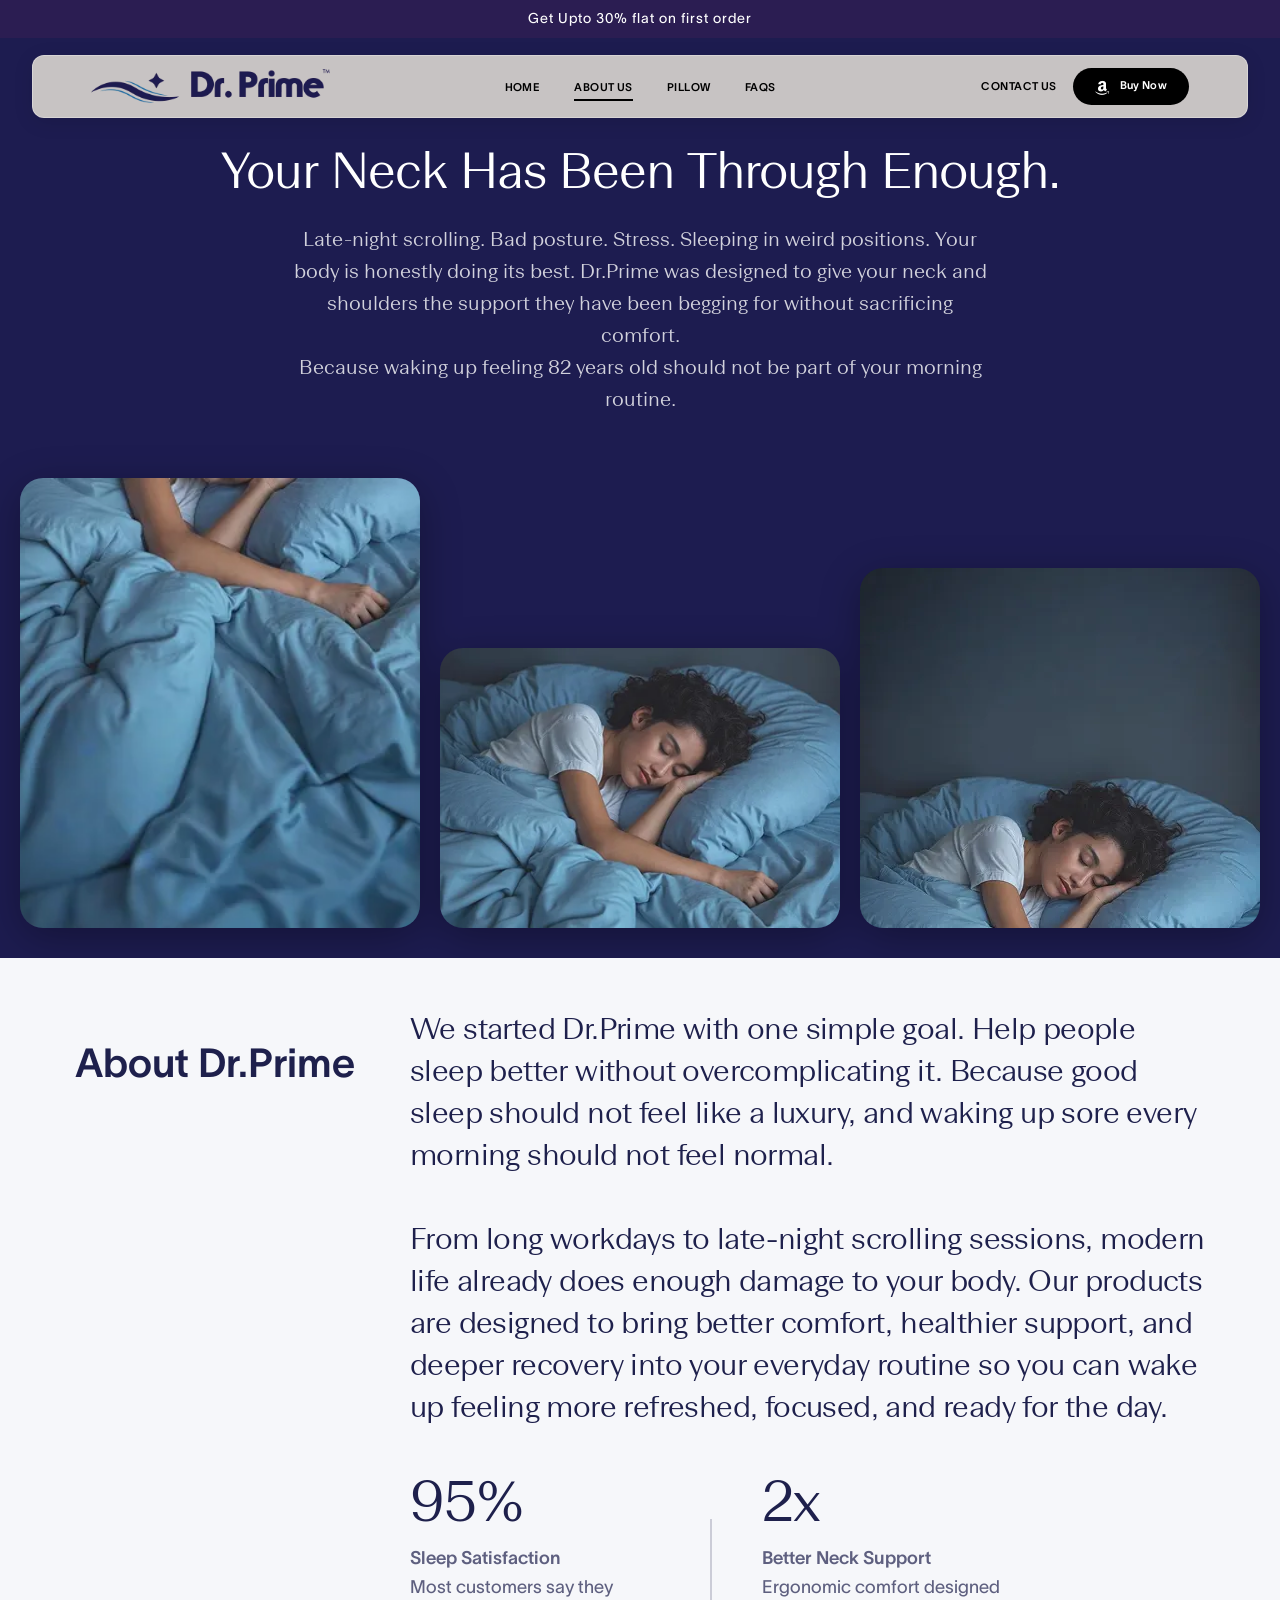
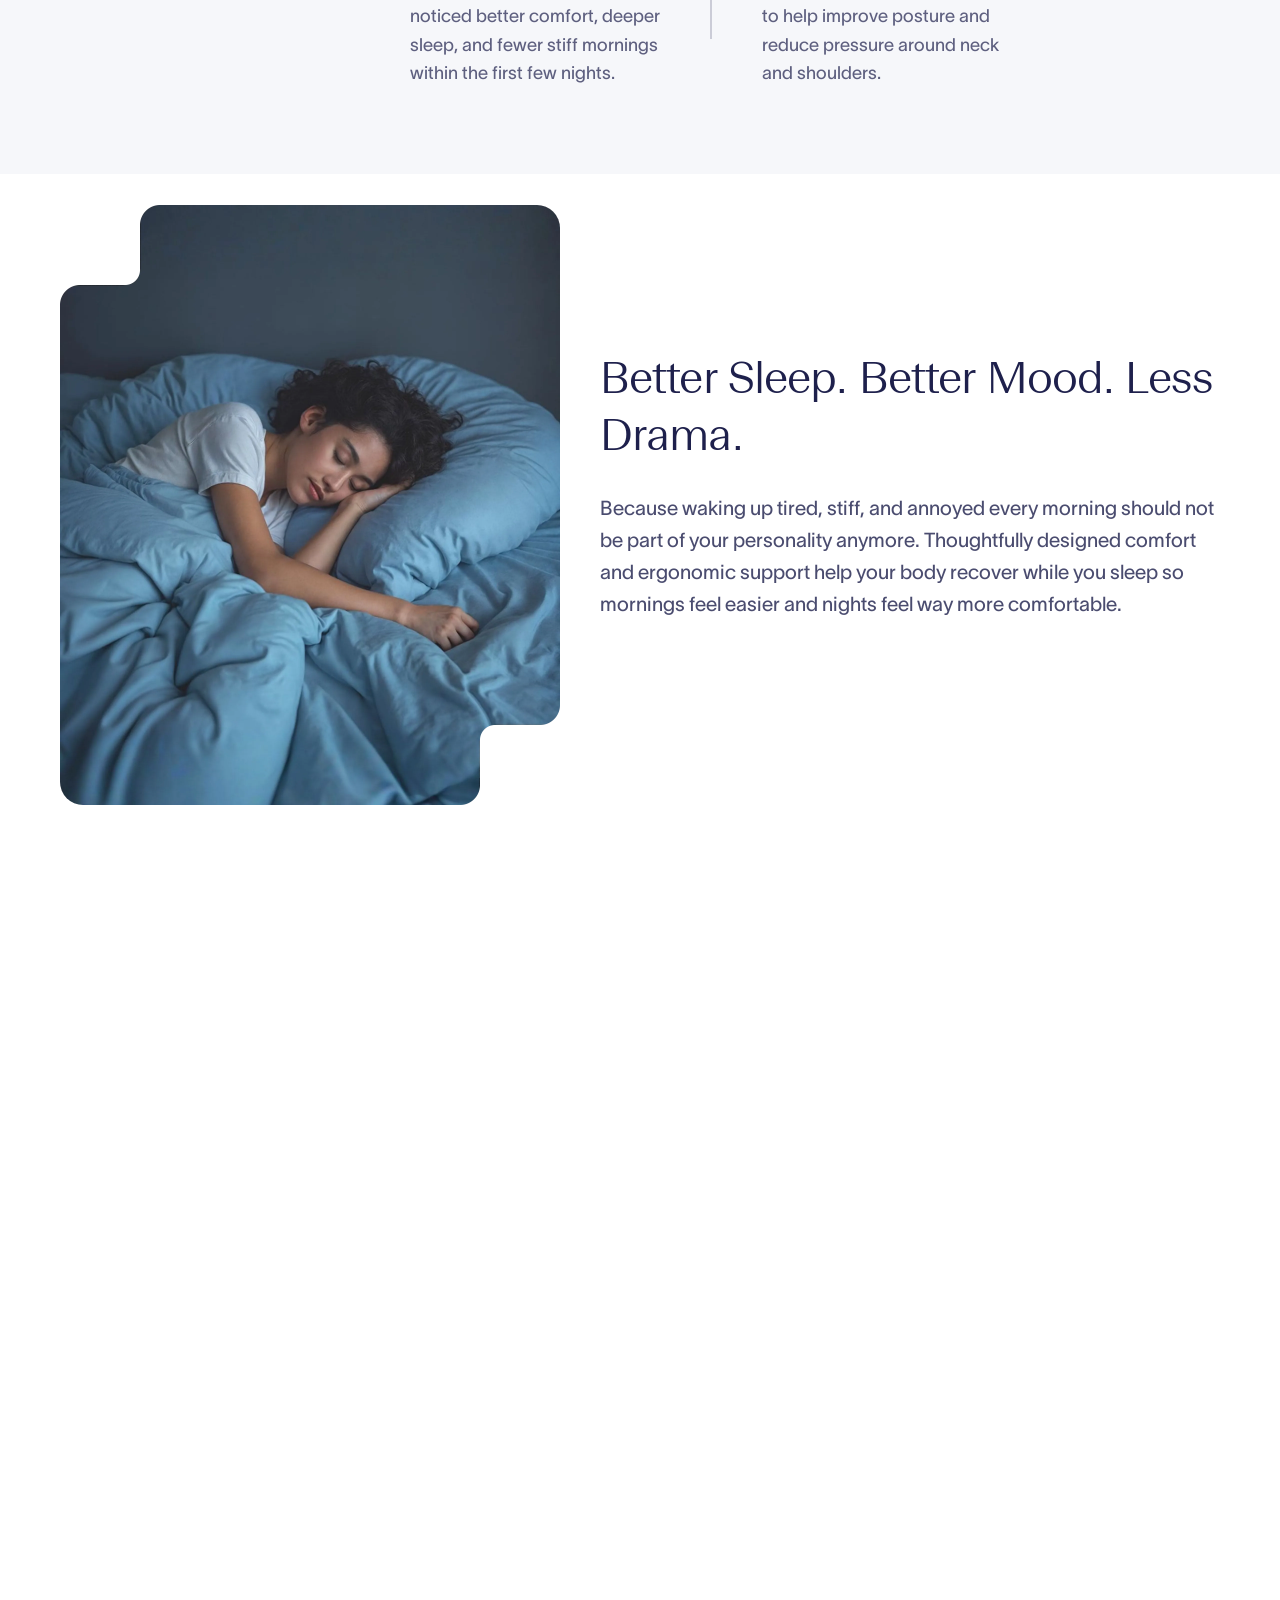
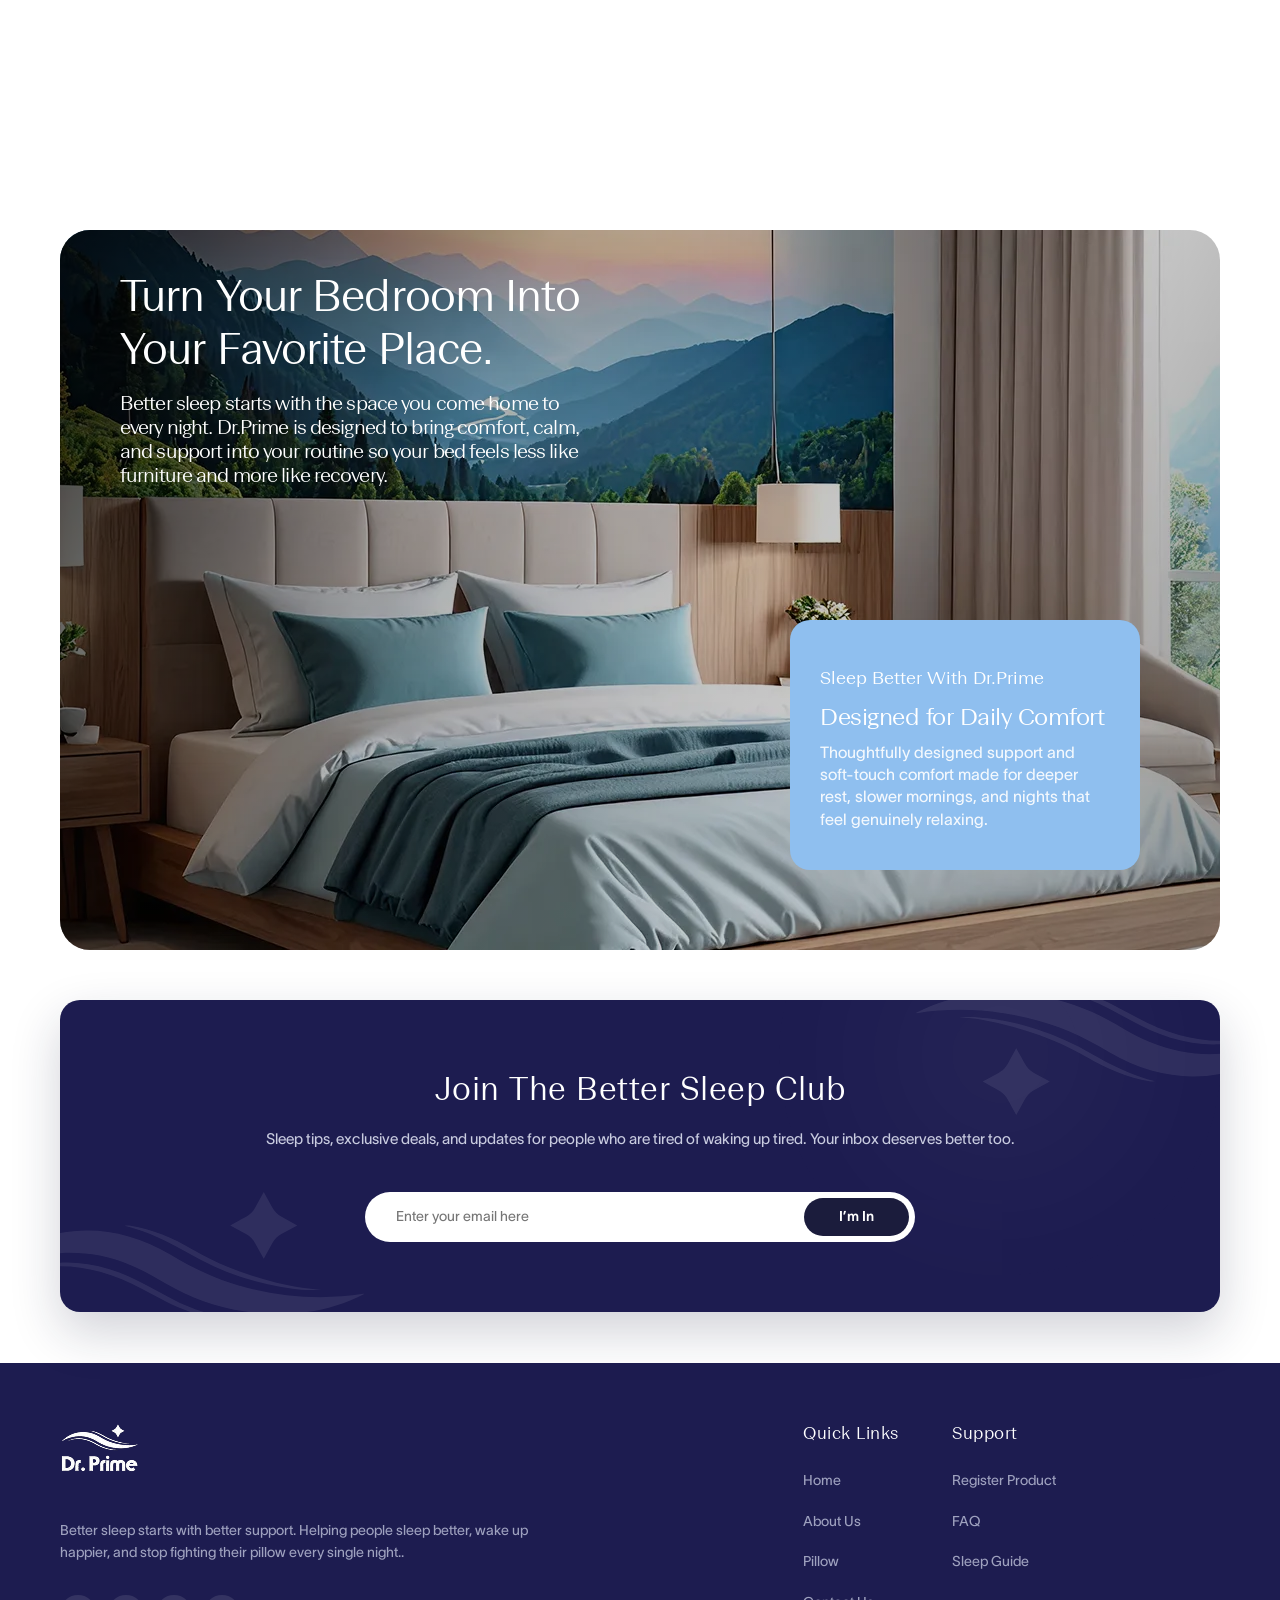
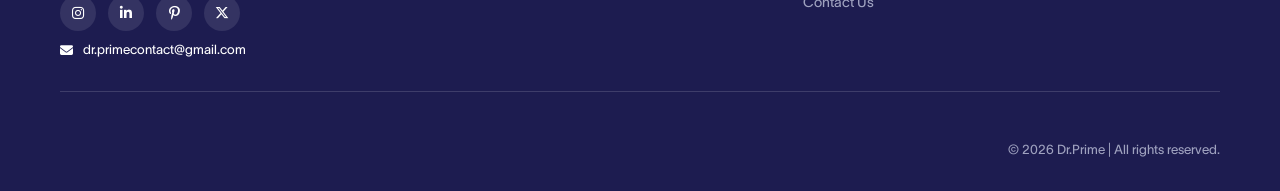
==== commit 54a8126b: "navbar changes" ====
--- a/about.html
+++ b/about.html
@@ -16,8 +16,14 @@
 </head>
 
 <body>
+    <div class="top-banner section" id="top-banner">
+        <div class="top-banner-content">
+            <span>Get Upto 30% flat on first order</span>
+        </div>
+    </div>
+
     <!-- Navigation -->
-    <nav class="navbar">
+    <nav class="navbar pill-navbar">
         <div class="nav-container">
             <div class="logo">
                 <img src="assets/logo.webp" alt="Dr. Prime Logo">
@@ -27,10 +33,10 @@
             </div>
             <div class="nav-menu">
                 <ul class="nav-links">
-                    <li><a href="index.html">home</a></li>
+                    <li><a href="index.html">HOME</a></li>
                     <li><a href="about.html" class="active">ABOUT US</a></li>
-                    <li><a href="pillow.html">Pillow</a></li>
-                    <li><a href="faq.html">FAQs</a></li>
+                    <li><a href="pillow.html">PILLOW</a></li>
+                    <li><a href="faq.html">FAQS</a></li>
                 </ul>
                 <div class="nav-actions">
                     <a href="contact.html" class="contact-link">CONTACT US</a>
@@ -42,15 +48,6 @@
             </div>
         </div>
     </nav>
-
-    <!-- Top Banner -->
-    <div class="top-banner section">
-        <div class="top-banner-content">
-            <span class="dot-separator"></span>
-            <span>Get Upto 30% flat on first order</span>
-            <span class="dot-separator"></span>
-        </div>
-    </div>
 
 
     <!-- About Us Hero Section -->
--- a/style.css
+++ b/style.css
@@ -81,6 +81,10 @@
     box-sizing: border-box;
 }
 
+html {
+    scroll-behavior: smooth;
+}
+
 body {
     font-family: var(--font-body);
     color: var(--text-dark);
@@ -222,8 +226,8 @@
 .top-banner {
     background-color: #2b1d52;
     color: var(--white);
-    padding: 12px 0;
-    font-size: 16px;
+    padding: 8px 0;
+    font-size: 14px;
     letter-spacing: 1px;
     overflow: hidden;
     white-space: nowrap;
@@ -246,14 +250,13 @@
 }
 
 .top-banner.single-text {
-    justify-content: flex-start;
+    justify-content: center;
 }
 
 .top-banner.single-text .top-banner-content {
     display: inline-block;
     padding: 0;
     width: fit-content;
-    animation: marquee-single 15s linear infinite;
 }
 
 @keyframes marquee-single {
@@ -286,11 +289,34 @@
 /* Navbar */
 .navbar {
     padding: 12px 0;
+    border-bottom: 1px solid rgba(255, 255, 255, 0.12);
+    background: rgba(255, 255, 255, 0.08);
+    backdrop-filter: blur(16px) saturate(180%);
+    -webkit-backdrop-filter: blur(16px) saturate(180%);
+    position: absolute;
+    top: 40px;
+    left: 0px;
+    right: 0px;
+    z-index: 100;
+    transition: all 0.45s cubic-bezier(0.4, 0, 0.2, 1);
+}
+
+/* Scrolled state: flush to top, solid background, dark text */
+.navbar--scrolled {
+    position: fixed;
+    top: 0;
+    background: rgba(255, 255, 255, 0.97);
+    backdrop-filter: blur(12px);
+    -webkit-backdrop-filter: blur(12px);
     border-bottom: 1px solid #eee;
-    background: var(--white);
-    position: sticky;
-    top: 0;
-    z-index: 100;
+    box-shadow: 0 2px 20px rgba(0, 0, 0, 0.06);
+}
+
+
+
+/* Body offset for fixed navbar */
+body {
+    padding-top: 0;
 }
 
 .nav-container {
@@ -311,7 +337,10 @@
 .logo img {
     height: 34px;
     width: auto;
-}
+    transition: filter 0.45s cubic-bezier(0.4, 0, 0.2, 1);
+}
+
+
 
 .hamburger {
     display: none;
@@ -335,6 +364,7 @@
     color: #1e1e1e;
     position: relative;
     padding-bottom: 4px;
+    transition: color 0.45s cubic-bezier(0.4, 0, 0.2, 1);
 }
 
 .nav-links a::after {
@@ -345,7 +375,8 @@
     width: 0;
     height: 2px;
     background-color: #7585C0;
-    transition: width 0.3s ease;
+    transition: width 0.3s ease,
+                background-color 0.45s cubic-bezier(0.4, 0, 0.2, 1);
 }
 
 .nav-links a:hover::after,
@@ -370,6 +401,7 @@
     letter-spacing: 0.45px;
     text-transform: uppercase;
     color: #1e1e1e;
+    transition: color 0.45s cubic-bezier(0.4, 0, 0.2, 1);
 }
 
 .nav-actions .btn-primary {
@@ -380,6 +412,9 @@
     letter-spacing: 0.35px;
     background-color: #1d2050;
     border-color: #1d2050;
+    transition: background-color 0.45s cubic-bezier(0.4, 0, 0.2, 1),
+                border-color 0.45s cubic-bezier(0.4, 0, 0.2, 1),
+                color 0.45s cubic-bezier(0.4, 0, 0.2, 1);
 }
 
 .nav-actions .btn-primary i {
@@ -420,10 +455,10 @@
     position: relative;
     z-index: 2;
     max-width: 800px;
-    top: -100px;
-}
-
-.hero h1 {
+    top: -80px;
+}
+
+.hero-content h1 {
     font-size: 60px;
     margin-bottom: 18px;
     letter-spacing: 4px;
@@ -1455,6 +1490,22 @@
     height: 400px;
 }
 
+.sleep-challenge-nav {
+    position: absolute;
+    top: 50%;
+    left: -20px;
+    width: calc(100% + 40px);
+    transform: translateY(-50%);
+    display: flex;
+    justify-content: space-between;
+    z-index: 10;
+    pointer-events: none;
+}
+
+.sleep-challenge-nav .cs1-nav-btn {
+    pointer-events: auto;
+}
+
 .sleep-challenge .challenge-card {
     position: relative;
     flex-grow: 1;
@@ -2157,25 +2208,26 @@
 
 .social-icons {
     display: flex;
-    gap: 15px;
+    gap: 12px;
 }
 
 .social-icons a {
-    width: 20px;
-    height: 20px;
-    border-radius: 4px;
-    background: var(--white);
-    color: #212143;
+    width: 36px;
+    height: 36px;
+    background: rgba(255, 255, 255, 0.1);
+    border-radius: 50%;
     display: flex;
     align-items: center;
     justify-content: center;
-    transition: 0.3s;
+    color: #fff;
     font-size: 14px;
     text-decoration: none;
+    transition: 0.3s;
 }
 
 .social-icons a:hover {
-    background: #eef0fa;
+    background: rgba(255, 255, 255, 0.18);
+    color: #212143;
     transform: translateY(-2px);
 }
 
@@ -2329,6 +2381,16 @@
 }
 
 @media (max-width: 768px) {
+    .sleep-challenge-nav {
+        left: 0;
+        width: 100%;
+        padding: 0 10px;
+    }
+    
+    .sleep-challenge-nav .cs1-nav-btn {
+        margin-bottom: 0;
+    }
+
     body {
         padding: 0;
         overflow-x: hidden;
@@ -2373,7 +2435,7 @@
     /* ===== TOP BANNER ===== */
     .top-banner {
         font-size: 11px;
-        padding: 8px 16px;
+        padding: 4px 16px;
         letter-spacing: 0.5px;
     }
 
@@ -3013,35 +3075,35 @@
         position: static;
         display: flex;
         flex-direction: row;
-        gap: 20px;
-        padding-top: 40px;
+        gap: 15px;
+        padding-top: 30px;
         justify-content: flex-start;
         width: 100%;
     }
 
     .stat-box {
         text-align: left;
-        max-width: 140px;
+        max-width: 95px;
     }
 
     .stat-box h2 {
-        font-size: 26px;
-        margin-bottom: 4px;
+        font-size: 20px;
+        margin-bottom: 2px;
         font-weight: 400;
         font-family: var(--font-heading);
         color: #fff;
     }
 
     .stat-box h4 {
-        font-size: 11px;
-        margin-bottom: 6px;
+        font-size: 9px;
+        margin-bottom: 4px;
         font-weight: 500;
         color: #fff;
     }
 
     .stat-box p {
-        font-size: 9px;
-        line-height: 1.5;
+        font-size: 7px;
+        line-height: 1.4;
         color: var(--white);
         opacity: 0.8;
     }
@@ -3051,7 +3113,7 @@
         grid-row: 3;
         display: block;
         position: absolute;
-        bottom: -20px;
+        bottom: -50px;
         right: -10px;
         font-size: 65px;
         color: rgba(255, 255, 255, 0.03);
@@ -3972,7 +4034,7 @@
 
     .stats-label {
         font-size: 28px;
-        padding: 4px 12px;
+        padding: 0;
         margin-top: 0;
     }
 
@@ -4092,7 +4154,7 @@
 
 .contact-content-section {
     position: relative;
-    padding: 50px 0 50px;
+    padding: 50px 0 10px;
     background-color: white;
 }
 
@@ -4163,11 +4225,11 @@
     display: flex;
     align-items: center;
     justify-content: center;
-    width: 35px;
-    height: 35px;
+    width: 36px;
+    height: 36px;
     background-color: rgba(29, 28, 80, 0.1);
     color: var(--primary-blue);
-    border-radius: 5px;
+    border-radius: 50%;
     font-size: 16px;
     transition: var(--transition);
 }
@@ -4287,7 +4349,7 @@
     }
 
     .contact-form-container {
-        padding-bottom: 60px;
+        padding-bottom: 20px;
     }
 
     .contact-relative-container {
@@ -4926,12 +4988,7 @@
     color: var(--dreamy-blue);
 }
 
-.product-hero__rating .rating-reviews {
-    font-family: var(--font-body);
-    font-size: 16px;
-    color: var(--dreamy-blue);
-    text-decoration: underline;
-}
+
 
 .product-hero__divider {
     border: 0;
@@ -5412,7 +5469,7 @@
 .photo-gallery__grid {
     display: grid;
     grid-template-columns: repeat(3, 1fr);
-    gap: 20px;
+    gap: 0;
 }
 
 .photo-gallery__card {
@@ -5420,6 +5477,8 @@
     overflow: hidden;
     position: relative;
     padding: 40px 30px;
+    -webkit-backface-visibility: hidden;
+    backface-visibility: hidden;
 }
 
 .photo-gallery__card--light {
@@ -5428,14 +5487,17 @@
 
 .photo-gallery__card--dark {
     background-color: #1d1c50;
+    clip-path: inset(0);
 }
 
 .photo-gallery__card--rounded-tr {
     border-radius: 0 180px 0 0;
+    clip-path: inset(0 round 0 180px 0 0);
 }
 
 .photo-gallery__card--light:first-child {
     border-radius: 0 0 0 180px;
+    clip-path: inset(0 round 0 0 0 180px);
 }
 
 .photo-gallery__card-label {
@@ -5458,7 +5520,7 @@
 
 .photo-gallery__card-image {
     position: absolute;
-    bottom: 0;
+    bottom: -5%;
     left: 50%;
     transform: translateX(-50%);
     width: 90%;
@@ -5474,11 +5536,12 @@
     height: 100%;
     object-fit: contain;
     object-position: bottom center;
+    transform: scale(1.2);
     transition: transform 0.4s cubic-bezier(0.25, 1, 0.5, 1);
 }
 
 .photo-gallery__card:hover .photo-gallery__card-image img {
-    transform: scale(1.05);
+    transform: scale(1.25);
 }
 
 .photo-gallery__card-glow {
@@ -5748,7 +5811,9 @@
     }
 
     .product-hero__main-image {
-        min-height: 350px;
+        min-height: auto;
+        height: auto;
+        aspect-ratio: 1 / 1;
     }
 
     .product-body-design {
@@ -5819,61 +5884,67 @@
 
     /* body Design */
     .body-design-section {
-        height: auto !important;
-        padding: 60px 20px;
+        height: 250vh !important;
+        padding: 0;
+        margin-bottom: -45vh;
     }
 
     .body-design__sticky-container {
-        position: relative;
-        height: auto;
+        position: sticky;
+        top: 0;
+        height: 100vh;
         padding: 0;
         display: flex;
         flex-direction: column;
-        gap: 40px;
+        gap: 0;
+        overflow: hidden;
     }
 
     .body-design__outline-circle {
         width: 400px;
         height: 400px;
-        left: -200px;
-        top: 20px;
-        transform: none;
+        left: -350px;
+        top: 45%;
+        transform: translateY(-50%);
     }
 
     .body-design__image {
+        position: absolute;
+        top: 2%;
+        left: 50%;
+        transform: translateX(-50%);
+        width: 80%;
+        max-width: 300px;
         flex: none;
-        width: 100%;
-        position: relative;
         z-index: 1;
     }
 
     .body-design__features {
-        position: relative;
-        left: 0;
-        top: 0;
-        width: 100%;
-        height: auto;
-        transform: none !important;
+        position: absolute;
+        left: -350px;
+        top: 45%;
+        width: 400px;
+        height: 400px;
+        transform: translateY(-50%);
         padding-left: 0;
         padding-top: 0;
-        gap: 40px;
-        display: flex;
-        flex-direction: column;
+        gap: 0;
+        display: block;
     }
 
     .body-design__feature-item {
-        position: relative;
-        left: 0;
-        top: 0;
-        width: 100%;
-        opacity: 1 !important;
-        transform: none !important;
-    }
-
-    .body-design__feature-item:nth-child(1),
-    .body-design__feature-item:nth-child(2),
-    .body-design__feature-item:nth-child(3) {
-        transform: none !important;
+        position: absolute;
+        top: 50%;
+        left: 50%;
+        width: 300px;
+        opacity: 0;
+        pointer-events: none;
+        transition: opacity 0.4s ease-out;
+    }
+
+    .body-design__feature-item.is-active {
+        opacity: 1;
+        pointer-events: auto;
     }
 
     .body-design__purple-circle {
@@ -5886,6 +5957,8 @@
     /* Photo Gallery */
     .photo-gallery {
         padding: 40px 0;
+        position: relative;
+        z-index: 10;
     }
 
     .photo-gallery__title {
@@ -5894,18 +5967,16 @@
     }
 
     .photo-gallery__grid {
-        grid-template-columns: 1fr;
-        gap: 16px;
+        display: flex;
+        flex-direction: column-reverse;
+        gap: 0;
     }
 
     .photo-gallery__card {
         height: 400px;
     }
 
-    .photo-gallery__card--rounded-tr,
-    .photo-gallery__card--light:first-child {
-        border-radius: 12px;
-    }
+
 
     /* Wash Instructions */
     .wash-instructions {
@@ -6231,6 +6302,11 @@
     .c-faq-section .faq-title {
         font-size: 42px;
     }
+        .c-faq-section {
+    padding: 80px 0 80px;
+    background: #ffffff;
+}
+
 
     .faq-question,
     .c-faq-right .accordion-header h3 {
@@ -7390,7 +7466,7 @@
     }
 
     .hero-content {
-        top: 0 !important;
+        top: 20px !important;
         margin-top: -25%;
     }
 
@@ -7476,33 +7552,82 @@
     overflow: hidden;
 }
 
-.sleep-guide-header h1 {
-    color: #fff;
-    font-size: 50px;
+.sleep-guide-header {
+    background: linear-gradient(to right, #e2ebf3 0%, #fefefe 100%);
+    padding: 0;
+    overflow: hidden;
+    position: relative;
+}
+
+.sgh-container {
+    display: flex;
+    align-items: center;
+    max-width: 1200px;
+    margin: 0 auto;
+    gap: 20px;
+}
+
+.sgh-image-col {
+    flex: 1.3;
+    display: flex;
+    align-items: flex-end;
+}
+
+.sgh-image-col img {
+    width: 140%;
+    max-width: none;
+    margin-left: -25%;
+    margin-top: -10%;
+    margin-bottom: -15px;
+    object-fit: contain;
+    display: block;
+}
+
+.sgh-text-col {
+    flex: 0.8;
+    padding-right: 20px;
+    padding-top: 20px;
+    padding-bottom: 80px;
+}
+
+.sgh-text-col h1 {
+    font-size: 52px;
+    color: #000;
+    margin-bottom: 25px;
+    font-family: var(--font-heading);
+    font-weight: 700;
+}
+
+.sgh-text-col p {
+    font-size: 18px;
+    color: #333;
+    line-height: 1.5;
+    margin-bottom: 30px;
+    font-weight: 400;
+}
+
+.sgh-links {
+    list-style: none;
+    padding: 0;
+    margin: 0;
+}
+
+.sgh-links li {
     margin-bottom: 20px;
 }
 
-.sleep-guide-header p {
-    font-size: 18px;
-    color: #fff;
-    opacity: 0.8;
-    max-width: 600px;
-}
-
-.sleep-guide-hero-img {
-    position: absolute;
-    right: 0;
-    top: 50%;
-    transform: translateY(-50%);
-    width: 45%;
-    max-width: 600px;
-}
-
-.sleep-guide-hero-img img {
-    width: 100%;
-    height: auto;
-    border-radius: 20px;
-    object-fit: cover;
+.sgh-links li a {
+    color: #000;
+    font-size: 20px;
+    font-weight: 700;
+    text-decoration: underline;
+    text-decoration-thickness: 2px;
+    text-underline-offset: 6px;
+    transition: color 0.3s;
+}
+
+.sgh-links li a:hover {
+    color: #555;
 }
 
 .sleep-guide-content {
@@ -7561,9 +7686,7 @@
     margin-bottom: 10px;
 }
 
-.sg-wide-card {
-    grid-column: 1 / -1;
-}
+
 
 .sg-images {
     display: flex;
@@ -7582,15 +7705,40 @@
 
 @media (max-width: 768px) {
     .sleep-guide-header {
-        padding: 60px 0;
-    }
-
-    .sleep-guide-hero-img {
-        position: relative;
-        top: 0;
+        padding: 40px 0;
+    }
+
+    .sgh-container {
+        flex-direction: column;
+        text-align: center;
+        gap: 20px;
+    }
+
+    .sgh-image-col {
+        align-self: center;
+    }
+
+    .sgh-image-col img {
+        width: 100%;
+        margin-left: 0;
+        margin-bottom: 0;
         transform: none;
-        width: 100%;
-        margin-top: 30px;
+    }
+
+    .sgh-text-col {
+        padding-right: 0;
+    }
+
+    .sgh-text-col h1 {
+        font-size: 32px;
+    }
+
+    .sgh-text-col p {
+        font-size: 16px;
+    }
+
+    .sgh-links li a {
+        font-size: 18px;
     }
 
     .sg-grid {
@@ -7643,4 +7791,456 @@
     .product-hero__mobile-header .product-hero__title-wrapper {
         margin-bottom: 0;
     }
+}
+
+/* Sleep Guide Header */
+.sleep-guide-header {
+    background: #1d1c50;
+    padding: 60px 0;
+    color: #fff;
+    overflow: hidden;
+}
+
+.sgh-container {
+    display: flex;
+    align-items: center;
+    gap: 40px;
+}
+
+.sgh-image-col {
+    flex: 1;
+    align-self: flex-end;
+}
+
+.sgh-image-col img {
+    width: 100%;
+    transform: scale(1.4);
+    transform-origin: bottom center;
+    border-radius: 10px;
+    object-fit: cover;
+    display: block;
+    margin-bottom: -60px;
+}
+
+.sgh-text-col {
+    flex: 1;
+}
+
+.sgh-text-col h1 {
+    font-size: 42px;
+    color: #fff;
+    margin-bottom: 20px;
+    font-weight: 700;
+    font-family: var(--font-heading, "Arial", sans-serif);
+}
+
+.sgh-text-col p {
+    font-size: 18px;
+    color: #e0e0e0;
+    line-height: 1.6;
+    margin-bottom: 20px;
+}
+
+.sgh-links {
+    list-style: none;
+    padding: 0;
+}
+
+.sgh-links li {
+    margin-bottom: 15px;
+}
+
+.sgh-links a {
+    color: #fff !important;
+    text-decoration: underline;
+    font-size: 18px;
+    font-weight: 500;
+    transition: color 0.3s;
+}
+
+.sgh-links a:hover {
+    color: #b6cadc !important;
+}
+
+@media (max-width: 768px) {
+    .sgh-container {
+        flex-direction: column;
+    }
+}
+
+/* Unboxing Section */
+.unboxing-section {
+    padding: 80px 0;
+    background-color: #fff;
+}
+
+.unboxing-top {
+    display: flex;
+    align-items: center;
+    gap: 40px;
+    margin-bottom: 60px;
+}
+
+.unboxing-text {
+    flex: 1.2;
+}
+
+.unboxing-text h2 {
+    font-size: 42px;
+    color: #000;
+    margin-bottom: 25px;
+    font-family: var(--font-heading);
+    font-weight: 700;
+}
+
+.unboxing-text p {
+    font-size: 18px;
+    color: #555;
+    line-height: 1.6;
+    margin-bottom: 30px;
+}
+
+.unboxing-specs {
+    font-size: 18px;
+    color: #000;
+    display: flex;
+    align-items: center;
+    gap: 10px;
+}
+
+.unboxing-specs i {
+    color: #000;
+    font-size: 22px;
+}
+
+.unboxing-image {
+    flex: 0.8;
+    display: flex;
+    justify-content: flex-end;
+}
+
+.unboxing-image img {
+    max-width: 100%;
+    object-fit: contain;
+}
+
+.unboxing-steps {
+    display: grid;
+    grid-template-columns: repeat(5, 1fr);
+    gap: 20px;
+    position: relative;
+    padding-top: 10px;
+}
+
+.unboxing-steps::before {
+    content: '';
+    position: absolute;
+    top: 28px;
+    left: 20px;
+    right: calc(20% - 20px);
+    height: 1px;
+    background-color: #e0e0e0;
+    z-index: 0;
+}
+
+.unboxing-step {
+    display: flex;
+    flex-direction: column;
+    position: relative;
+    z-index: 1;
+}
+
+.step-number {
+    width: 36px;
+    height: 36px;
+    background-color: #1b2f56;
+    color: #fff;
+    border-radius: 50%;
+    display: flex;
+    align-items: center;
+    justify-content: center;
+    font-weight: 700;
+    font-size: 16px;
+    margin-bottom: 30px;
+    position: relative;
+    z-index: 2;
+}
+
+.step-icon {
+    height: 110px;
+    display: flex;
+    align-items: center;
+    justify-content: flex-start;
+    margin-bottom: 25px;
+}
+
+.step-icon img {
+    max-height: 100%;
+    width: auto;
+}
+
+.unboxing-step h3 {
+    font-size: 18px;
+    color: #000;
+    margin-bottom: 15px;
+    font-weight: 700;
+    font-family: var(--font-heading);
+}
+
+.unboxing-step p {
+    font-size: 15px;
+    color: #555;
+    line-height: 1.5;
+}
+
+@media (max-width: 992px) {
+    .unboxing-steps {
+        grid-template-columns: repeat(3, 1fr);
+        gap: 30px;
+    }
+    .unboxing-steps::before {
+        display: none;
+    }
+}
+
+@media (max-width: 768px) {
+    .unboxing-top {
+        flex-direction: column;
+    }
+    
+    .unboxing-image {
+        justify-content: center;
+    }
+
+    .unboxing-steps {
+        grid-template-columns: 1fr;
+    }
+}
+
+/* Wash Care Section */
+.sg-wash-care {
+    margin-top: 40px;
+}
+
+.wash-care-section {
+    background: #fff;
+    padding-bottom: 60px;
+}
+
+.wash-banner {
+    position: relative;
+    display: flex;
+    align-items: center;
+    margin-bottom: 50px;
+    overflow: hidden;
+}
+
+.wash-banner-inner {
+    width: 100%;
+    position: relative;
+    z-index: 1;
+}
+
+.wash-banner-content {
+    width: 50%;
+    padding: 60px 50px 60px 0;
+}
+
+.wash-banner-content h2 {
+    font-size: 42px;
+    color: #000;
+    margin-bottom: 25px;
+    font-weight: 700;
+    font-family: var(--font-heading, "Arial", sans-serif);
+}
+
+.wash-icons {
+    display: flex;
+    gap: 30px;
+    margin-bottom: 25px;
+}
+
+.wash-icon {
+    display: flex;
+    align-items: center;
+    gap: 10px;
+    font-weight: 700;
+    font-size: 16px;
+    color: #000;
+}
+
+.wash-icon i,
+.wash-icon svg {
+    font-size: 26px;
+    color: #555;
+}
+
+.wash-banner-content p {
+    font-size: 16px;
+    color: #333;
+    line-height: 1.6;
+}
+
+.wash-banner-image {
+    position: absolute;
+    top: 0;
+    right: 0;
+    width: 50%;
+    height: 100%;
+}
+
+.wash-banner-image img {
+    width: 100%;
+    height: 100%;
+    object-fit: cover;
+    display: block;
+}
+
+@media (max-width: 768px) {
+    .wash-banner {
+        flex-direction: column;
+    }
+    .wash-banner-content {
+        width: 100%;
+        padding: 30px 20px;
+        text-align: center;
+    }
+    .wash-banner-image {
+        position: relative;
+        width: 100%;
+        height: auto;
+    }
+    .wash-icons {
+        justify-content: center;
+    }
+}
+
+.sg-wash-zigzag {
+    display: flex;
+    flex-direction: column;
+    gap: 60px;
+}
+
+.sg-wash-row {
+    display: flex;
+    align-items: center;
+    gap: 60px;
+}
+
+.sg-wash-row.reverse {
+    flex-direction: row-reverse;
+}
+
+.sg-wash-image {
+    flex: 1;
+}
+
+.sg-wash-image img {
+    width: 100%;
+    aspect-ratio: 16 / 9;
+    border-radius: 10px;
+    object-fit: cover;
+}
+
+.sg-wash-text {
+    flex: 1;
+}
+
+.sg-wash-text h3 {
+    font-size: 32px;
+    color: var(--dreamy-blue, #1b2f56);
+    margin-bottom: 20px;
+    font-weight: 700;
+    font-family: var(--font-heading, "Arial", sans-serif);
+}
+
+.sg-wash-text p {
+    font-size: 18px;
+    color: #444;
+    line-height: 1.6;
+}
+
+@media (max-width: 768px) {
+    .sg-wash-row, .sg-wash-row.reverse {
+        flex-direction: column;
+        text-align: center;
+        gap: 30px;
+    }
+    
+    .sg-wash-zigzag {
+        gap: 50px;
+    }
+}
+
+/* --- Pill Navbar Styles --- */
+.navbar.pill-navbar {
+    top: 55px;
+    width: 95%;
+    max-width: 1400px;
+    margin: 0 auto;
+    left: 0;
+    right: 0;
+    border-radius: 12px;
+    background: rgba(230, 225, 215, 0.85);
+    backdrop-filter: blur(15px);
+    -webkit-backdrop-filter: blur(15px);
+    border: 1px solid rgba(255, 255, 255, 0.3);
+    box-shadow: 0 4px 20px rgba(0, 0, 0, 0.1);
+    padding: 12px 30px;
+}
+
+@media (max-width: 768px) {
+    .navbar.pill-navbar {
+        top: 35px; /* Adjusted for smaller mobile top-banner */
+        width: 100%;
+        padding: 10px 15px;
+        border-radius: 0;
+        border-left: none;
+        border-right: none;
+        background: rgba(230, 225, 215, 0.5); /* Increased transparency */
+    }
+}
+
+.navbar.pill-navbar.navbar--scrolled {
+    position: fixed;
+    top: 0; /* Snaps to top */
+    width: 100%;
+    max-width: 100%;
+    border-radius: 0;
+    background: rgba(255, 255, 255, 0.97);
+    border: none;
+    border-bottom: 1px solid #eee;
+}
+
+@media (max-width: 768px) {
+    .navbar.pill-navbar.navbar--scrolled {
+        padding: 10px 15px;
+    }
+}
+
+.pill-navbar .nav-links a {
+    color: #000;
+}
+
+.pill-navbar .nav-links a::after {
+    background-color: #000;
+}
+
+.pill-navbar .contact-link {
+    color: #000;
+}
+
+.pill-navbar .nav-cart-icon {
+    color: #000;
+}
+
+.pill-navbar .btn-primary {
+    background-color: #000;
+    color: #fff;
+    border: none;
+}
+
+.pill-navbar .btn-primary:hover {
+    background-color: #333;
+    color: #fff;
 }
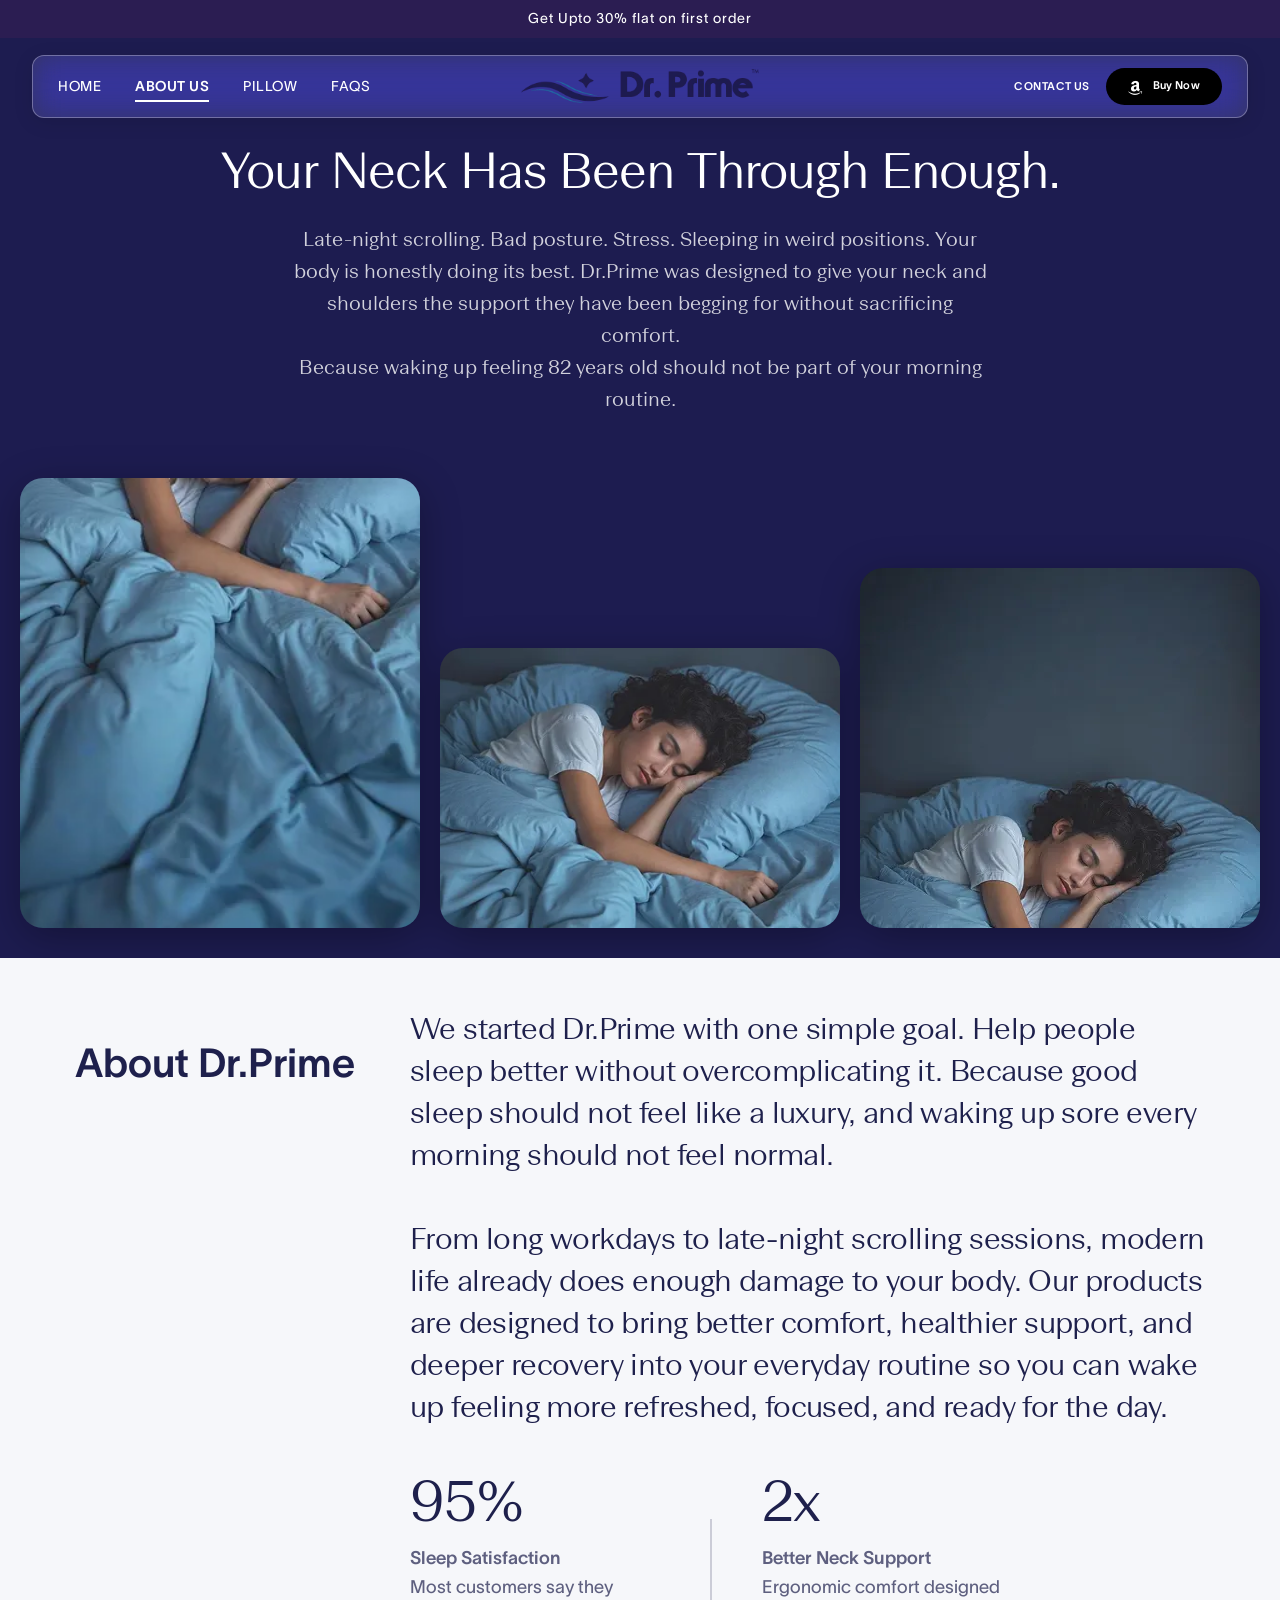
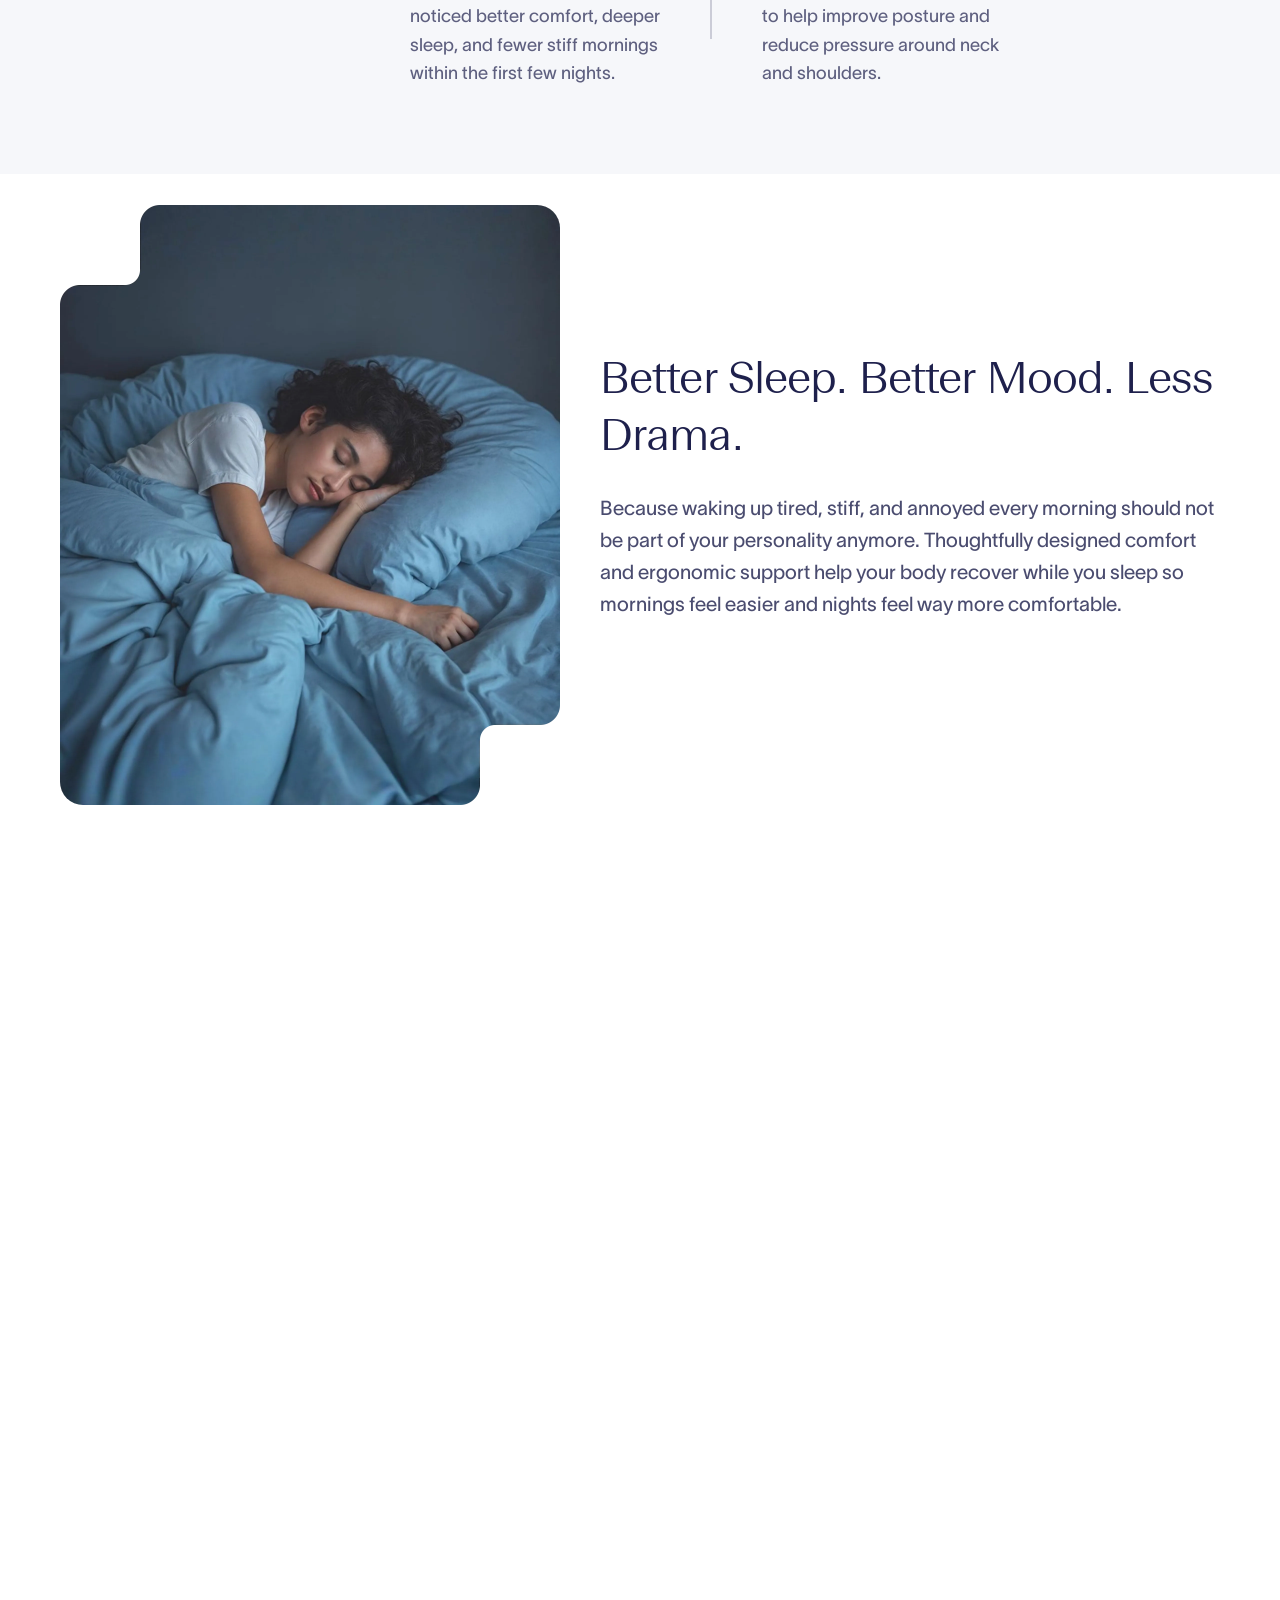
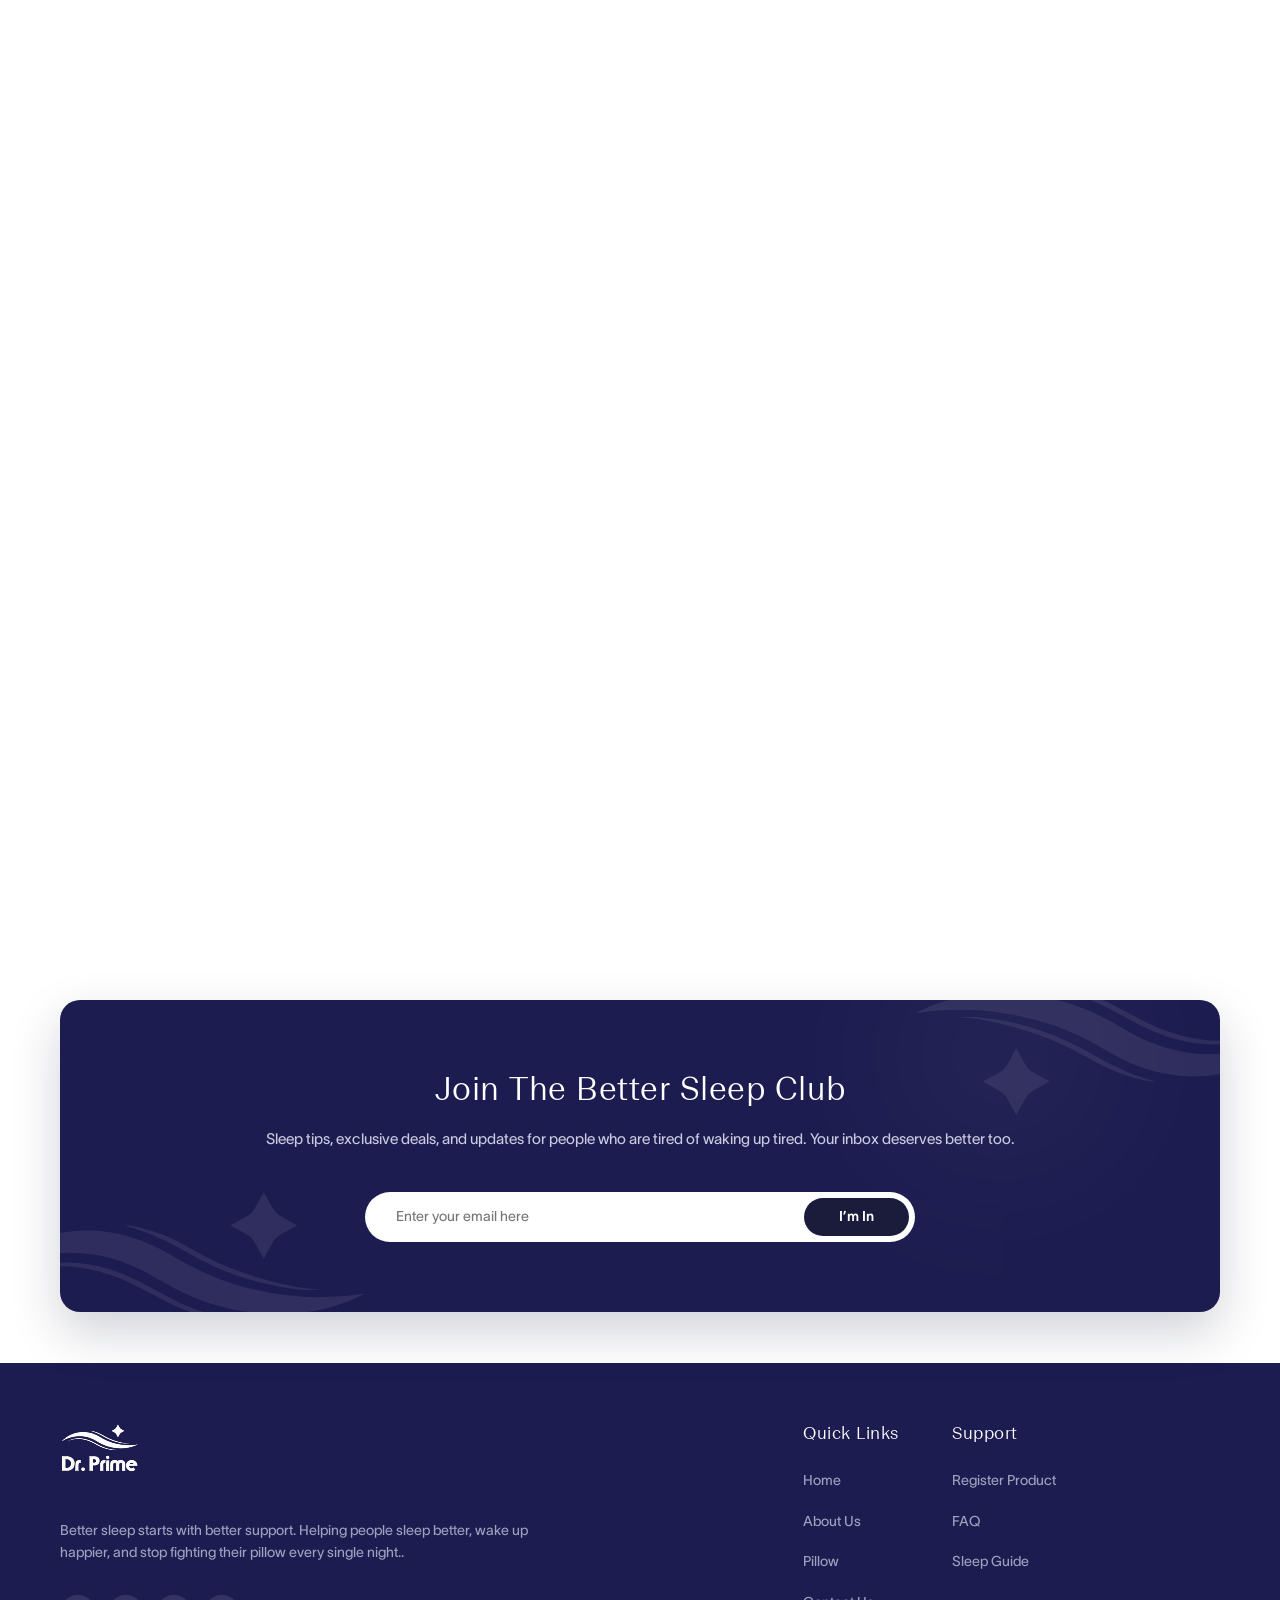
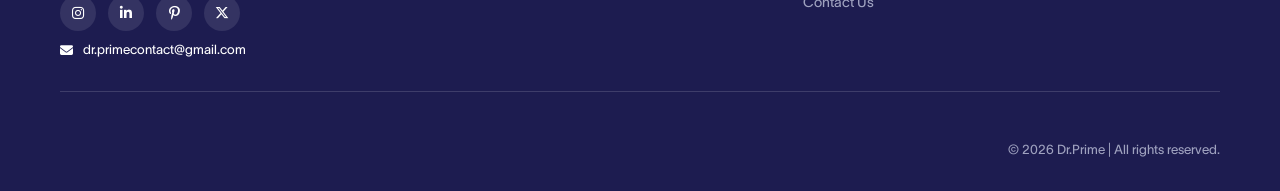
==== commit e761e515: "spacing and color changes" ====
--- a/about.html
+++ b/about.html
@@ -23,7 +23,7 @@
     </div>
 
     <!-- Navigation -->
-    <nav class="navbar pill-navbar">
+    <nav class="navbar pill-navbar nav-white-text">
         <div class="nav-container">
             <div class="logo">
                 <img src="assets/logo.webp" alt="Dr. Prime Logo">
--- a/style.css
+++ b/style.css
@@ -320,9 +320,9 @@
 }
 
 .nav-container {
-    max-width: 1280px;
+    max-width: 1400px;
     margin: 0 auto;
-    padding: 0 28px;
+    padding: 0 10px;
     display: grid;
     grid-template-columns: 1fr auto 1fr;
     align-items: center;
@@ -332,6 +332,8 @@
 .logo {
     display: flex;
     align-items: center;
+    justify-content: center;
+    order: 2;
 }
 
 .logo img {
@@ -352,14 +354,15 @@
 .nav-links {
     display: flex;
     align-items: center;
-    justify-content: center;
+    justify-content: flex-start;
     gap: 34px;
+    order: 1;
 }
 
 .nav-links a {
-    font-size: 11px;
-    font-weight: 600;
-    letter-spacing: 0.45px;
+    font-size: 14px;
+    font-weight: 400;
+    letter-spacing: 0.5px;
     text-transform: uppercase;
     color: #1e1e1e;
     position: relative;
@@ -393,6 +396,12 @@
     align-items: center;
     justify-content: flex-end;
     gap: 16px;
+    order: 3;
+}
+
+/* Spacer used on some product pages to offset the absolute blurred navbar */
+.blur-navbar-space {
+    height: 40px; /* adjust this value to increase/decrease spacing */
 }
 
 .contact-link {
@@ -455,7 +464,7 @@
     position: relative;
     z-index: 2;
     max-width: 800px;
-    top: -80px;
+    top: -20px;
 }
 
 .hero-content h1 {
@@ -472,6 +481,88 @@
     max-width: 500px;
     margin: 0 auto;
     color: rgba(255, 255, 255, 0.9);
+}
+
+.hero-buttons {
+    display: flex;
+    gap: 20px;
+    justify-content: center;
+    align-items: center;
+    margin-top: 45px;
+}
+
+.hero-buttons .btn {
+    width: 190px;
+    display: inline-flex;
+    justify-content: center;
+    align-items: center;
+    box-sizing: border-box;
+    text-align: center;
+    padding: 12px 0;
+}
+
+.btn-hero-primary {
+    background-color: #b3d9f2;
+    color: var(--primary-blue);
+    font-size: 15px;
+    font-weight: 600;
+    border: 2px solid transparent;
+    transition: all 0.3s ease;
+}
+
+.btn-hero-primary:hover {
+    background-color: #9ecde8;
+    transform: translateY(-2px);
+}
+
+.btn-hero-outline {
+    background-color: rgba(179, 217, 242, 0.12);
+    color: #b3d9f2;
+    padding: 12px 0;
+    font-size: 15px;
+    font-weight: 600;
+    border: 2px solid rgba(179, 217, 242, 0.25);
+    transition: all 0.3s ease;
+    backdrop-filter: blur(10px);
+    box-shadow: 0 4px 15px rgba(0, 0, 0, 0.1);
+}
+
+.btn-hero-outline:hover {
+    background-color: rgba(179, 217, 242, 0.18);
+    border-color: rgba(255, 255, 255, 0.35);
+    color: var(--white);
+    transform: translateY(-2px);
+    backdrop-filter: blur(15px);
+    box-shadow: 0 6px 20px rgba(0, 0, 0, 0.15);
+}
+
+@media (max-width: 768px) {
+    .hero-buttons {
+        flex-direction: row;
+        flex-wrap: nowrap;
+        gap: 10px;
+        justify-content: center;
+        width: 100%;
+        max-width: 100%;
+        margin: 28px auto 0;
+    }
+
+    .hero-buttons .btn {
+        width: auto;
+        min-width: 110px;
+        padding: 8px 14px;
+        font-size: 13px;
+    }
+
+    .btn-hero-primary,
+    .btn-hero-outline {
+        border-radius: 999px;
+    }
+
+    .btn-hero-outline {
+        background-color: rgba(179, 217, 242, 0.18);
+        border-color: rgba(179, 217, 242, 0.32);
+    }
 }
 
 /* Features Row */
@@ -2409,7 +2500,7 @@
     }
 
     .logo img {
-        height: 26px;
+        height: 16px;
     }
 
     .nav-links {
@@ -3897,8 +3988,9 @@
 /* Responsive Overrides for About Us */
 @media (max-width: 992px) {
     .about-hero {
-        height: 860px;
-        padding: 20px 0;
+        height: auto;
+        min-height: 860px;
+        padding: 60px 0 40px;
     }
 
     .about-hero-images {
@@ -4360,7 +4452,7 @@
 /* FAQ Section (Contact Page Unique) */
 .faq-hero {
     position: relative;
-    padding-top: 60px;
+    padding-top: 100px;
     padding-bottom: 60px;
     background-color: #1d1c50;
     overflow: hidden;
@@ -4375,7 +4467,7 @@
 
 .faq-main-image {
     width: 100%;
-    height: 480px;
+    height: 400px;
     object-fit: cover;
     display: block;
     border-radius: 20px;
@@ -4609,7 +4701,7 @@
 
     /* FAQ Categories Section */
     .faq-categories {
-        padding: 70px 20px 40px;
+        padding: 30px 20px 40px;
     }
 
     .faq-main-title {
@@ -5245,8 +5337,8 @@
     background: #ffffff;
     border-radius: 0 0 400px 400px;
     width: 452px;
-    height: 496px;
-    margin-top: -100px;
+    height: 516px;
+    margin-top: -120px;
     display: flex;
     flex-direction: column;
     align-items: center;
@@ -5749,8 +5841,8 @@
 
     .product-details__pillow-container {
         width: 320px;
-        height: 400px;
-        margin-top: -60px;
+        height: 420px;
+        margin-top: -80px;
     }
 
     .body-design-section {
@@ -5774,7 +5866,7 @@
     /* Hero */
     .product-hero {
         flex-direction: column;
-        padding: 40px 20px;
+        padding: 0px 20px 40px;
         min-height: auto;
         text-align: center;
     }
@@ -5858,9 +5950,9 @@
     .product-details__pillow-container {
         width: 100%;
         max-width: 300px;
-        height: 400px;
+        height: 420px;
         position: relative;
-        margin-top: -40px;
+        margin-top: -60px;
     }
 
     .product-details__dots {
@@ -6060,27 +6152,30 @@
 @media (max-width: 768px) {
     .nav-container {
         display: flex;
-        justify-content: space-between;
+        justify-content: center;
         align-items: center;
         padding: 0 20px;
+        position: relative;
     }
 
     .hamburger {
         display: block;
         z-index: 105;
-        position: relative;
+        position: absolute;
+        right: 5px;
     }
 
     .nav-menu {
         display: flex;
         flex-direction: column;
+        justify-content: flex-start;
         position: fixed;
         top: 0;
         right: -100%;
         width: 250px;
         height: 100vh;
         background-color: var(--white);
-        padding: 80px 30px 40px;
+        padding: 50px 30px 40px;
         box-shadow: -5px 0 15px rgba(0, 0, 0, 0.1);
         transition: right 0.3s ease;
         z-index: 101;
@@ -6094,11 +6189,20 @@
         display: block;
         margin-top: auto;
         text-align: left;
+        order: 99;
     }
 
     .mobile-nav-logo img {
         height: 25px;
         width: auto;
+    }
+
+    .nav-links {
+        order: 1;
+    }
+
+    .nav-actions {
+        order: 2;
     }
 
     .nav-links,
@@ -6126,7 +6230,7 @@
 ========================= */
 
 .faq-categories {
-    padding: 100px 0 60px;
+    padding: 40px 0 60px;
     background: #ffff;
 }
 
@@ -7329,11 +7433,37 @@
     }
 
     .benefits-row {
-        gap: 30px;
+        gap: 16px;
+        flex-wrap: nowrap;
+        overflow-x: visible;
+        justify-content: space-between;
     }
 
     .benefit-step {
-        max-width: 100%;
+        flex: 1 1 0;
+        min-width: 0;
+        max-width: none;
+    }
+
+    .benefit-circle {
+        width: 90px;
+        height: 90px;
+        margin-bottom: 20px;
+    }
+
+    .benefit-circle i {
+        font-size: 28px;
+    }
+
+    .benefit-step h3 {
+        font-size: 16px;
+        margin-bottom: 10px;
+    }
+
+    .benefit-step p {
+        font-size: 14px;
+        line-height: 1.4;
+        max-width: 220px;
     }
 
     .warranty-text-content {
@@ -7716,6 +7846,7 @@
 
     .sgh-image-col {
         align-self: center;
+        margin-top: 60px;
     }
 
     .sgh-image-col img {
@@ -7796,7 +7927,7 @@
 /* Sleep Guide Header */
 .sleep-guide-header {
     background: #1d1c50;
-    padding: 60px 0;
+    padding: 100px 0 60px;
     color: #fff;
     overflow: hidden;
 }
@@ -7863,6 +7994,9 @@
 }
 
 @media (max-width: 768px) {
+    .sleep-guide-header {
+        padding: 80px 0 40px;
+    }
     .sgh-container {
         flex-direction: column;
     }
@@ -8015,6 +8149,11 @@
     .unboxing-steps {
         grid-template-columns: 1fr;
     }
+
+    .step-icon {
+        justify-content: center;
+        width: 100%;
+    }
 }
 
 /* Wash Care Section */
@@ -8176,28 +8315,28 @@
 .navbar.pill-navbar {
     top: 55px;
     width: 95%;
-    max-width: 1400px;
+    max-width: 1500px;
     margin: 0 auto;
     left: 0;
     right: 0;
     border-radius: 12px;
-    background: rgba(230, 225, 215, 0.85);
-    backdrop-filter: blur(15px);
-    -webkit-backdrop-filter: blur(15px);
+    background: rgba(255, 255, 255, 0.1);
+    backdrop-filter: blur(15px) saturate(180%) brightness(120%);
+    -webkit-backdrop-filter: blur(15px) saturate(180%) brightness(120%);
     border: 1px solid rgba(255, 255, 255, 0.3);
     box-shadow: 0 4px 20px rgba(0, 0, 0, 0.1);
-    padding: 12px 30px;
+    padding: 12px 15px;
 }
 
 @media (max-width: 768px) {
     .navbar.pill-navbar {
-        top: 35px; /* Adjusted for smaller mobile top-banner */
+        top: 22px; /* Adjusted to close gap with the slimmer top-banner */
         width: 100%;
-        padding: 10px 15px;
+        padding: 10px 15px; /* Increased padding for more height */
         border-radius: 0;
         border-left: none;
         border-right: none;
-        background: rgba(230, 225, 215, 0.5); /* Increased transparency */
+        background: rgba(255, 255, 255, 0.1); /* Very transparent */
     }
 }
 
@@ -8214,7 +8353,7 @@
 
 @media (max-width: 768px) {
     .navbar.pill-navbar.navbar--scrolled {
-        padding: 10px 15px;
+        padding: 10px 15px; /* Increased padding for more height */
     }
 }
 
@@ -8228,6 +8367,19 @@
 
 .pill-navbar .contact-link {
     color: #000;
+}
+
+@media (min-width: 993px) {
+    .navbar.nav-white-text:not(.navbar--scrolled) .nav-links a,
+    .navbar.nav-white-text:not(.navbar--scrolled) .contact-link,
+    .navbar.nav-white-text:not(.navbar--scrolled) .nav-cart-icon {
+        color: #ffffff;
+    }
+    
+    .navbar.nav-white-text:not(.navbar--scrolled) .nav-links a::after,
+    .navbar.nav-white-text:not(.navbar--scrolled) .contact-link::after {
+        background-color: #ffffff;
+    }
 }
 
 .pill-navbar .nav-cart-icon {
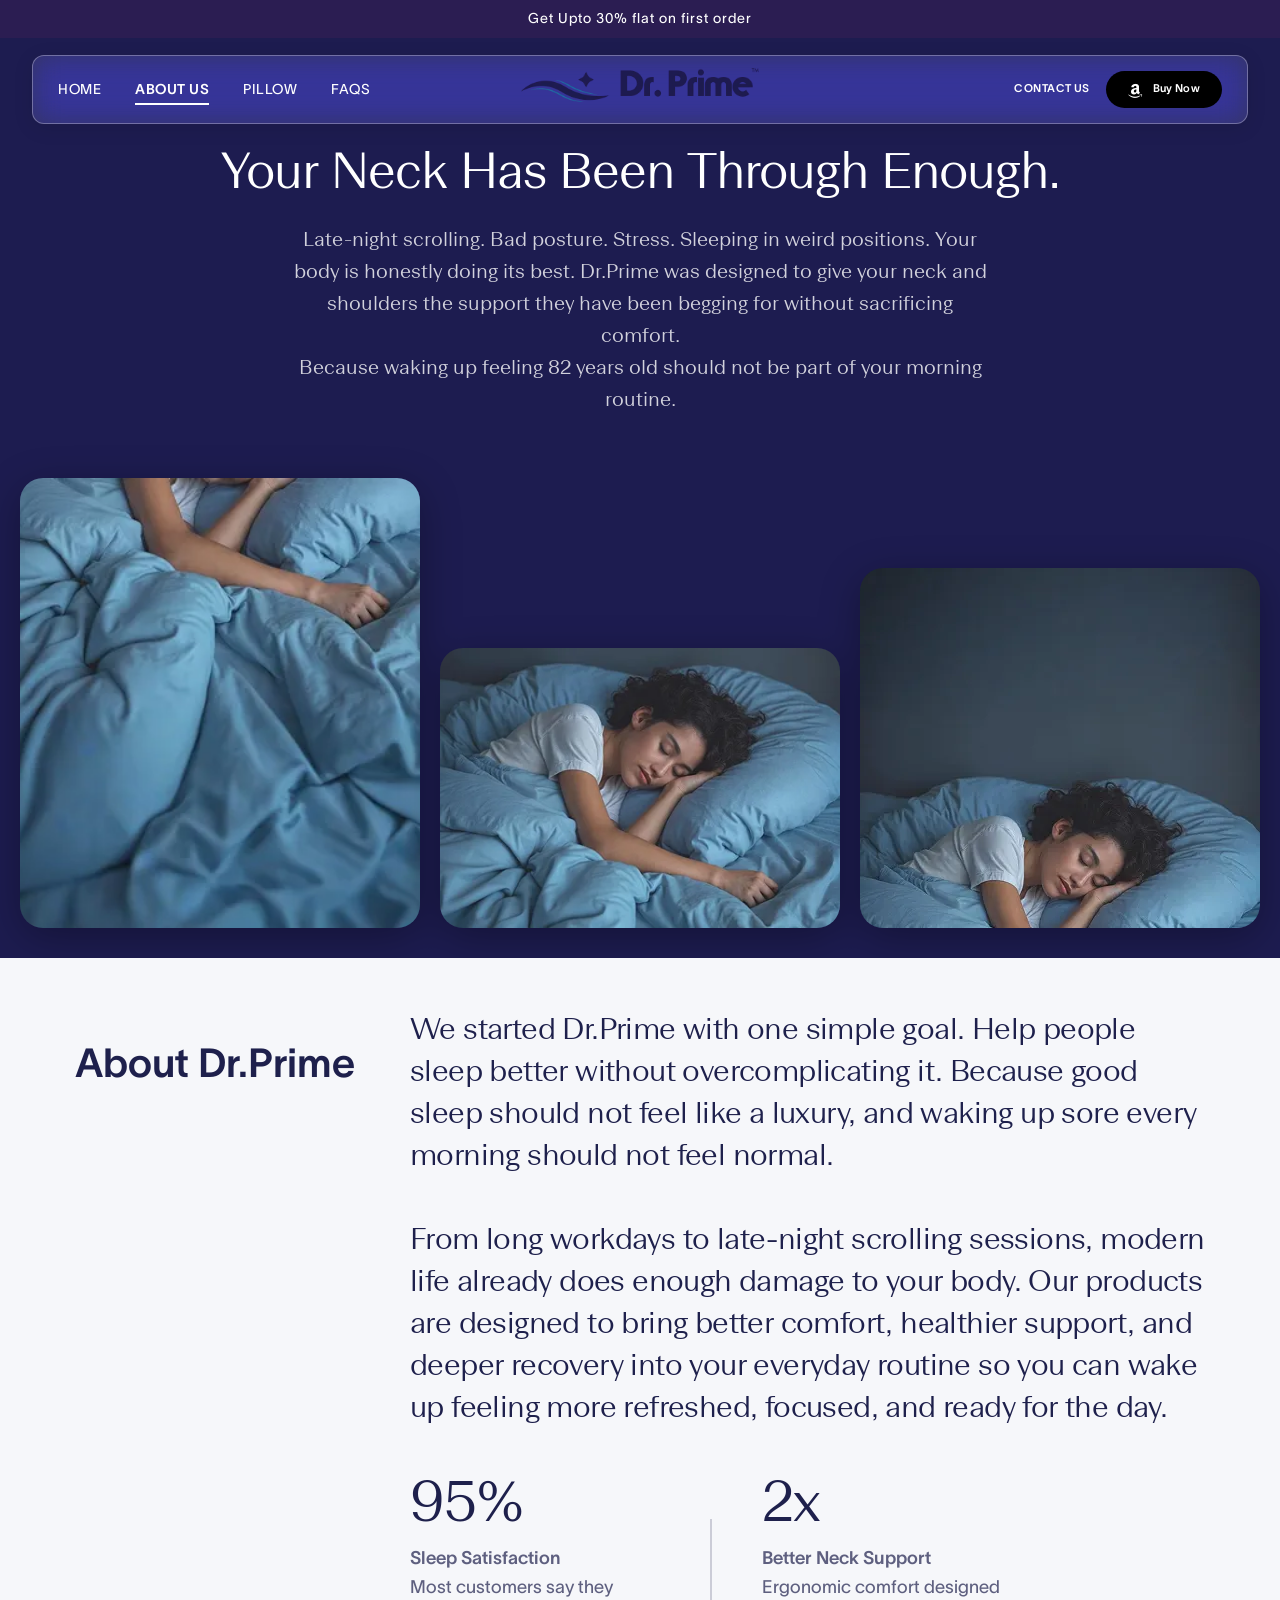
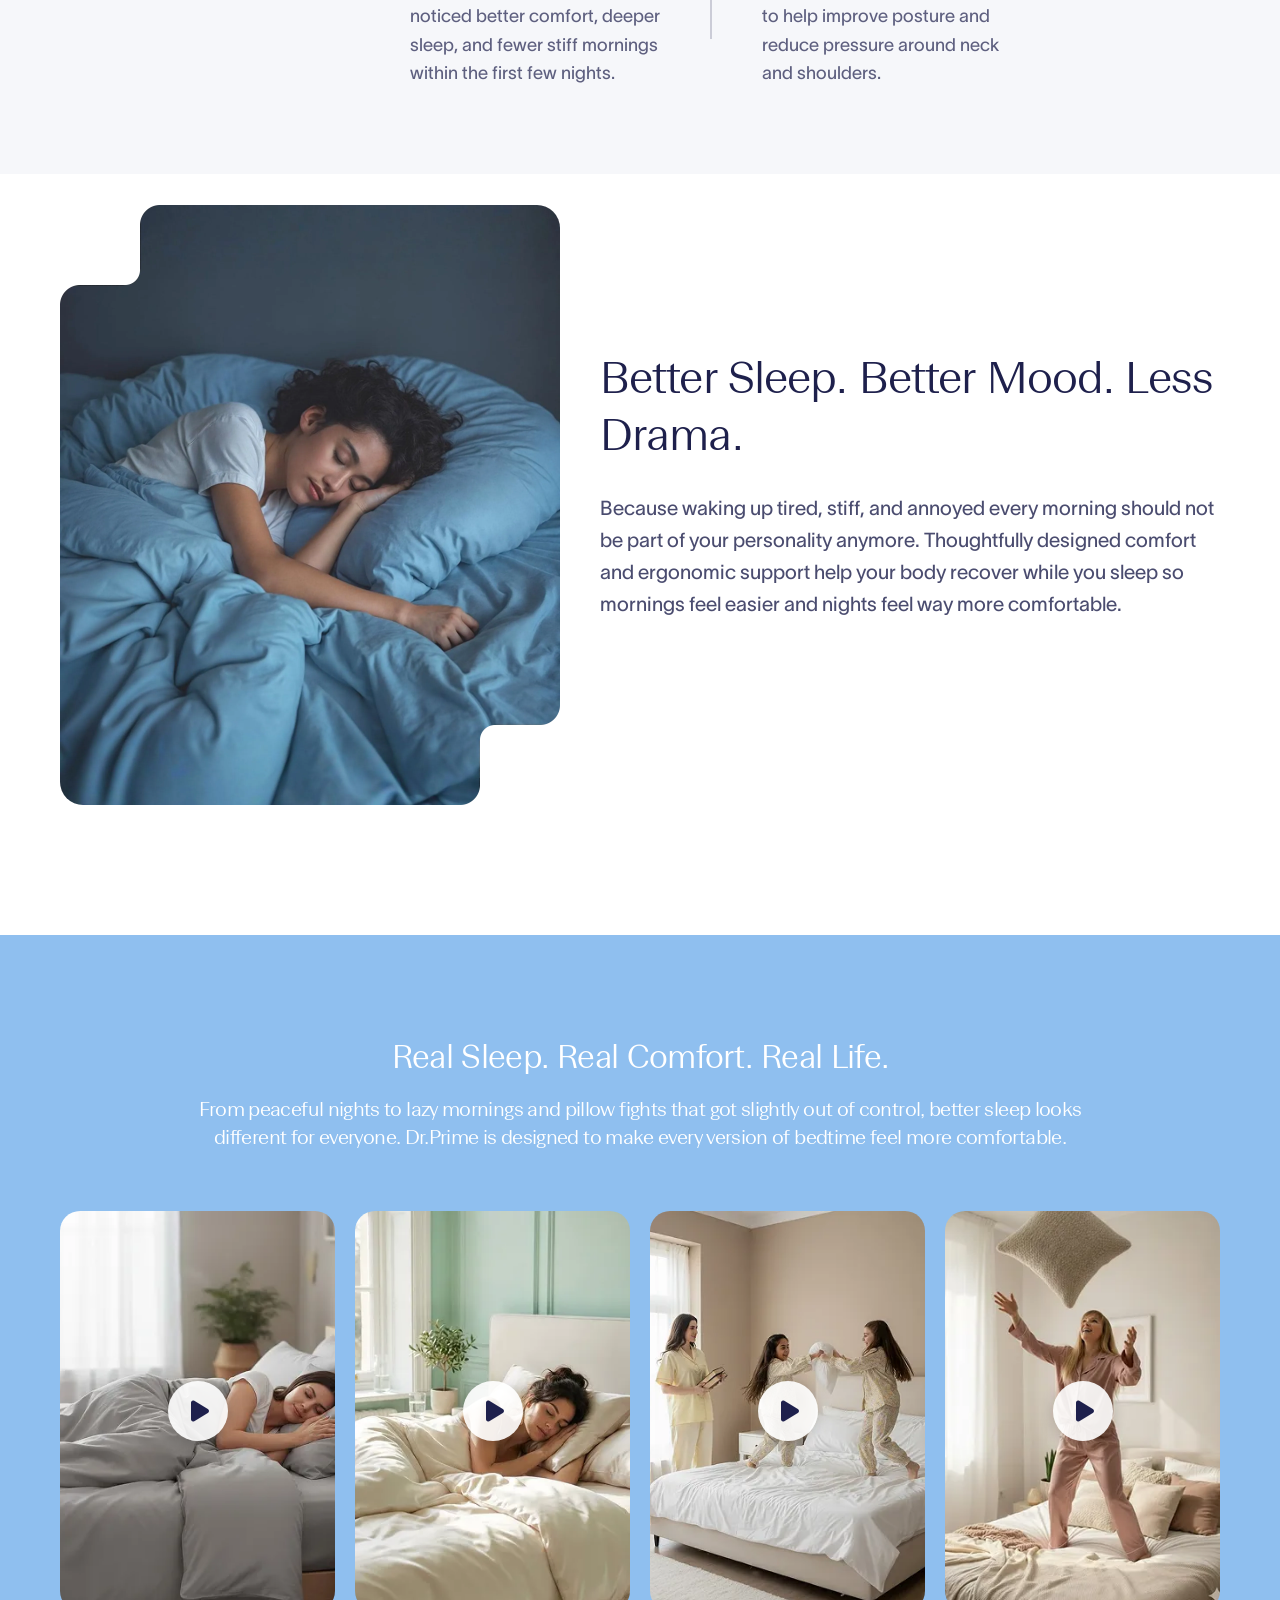
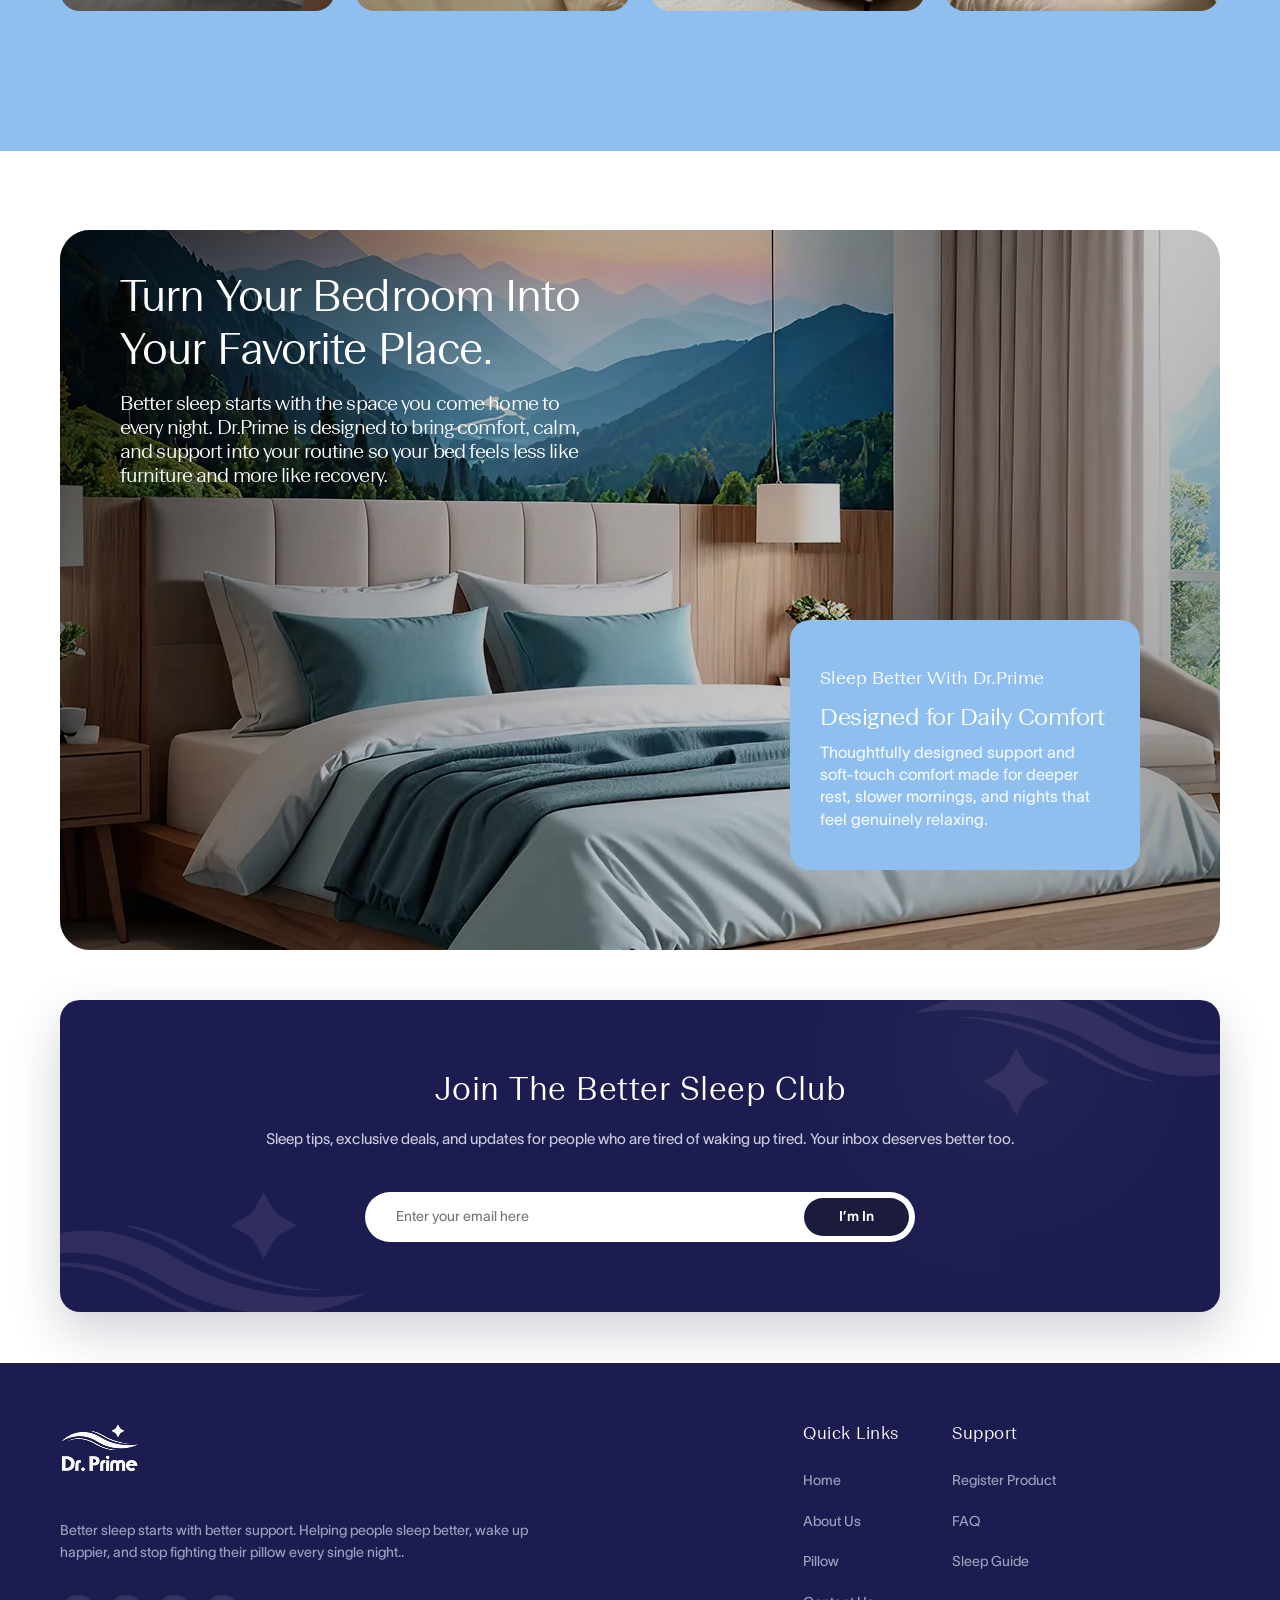
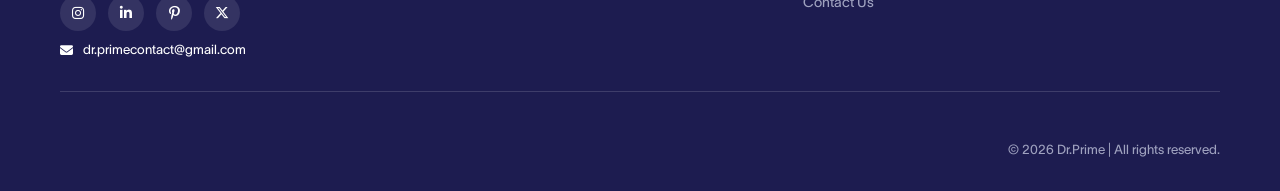
==== commit ddd72ccf: "mobile view spacing and logo links" ====
--- a/about.html
+++ b/about.html
@@ -26,7 +26,9 @@
     <nav class="navbar pill-navbar nav-white-text">
         <div class="nav-container">
             <div class="logo">
-                <img src="assets/logo.webp" alt="Dr. Prime Logo">
+                <a href="index.html">
+                    <img src="assets/logo.webp" alt="Dr. Prime Logo">
+                </a>
             </div>
             <div class="hamburger">
                 <i class="fa-solid fa-bars"></i>
@@ -43,7 +45,9 @@
                     <a href="#" class="btn btn-primary"><i class="fa-brands fa-amazon"></i> Buy Now</a>
                 </div>
                 <div class="mobile-nav-logo">
-                    <img src="assets/logo.webp" alt="Dr. Prime Logo">
+                    <a href="index.html">
+                        <img src="assets/logo.webp" alt="Dr. Prime Logo">
+                    </a>
                 </div>
             </div>
         </div>
@@ -255,7 +259,9 @@
         <div class="container">
             <div class="footer-grid">
                 <div class="footer-brand">
-                    <img src="assets/logo-footer.webp" alt="Dr. Prime" class="footer-logo">
+                    <a href="index.html">
+                        <img src="assets/logo-footer.webp" alt="Dr. Prime" class="footer-logo">
+                    </a>
                     <p>Better sleep starts with better support. Helping people sleep better, wake up happier, and stop
                         fighting their pillow every single night..</p>
                     <div class="social-icons">
--- a/style.css
+++ b/style.css
@@ -8395,4 +8395,9 @@
 .pill-navbar .btn-primary:hover {
     background-color: #333;
     color: #fff;
+}
+
+/* Scroll Offset for Anchor Links */
+#unboxing, #positions, #care {
+    scroll-margin-top: 100px;
 }
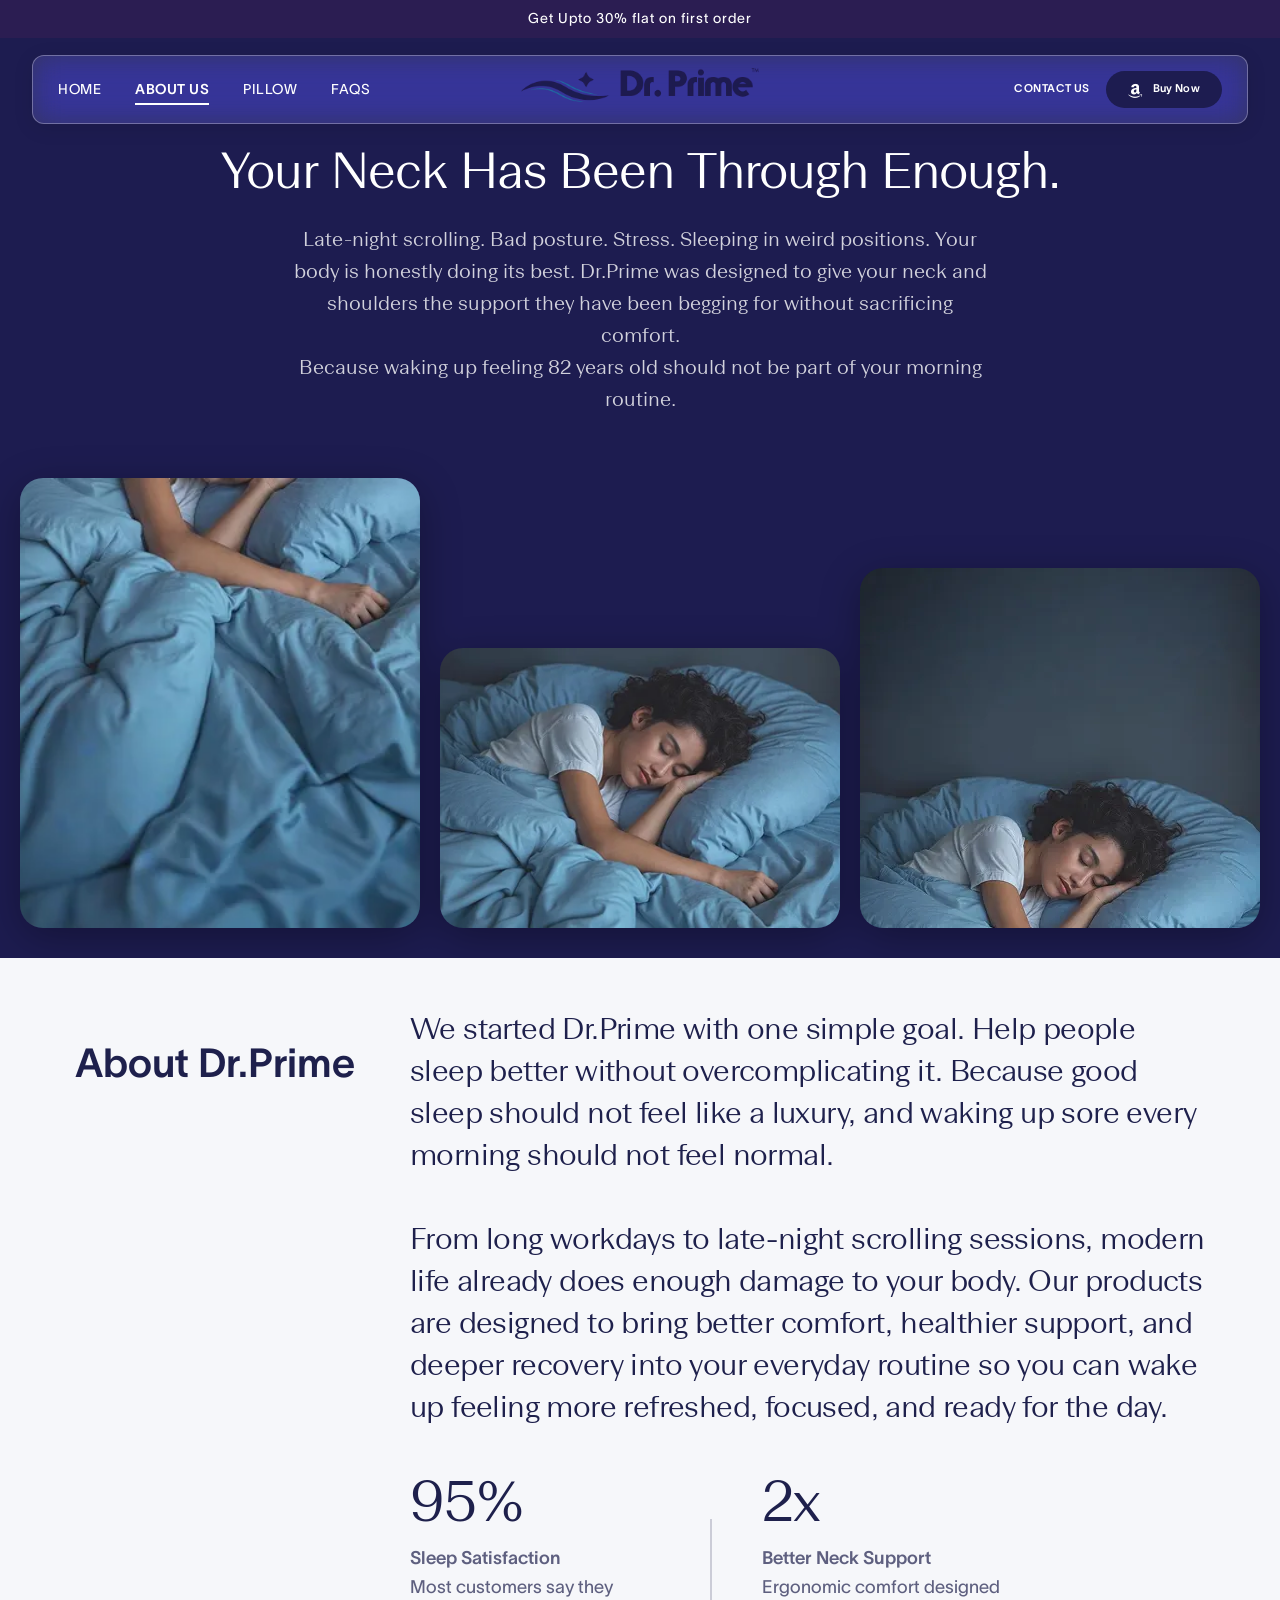
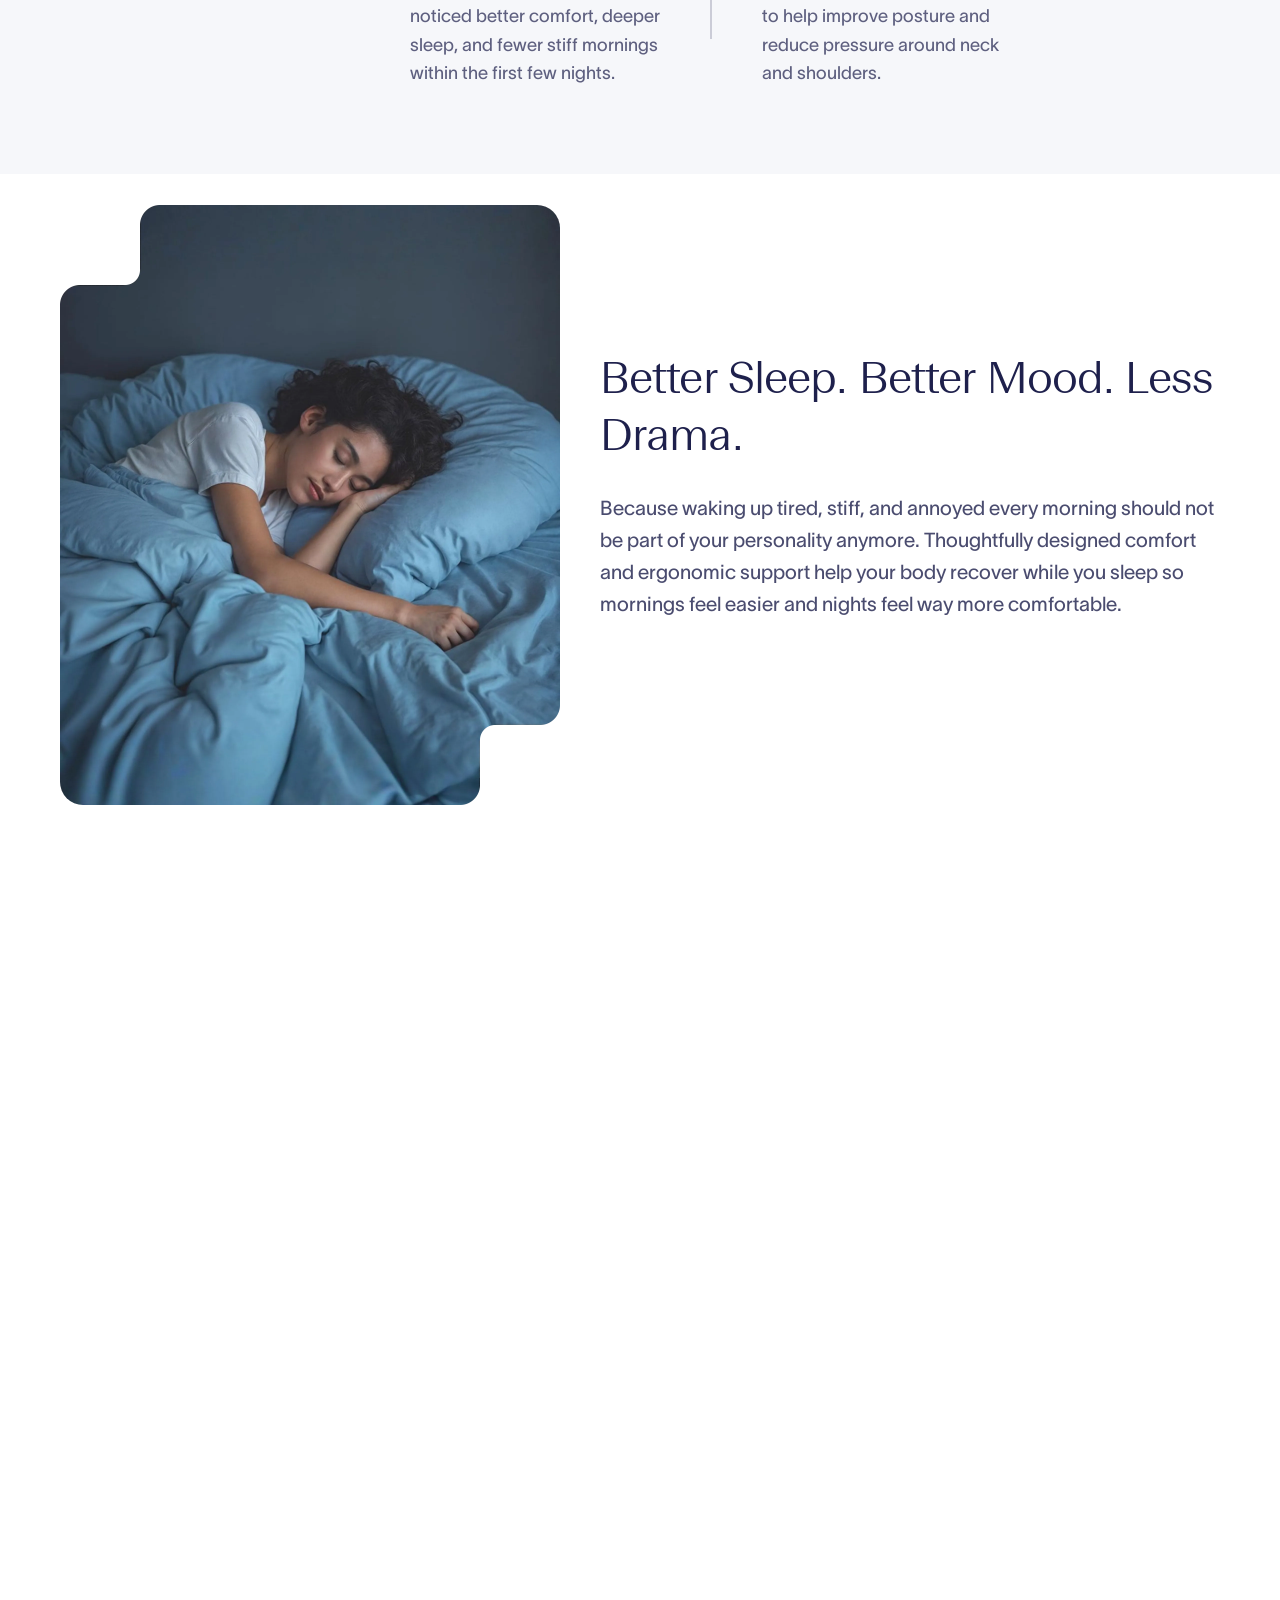
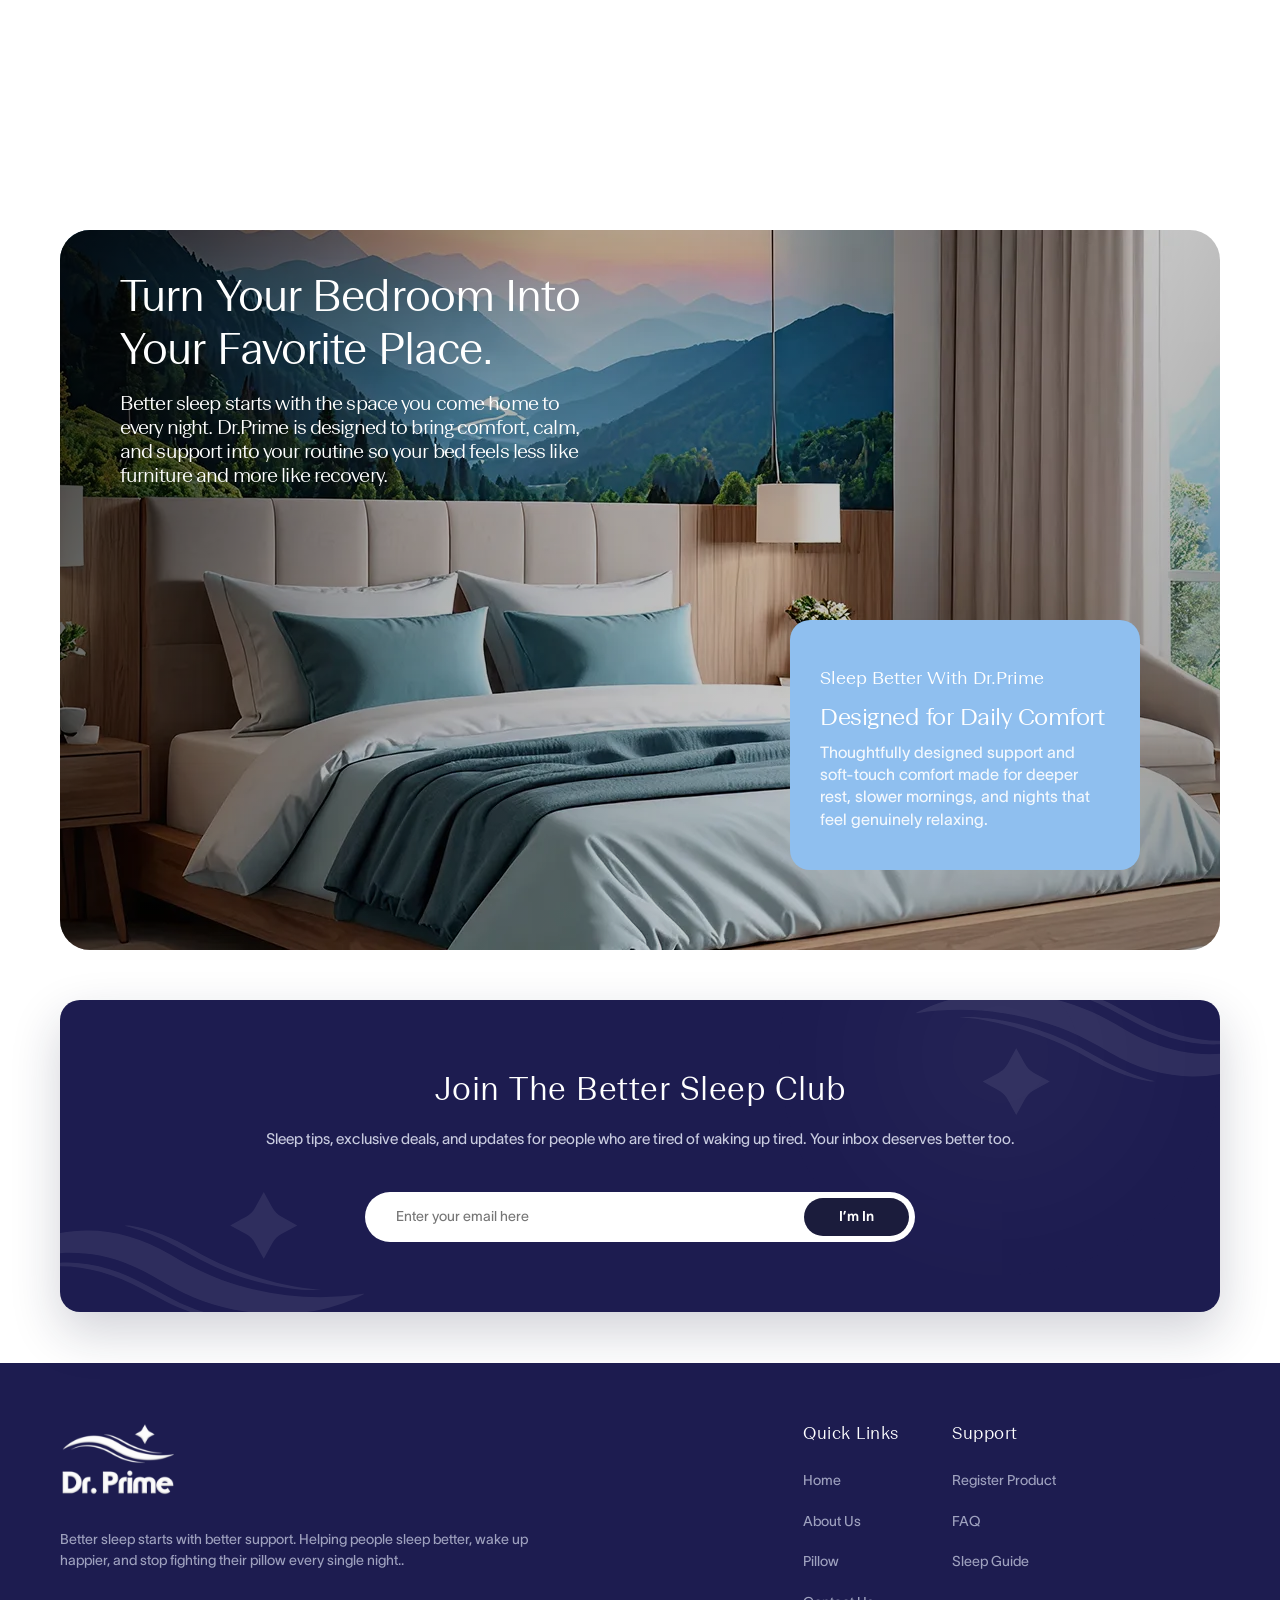
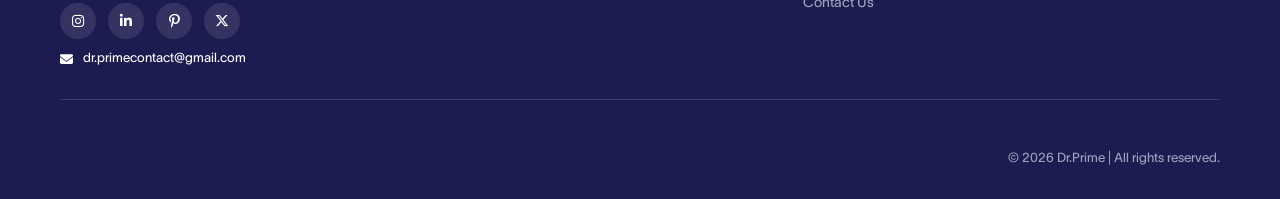
==== commit 8f56b13d: "foter logo change" ====
--- a/about.html
+++ b/about.html
@@ -260,7 +260,7 @@
             <div class="footer-grid">
                 <div class="footer-brand">
                     <a href="index.html">
-                        <img src="assets/logo-footer.webp" alt="Dr. Prime" class="footer-logo">
+                        <img src="assets/logo-footer.svg" alt="Dr. Prime" class="footer-logo">
                     </a>
                     <p>Better sleep starts with better support. Helping people sleep better, wake up happier, and stop
                         fighting their pillow every single night..</p>
--- a/style.css
+++ b/style.css
@@ -2284,8 +2284,8 @@
 }
 
 .footer-brand .footer-logo {
-    max-width: 140px;
-    margin-bottom: 15px;
+    width: 120px;
+    max-width: 100%;
 }
 
 .footer-brand p {
@@ -3607,7 +3607,8 @@
     }
 
     .footer-brand .footer-logo {
-        max-width: 120px;
+        width: 200px;
+        max-width: 100%;
         margin-bottom: 16px;
     }
 
@@ -4777,7 +4778,7 @@
 
     .faq-vertical-text {
         position: absolute;
-        top: 300px;
+        top: 250px;
         font-size: 110px;
         font-family: var(--font-heading);
         color: #1e204c;
@@ -7597,7 +7598,7 @@
 
     .hero-content {
         top: 20px !important;
-        margin-top: -25%;
+        margin-top: -10%;
     }
 
     /* 1. Why Choose Us Grid: 2 card pair slider handled by JS, force 2 columns */
@@ -8387,7 +8388,7 @@
 }
 
 .pill-navbar .btn-primary {
-    background-color: #000;
+    background-color: #1d1c50;
     color: #fff;
     border: none;
 }
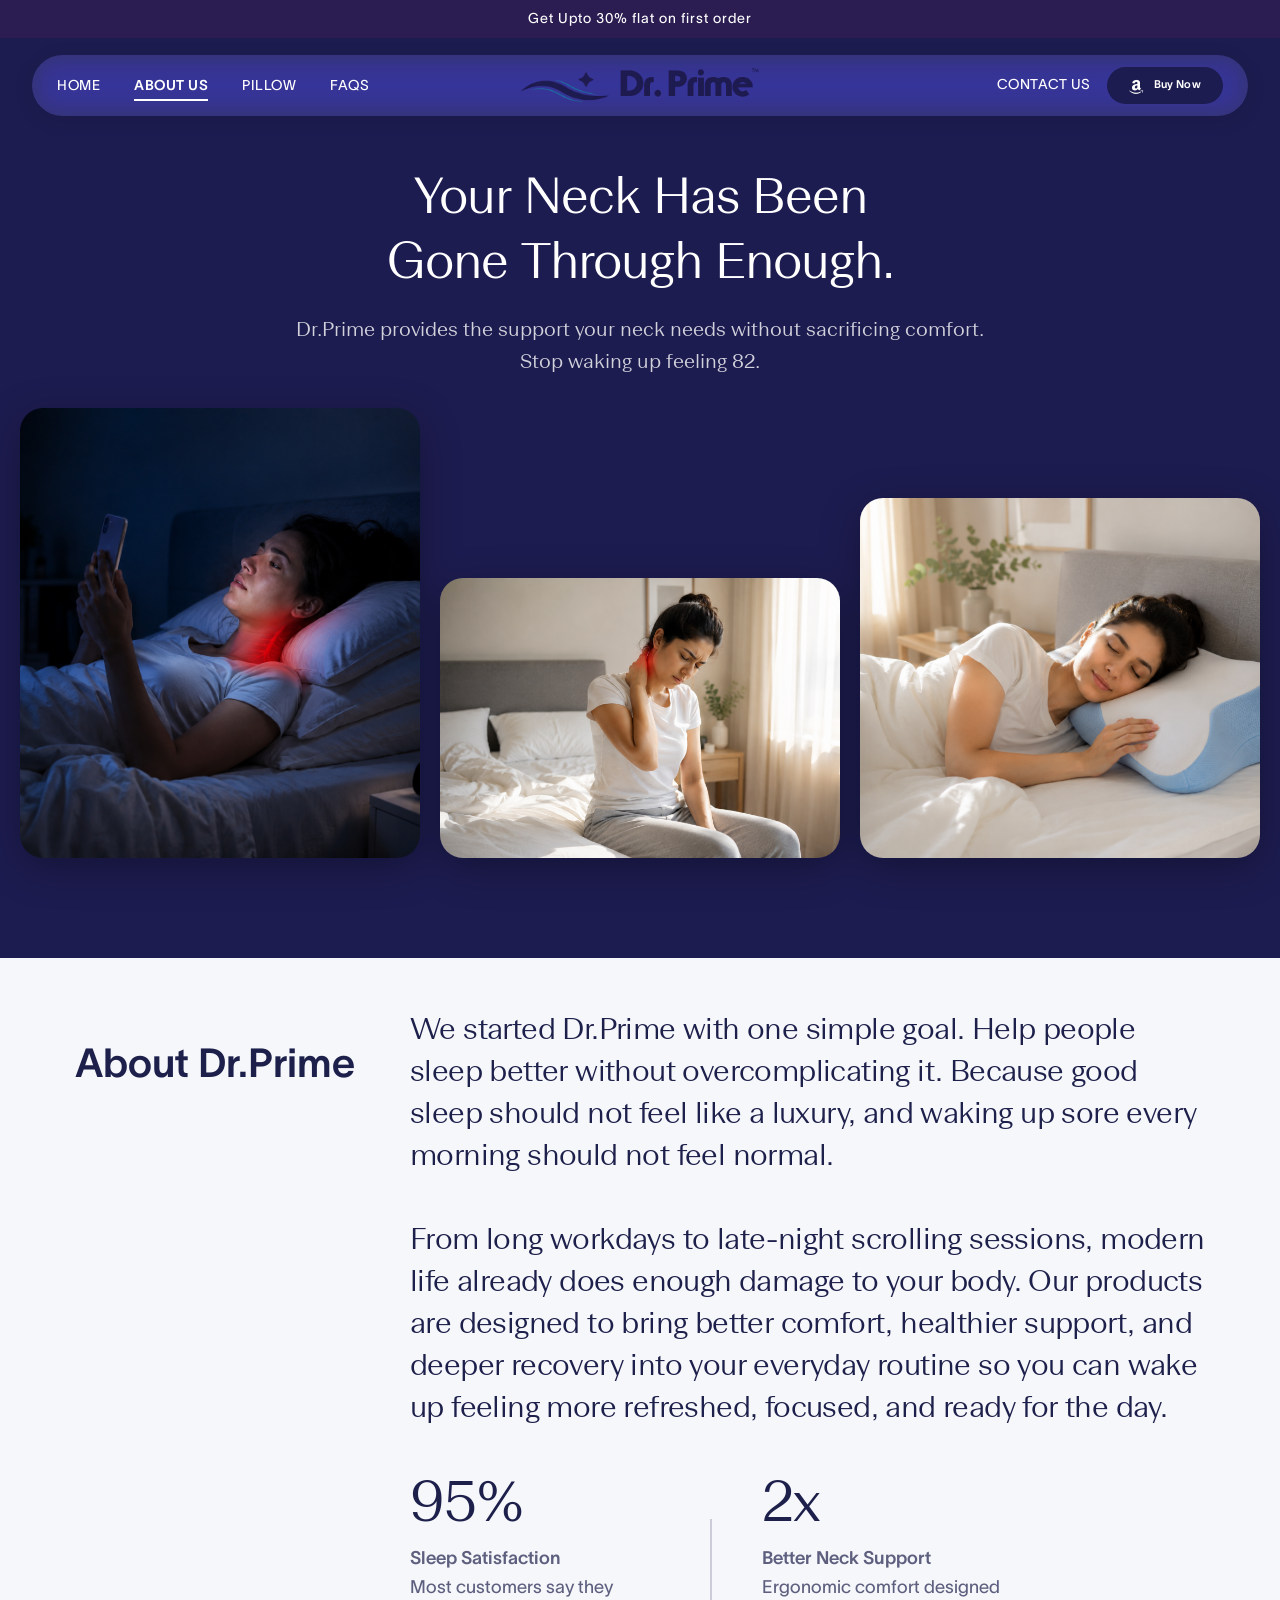
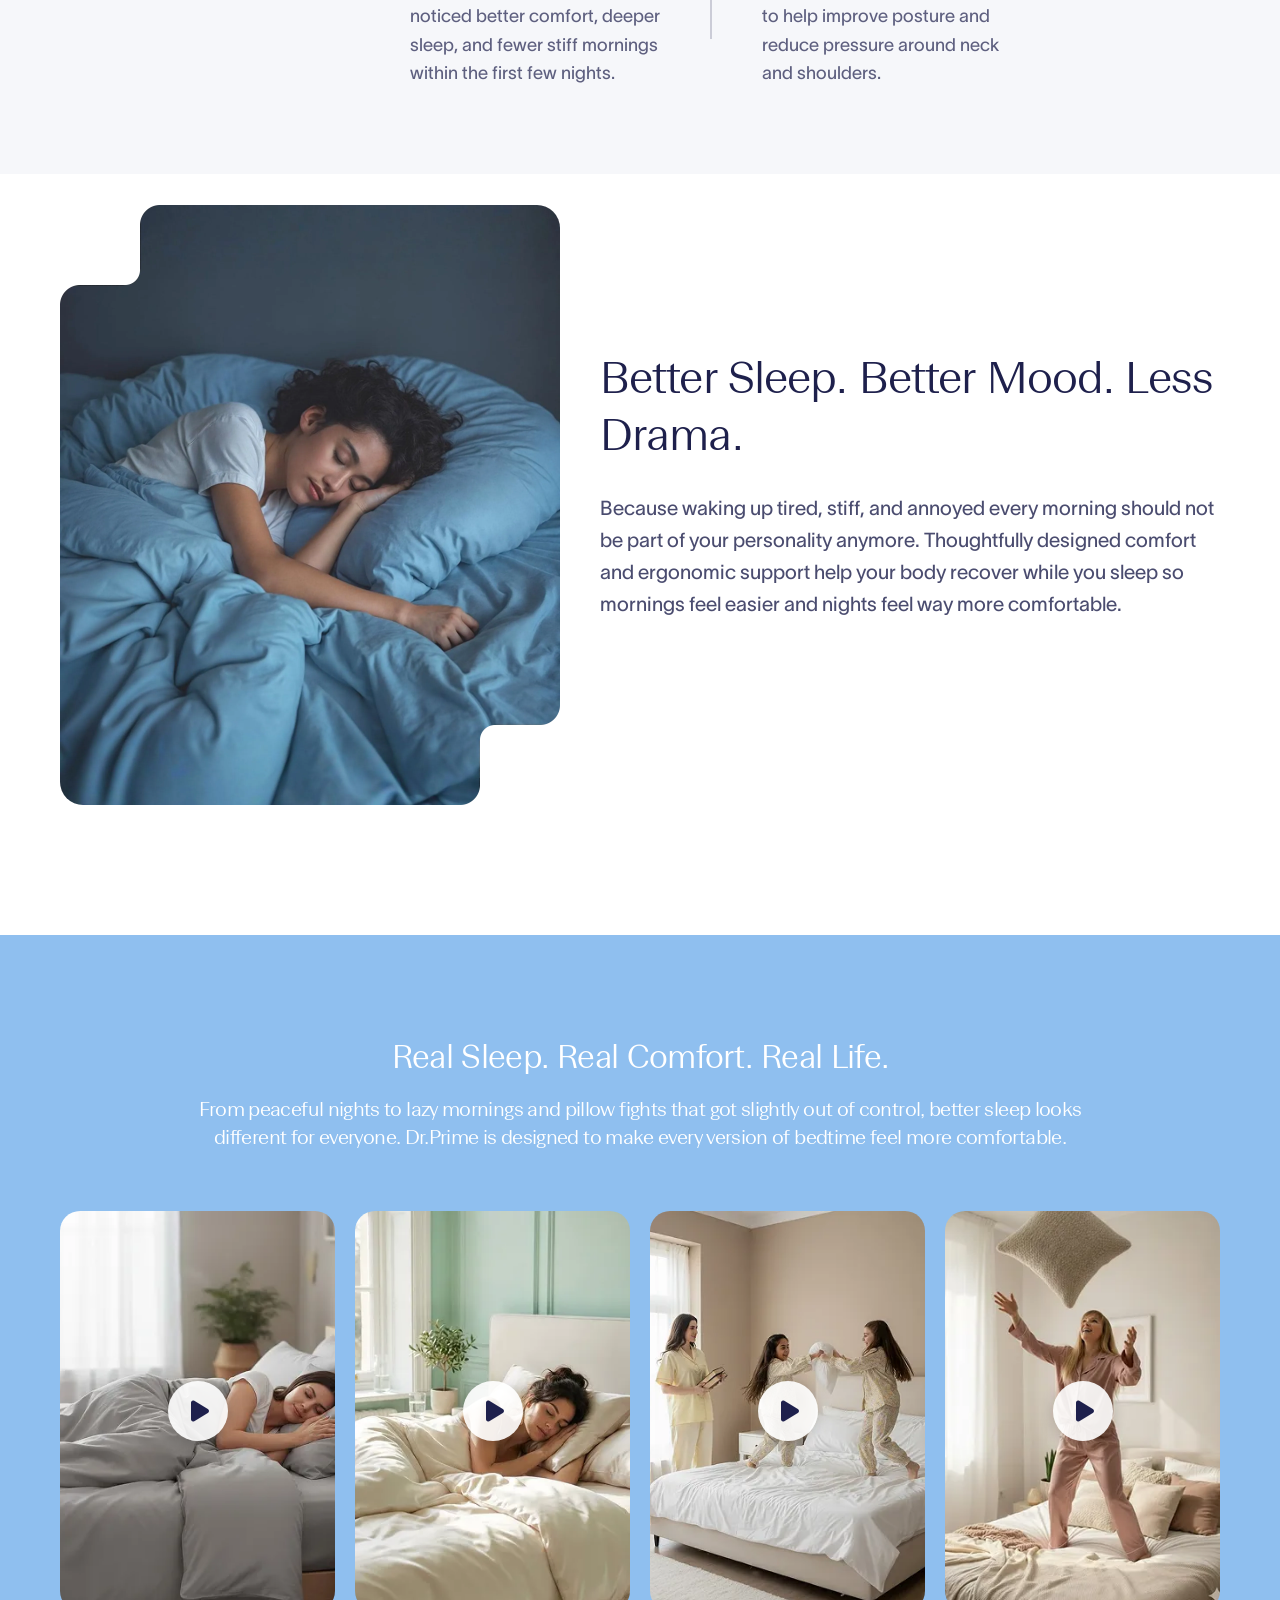
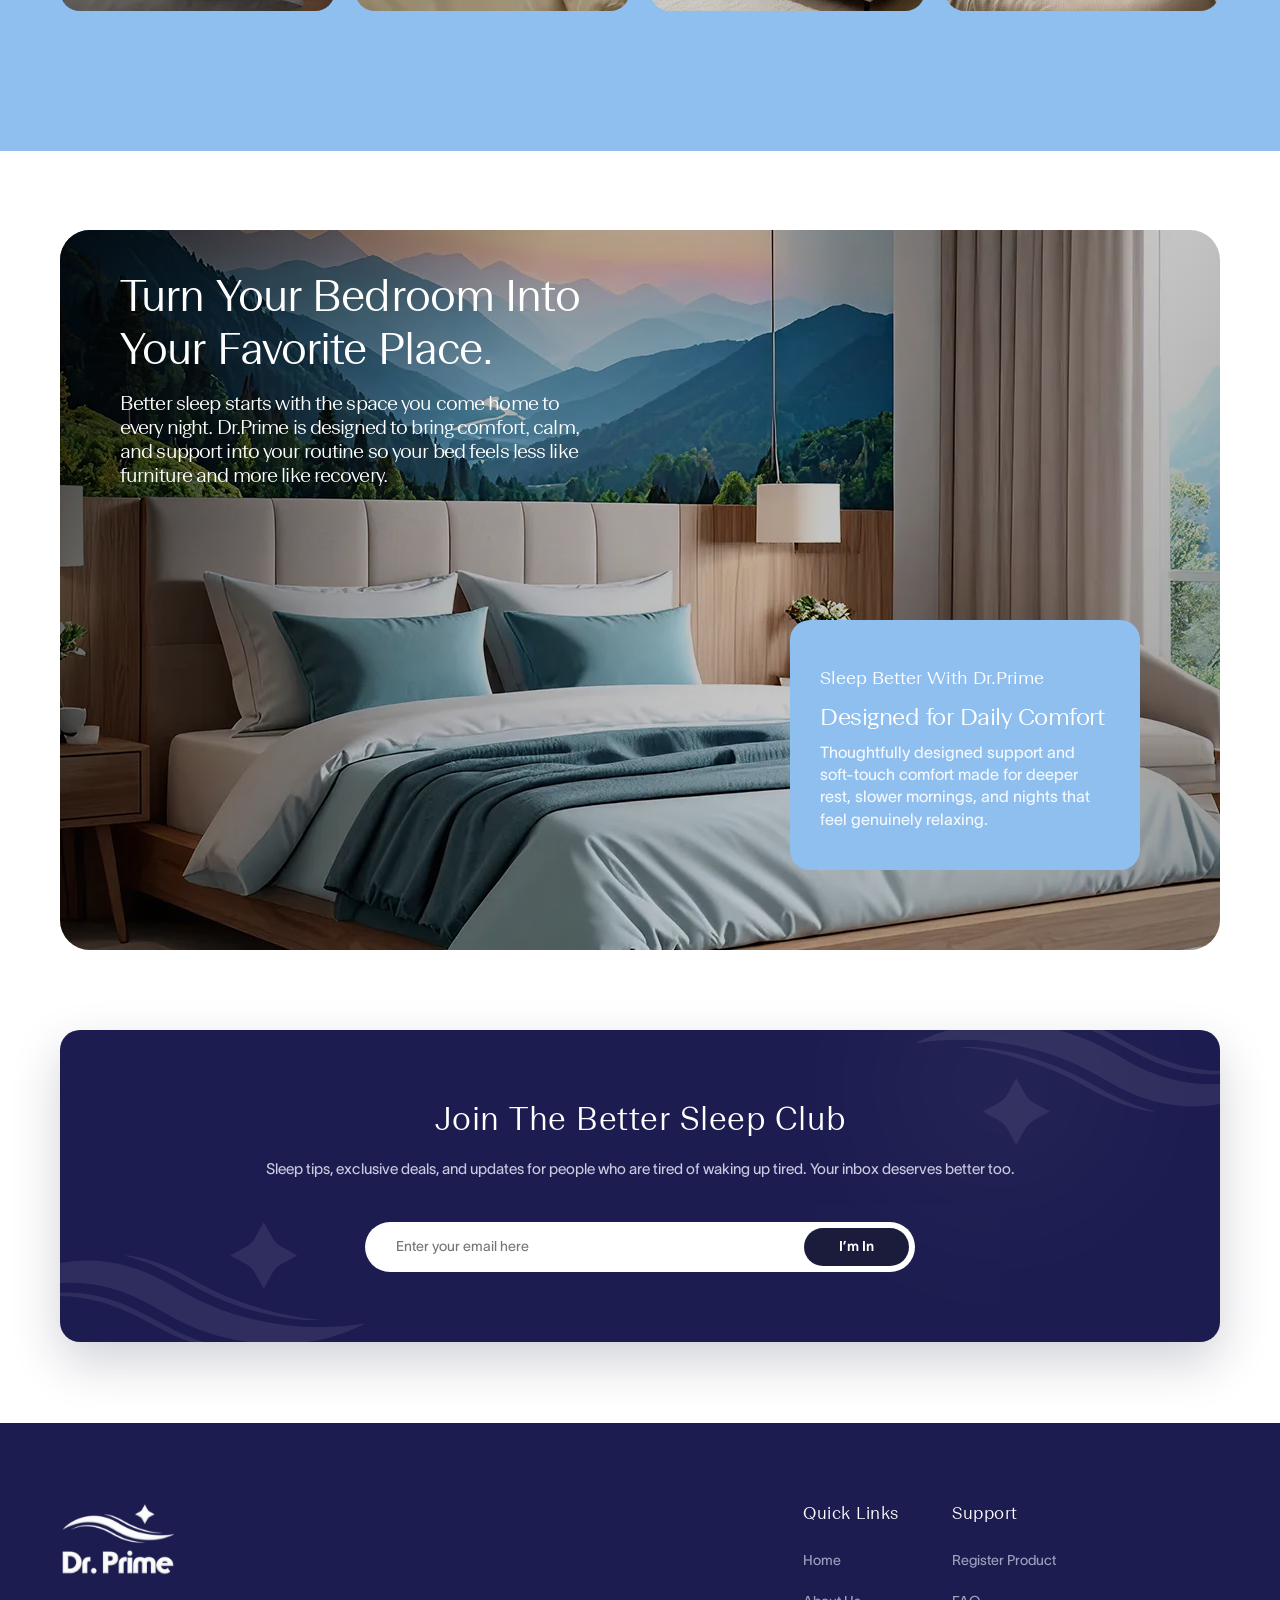
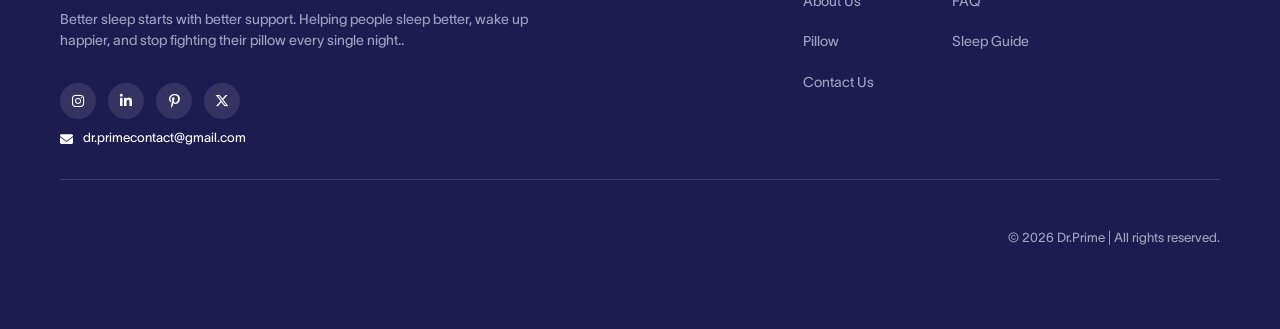
==== commit 0701d76f: "about hero" ====
--- a/about.html
+++ b/about.html
@@ -57,11 +57,8 @@
     <!-- About Us Hero Section -->
     <section class="about-hero dark-theme">
         <div class="container text-center relative-container z-2">
-            <h1 class="about-title">Your Neck Has Been Through Enough.</h1>
-            <p class="about-subtitle">Late-night scrolling. Bad posture. Stress. Sleeping in weird positions. Your body
-                is honestly doing its best. Dr.Prime was designed to give your neck and shoulders the support they have
-                been begging for without sacrificing comfort.<br>Because waking up feeling 82 years old should not be
-                part of your morning routine.</p>
+            <h1 class="about-title">Your Neck Has Been <br>Gone Through Enough.</h1>
+            <p class="about-subtitle">Dr.Prime provides the support your neck needs without sacrificing comfort.<br>Stop waking up feeling 82.</p>
         </div>
         <div class="about-hero-images">
             <div class="img-left"><img src="assets/about_body1.webp" alt="About Sleep Left"></div>
--- a/style.css
+++ b/style.css
@@ -289,7 +289,6 @@
 /* Navbar */
 .navbar {
     padding: 12px 0;
-    border-bottom: 1px solid rgba(255, 255, 255, 0.12);
     background: rgba(255, 255, 255, 0.08);
     backdrop-filter: blur(16px) saturate(180%);
     -webkit-backdrop-filter: blur(16px) saturate(180%);
@@ -308,7 +307,7 @@
     background: rgba(255, 255, 255, 0.97);
     backdrop-filter: blur(12px);
     -webkit-backdrop-filter: blur(12px);
-    border-bottom: 1px solid #eee;
+    border-bottom: none;
     box-shadow: 0 2px 20px rgba(0, 0, 0, 0.06);
 }
 
@@ -336,9 +335,16 @@
     order: 2;
 }
 
+.logo a {
+    display: flex;
+    align-items: center;
+    justify-content: center;
+}
+
 .logo img {
     height: 34px;
     width: auto;
+    display: block;
     transition: filter 0.45s cubic-bezier(0.4, 0, 0.2, 1);
 }
 
@@ -366,6 +372,7 @@
     text-transform: uppercase;
     color: #1e1e1e;
     position: relative;
+    padding-top: 4px;
     padding-bottom: 4px;
     transition: color 0.45s cubic-bezier(0.4, 0, 0.2, 1);
 }
@@ -405,11 +412,14 @@
 }
 
 .contact-link {
-    font-size: 11px;
-    font-weight: 600;
-    letter-spacing: 0.45px;
+    font-size: 14px;
+    font-weight: 400;
+    letter-spacing: 0.5px;
     text-transform: uppercase;
     color: #1e1e1e;
+    position: relative;
+    padding-top: 4px;
+    padding-bottom: 4px;
     transition: color 0.45s cubic-bezier(0.4, 0, 0.2, 1);
 }
 
@@ -441,13 +451,13 @@
 .hero {
     height: 80vh;
     background-size: cover;
-    background-position: center;
+    background-position: left center;
     background-repeat: no-repeat;
     position: relative;
     display: flex;
     align-items: center;
-    justify-content: center;
-    text-align: center;
+    justify-content: flex-start;
+    text-align: left;
     color: var(--white);
 }
 
@@ -460,35 +470,64 @@
     background: rgba(0, 0, 0, 0.3);
 }
 
-.hero-content {
+.hero-container {
+    width: 100%;
     position: relative;
     z-index: 2;
+}
+
+.hero-content {
     max-width: 800px;
-    top: -20px;
+    position: relative;
+    top: 20px;
+    margin-left:-60px ;
 }
 
 .hero-content h1 {
     font-size: 60px;
-    margin-bottom: 18px;
+    margin-bottom: 5px;
     letter-spacing: 4px;
     font-weight: 500;
     line-height: 1.1;
     color: var(--white);
 }
 
+.hero-content h1.hero-blue-text {
+    color: #1d1c50;
+}
+
+.hero-decorative-line {
+    display: flex;
+    align-items: center;
+    margin-top: 10px;
+    gap: 8px;
+}
+
+.hero-decorative-line .hero-star {
+    color: #1e6ea4;
+    font-size: 20px;
+    line-height: 1;
+}
+
+.hero-decorative-line .line {
+    height: 3px;
+    width: 600px;
+    background: linear-gradient(to right, #1e6ea4, transparent);
+}
+
 .hero p {
     font-size: 20px;
     max-width: 500px;
-    margin: 0 auto;
+    margin: 0;
     color: rgba(255, 255, 255, 0.9);
 }
 
 .hero-buttons {
     display: flex;
     gap: 20px;
-    justify-content: center;
+    justify-content: flex-start;
     align-items: center;
-    margin-top: 45px;
+    margin-top: 35px;
 }
 
 .hero-buttons .btn {
@@ -502,7 +541,7 @@
 }
 
 .btn-hero-primary {
-    background-color: #b3d9f2;
+    background-color: #fff;
     color: var(--primary-blue);
     font-size: 15px;
     font-weight: 600;
@@ -511,17 +550,16 @@
 }
 
 .btn-hero-primary:hover {
-    background-color: #9ecde8;
     transform: translateY(-2px);
 }
 
 .btn-hero-outline {
     background-color: rgba(179, 217, 242, 0.12);
-    color: #b3d9f2;
+    color: #fff;
     padding: 12px 0;
     font-size: 15px;
     font-weight: 600;
-    border: 2px solid rgba(179, 217, 242, 0.25);
+    border: 2px solid #FFF;
     transition: all 0.3s ease;
     backdrop-filter: blur(10px);
     box-shadow: 0 4px 15px rgba(0, 0, 0, 0.1);
@@ -529,7 +567,7 @@
 
 .btn-hero-outline:hover {
     background-color: rgba(179, 217, 242, 0.18);
-    border-color: rgba(255, 255, 255, 0.35);
+    border-color: #FFF;
     color: var(--white);
     transform: translateY(-2px);
     backdrop-filter: blur(15px);
@@ -541,10 +579,10 @@
         flex-direction: row;
         flex-wrap: nowrap;
         gap: 10px;
-        justify-content: center;
+        justify-content: flex-start;
         width: 100%;
         max-width: 100%;
-        margin: 28px auto 0;
+        margin: 28px 0 0;
     }
 
     .hero-buttons .btn {
@@ -561,7 +599,7 @@
 
     .btn-hero-outline {
         background-color: rgba(179, 217, 242, 0.18);
-        border-color: rgba(179, 217, 242, 0.32);
+        border-color: #FFF;
     }
 }
 
@@ -570,9 +608,9 @@
     display: flex;
     justify-content: space-between;
     gap: 18px;
-    padding: 42px 34px 34px;
+    padding: 40px 34px;
     max-width: 1280px;
-    margin: 44px auto;
+    margin: 0 auto;
     text-align: center;
     border: none;
     background-color: #ffffff;
@@ -580,6 +618,31 @@
 
 .feature-item {
     flex: 1;
+    position: relative;
+}
+
+@media (min-width: 993px) {
+    .feature-item:not(:last-child)::after {
+        content: '';
+        position: absolute;
+        right: -9px;
+        top: 15%;
+        height: 70%;
+        width: 1px;
+        background-color: rgba(29, 28, 80, 0.2);
+    }
+}
+
+@media (max-width: 992px) {
+    .feature-item:not(:nth-child(2n))::after {
+        content: '';
+        position: absolute;
+        right: 0;
+        top: 15%;
+        height: 70%;
+        width: 1px;
+        background-color: rgba(29, 28, 80, 0.2);
+    }
 }
 
 .feature-icon-circle {
@@ -591,6 +654,11 @@
     align-items: center;
     justify-content: center;
     margin: 0 auto 18px;
+    transition: 0.3s ease;
+}
+
+.feature-icon-circle:hover {
+    transform: scale(1.154);
 }
 
 .feature-item i {
@@ -628,9 +696,12 @@
 
 /* Content Section 1 */
 .content-section-1 {
-    padding: 90px 0 70px;
+    padding: 40px 0;
     background-color: #F6F7FA;
     position: relative;
+    display: grid;
+    grid-template-columns: 100%;
+    overflow: hidden;
 }
 
 .content-slider-nav {
@@ -693,25 +764,29 @@
     display: block;
 }
 
+.content-section-1 .image-col img {
+    -webkit-mask-image: linear-gradient(to right, black 70%, transparent 100%);
+    mask-image: linear-gradient(to right, black 70%, transparent 100%);
+}
+
 .content-slide {
-    display: none;
+    grid-area: 1 / 1;
+    opacity: 0;
+    visibility: hidden;
+    transform: translateX(-100px);
+    transition: all 0.8s ease-in-out;
+    z-index: 1;
 }
 
 .content-slide.active {
-    display: block;
-    animation: slideFadeIn 0.6s forwards;
-}
-
-@keyframes slideFadeIn {
-    from {
-        opacity: 0;
-        transform: translateY(15px);
-    }
-
-    to {
-        opacity: 1;
-        transform: translateY(0);
-    }
+    opacity: 1;
+    visibility: visible;
+    transform: translateX(0);
+    z-index: 2;
+}
+
+.content-slide.active ~ .content-slide {
+    transform: translateX(100px);
 }
 
 .sleep-capsule {
@@ -755,7 +830,7 @@
     border-radius: 18px;
     position: relative;
     margin-left: -15%;
-    margin-top: 90px;
+    margin-top: 50px;
     max-width: 450px;
     z-index: 3;
     align-self: flex-start;
@@ -813,7 +888,7 @@
 
 /* Why Choose Us Grid */
 .why-choose-us {
-    padding: 80px 0;
+    padding: 40px 0 80px;
     background-color: #F6F7FA;
 }
 
@@ -1553,7 +1628,7 @@
 
 /* Sleep Challenge */
 .sleep-challenge {
-    padding: 80px 0 30px;
+    padding: 60px 0;
     background-color: #f7f8fa;
 }
 
@@ -1706,7 +1781,7 @@
 
 /* Testimonials */
 .testimonials {
-    padding: 30px 0 20px;
+    padding: 30px;
 }
 
 .bg-light {
@@ -1717,7 +1792,7 @@
     display: flex;
     justify-content: space-between;
     align-items: center;
-    margin-bottom: 50px;
+    margin-bottom: 20px;
 }
 
 .testi-header h2 {
@@ -1984,7 +2059,7 @@
     background-position: center;
     background-repeat: no-repeat;
     background-blend-mode: multiply;
-    padding: 120px 0 150px;
+    padding: 80px 0;
     position: relative;
     z-index: 1;
     overflow: hidden;
@@ -1992,10 +2067,10 @@
 
 .cta-section .subtitle {
     font-family: var(--font-heading);
-    font-size: 16px;
+    font-size: 22px;
     font-weight: 400;
     margin-bottom: 20px;
-    color: var(--white);
+    color: var(--primary-blue);
     text-transform: capitalize;
 }
 
@@ -2004,7 +2079,7 @@
     font-size: 65px;
     font-weight: 400;
     margin-bottom: 30px;
-    color: var(--white);
+    color: var(--primary-blue);
     letter-spacing: 0.5px;
 }
 
@@ -2013,7 +2088,7 @@
     font-size: 18px;
     max-width: 600px;
     margin: 0 auto 50px;
-    color: var(--white);
+    color: var(--primary-blue);
     line-height: 1.6;
     font-weight: 300;
 }
@@ -2141,8 +2216,7 @@
     background-color: var(--white);
     position: relative;
     z-index: 10;
-    padding-bottom: 50px;
-    padding-top: 50px;
+    padding: 80px 0;
 }
 
 .newsletter-box {
@@ -2273,7 +2347,7 @@
 
     background-color: #1d1c50;
     color: var(--white);
-    padding: 60px 0 30px;
+    padding: 80px 0;
 }
 
 .footer-grid {
@@ -2532,14 +2606,14 @@
 
     /* ===== HERO ===== */
     .hero {
-        height: 280px;
+        height: 480px;
         min-height: unset;
         padding: 0 20px;
-        background-position: center;
+        background-position: right center;
     }
 
     .hero-overlay {
-        background: rgba(0, 0, 0, 0.35);
+        background: rgba(0, 0, 0, 0.45);
     }
 
     .hero-content {
@@ -3485,6 +3559,7 @@
         padding: 60px 20px;
         background-color: #8fbfef;
         text-align: center;
+        background-position: right center;
     }
 
     .cta-section .subtitle {
@@ -3512,13 +3587,15 @@
     .cta-actions {
         display: flex;
         justify-content: center;
+        gap: 10px;
+        flex-wrap: nowrap;
     }
 
     .btn-white-solid {
         background: #fff;
         color: #8fbfef;
-        padding: 14px 36px;
-        font-size: 14px;
+        padding: 10px 20px;
+        font-size: 13px;
         font-weight: 600;
         border-radius: 999px;
         text-decoration: none;
@@ -3526,8 +3603,12 @@
     }
 
     .btn-white-outline {
-        display: none;
-        /* Hide secondary button to match image */
+        padding: 10px 20px;
+        font-size: 13px;
+        font-weight: 600;
+        border-radius: 999px;
+        display: inline-block;
+        /* No display:none anymore */
     }
 
     /* ===== NEWSLETTER ===== */
@@ -3689,7 +3770,7 @@
 /* About Hero */
 .about-hero {
     position: relative;
-    padding-top: 100px;
+    padding-top: 125px;
     height: 920px;
     overflow: hidden;
     background-color: #1d1c50;
@@ -3716,7 +3797,7 @@
 
 .about-hero-images {
     position: absolute;
-    bottom: -150px;
+    bottom: -80px;
     left: 0%;
     width: 100%;
     height: 650px;
@@ -4152,7 +4233,7 @@
 
 .contact-hero {
     position: relative;
-    padding-top: 60px;
+    padding-top: 100px;
     padding-bottom: 60px;
     background-color: #1d1c50;
     overflow: hidden;
@@ -4167,25 +4248,13 @@
 
 .contact-main-image {
     width: 100%;
-    height: 480px;
+    height: 400px;
     object-fit: cover;
     display: block;
     border-radius: 20px;
 }
 
-.contact-vertical-text {
-    position: absolute;
-    right: 50px;
-    top: 20px;
-    transform: translateY(-50%) rotate(270deg);
-    transform-origin: center right;
-    font-size: 110px;
-    font-family: var(--font-heading);
-    color: transparent;
-    -webkit-text-stroke: 1px rgba(255, 255, 255, 0.7);
-    margin: 0;
-    pointer-events: none;
-}
+
 
 .snooze-questions-section {
     padding: 80px 20px 20px;
@@ -4419,12 +4488,7 @@
         max-width: 100%;
     }
 
-    .contact-vertical-text {
-        font-size: 70px;
-        right: 60px;
-        top: 35px;
-        transform: rotate(0deg);
-    }
+    
 
     .contact-main-image {
         height: 350px;
@@ -4453,40 +4517,42 @@
 /* FAQ Section (Contact Page Unique) */
 .faq-hero {
     position: relative;
-    padding-top: 100px;
-    padding-bottom: 60px;
-    background-color: #1d1c50;
+    padding-top: 120px;
+    padding-bottom: 120px;
+    background: linear-gradient(135deg, rgba(30, 32, 76, 0.9) 0%, rgba(30, 32, 76, 0.5) 100%), url('assets/faq_img.png') no-repeat center center / cover;
     overflow: hidden;
+    display: flex;
+    align-items: center;
+    justify-content: center;
+    min-height: 450px;
 }
 
 .faq-image-wrapper {
     position: relative;
     width: 100%;
-    border-radius: 20px;
     z-index: 2;
+    display: flex;
+    justify-content: center;
+    align-items: center;
 }
 
 .faq-main-image {
-    width: 100%;
-    height: 400px;
-    object-fit: cover;
-    display: block;
-    border-radius: 20px;
+    display: none;
 }
 
 .faq-vertical-text {
-    position: absolute;
-    left: 6%;
-    top: 180px;
-    font-size: 110px;
+    font-size: 90px;
     font-family: var(--font-heading);
-    color: #1e204c;
+    color: #fff;
     margin: 0;
-    pointer-events: none;
+    letter-spacing: 3px;
+    position: relative;
+    top: 0;
+    left: 0;
 }
 
 .c-faq-section {
-    padding: 80px 0 120px;
+    padding: 60px 0;
     background: #ffffff;
 }
 
@@ -4610,6 +4676,7 @@
     border: none;
     border-radius: 0;
     padding: 0;
+    margin-bottom: 0;
     border-bottom: 1px solid #e5e5ee;
     transition: all 0.3s ease;
     display: flex;
@@ -4618,7 +4685,7 @@
     flex-grow: 1;
 }
 
-.c-faq-right .accordion-item:last-child {
+.c-faq-right .accordion-item:last-of-type {
     border-bottom: none;
 }
 
@@ -5338,8 +5405,8 @@
     background: #ffffff;
     border-radius: 0 0 400px 400px;
     width: 452px;
-    height: 516px;
-    margin-top: -120px;
+    height: 556px;
+    margin-top: -160px;
     display: flex;
     flex-direction: column;
     align-items: center;
@@ -6256,11 +6323,10 @@
     text-align: center;
     cursor: pointer;
     transition: 0.3s ease;
-}
-
-.faq-icon:hover {
-    transform: translateY(-5px);
-}
+    position: relative;
+}
+
+
 
 .faq-icon {
     width: 90px;
@@ -6271,9 +6337,12 @@
     align-items: center;
     justify-content: center;
     margin: auto auto 25px;
-    color: #1d1c50;
-    font-size: 38px;
     transition: 0.3s ease;
+}
+
+.faq-category-card:hover .faq-icon,
+.faq-category-card.active .faq-icon {
+    background: #1d1c50;
 }
 
 .faq-category-card h3 {
@@ -6283,25 +6352,19 @@
     font-family: var(--font-heading);
 }
 
-.faq-category-card.active .faq-icon {
-    background: #1d1c50;
-    color: white;
-}
-
 .faq-category-card .faq-icon:hover {
-    background: #1d1c50;
-    color: white;
-    transform: scale(1.1);
+    transform: scale(1.154);
 }
 
 .faq-icon img {
-    width: 1em;
-    height: 1em;
-    transition: filter 0.3s;
-}
-
-.faq-category-card.active .faq-icon img,
-.faq-category-card .faq-icon:hover img {
+    width: 60%;
+    height: 60%;
+    object-fit: contain;
+    transition: filter 0.3s ease;
+}
+
+.faq-category-card:hover .faq-icon img,
+.faq-category-card.active .faq-icon img {
     filter: brightness(0) invert(1);
 }
 
@@ -7124,21 +7187,41 @@
 }
 
 /* Warranty Hero Grid */
+.warranty-hero {
+    background-color: #090a25;
+    position: relative;
+    padding: 0;
+}
+
 .warranty-hero-grid {
     display: flex;
     width: 100%;
+    min-height: 500px;
+    position: relative;
 }
 
 .warranty-text-content {
-    flex: 1;
-    background-color: #1d1c50;
+    flex: 0 0 60%;
+    background-color: #090a25;
     display: flex;
     flex-direction: column;
     justify-content: center;
-    align-items: center;
-    text-align: center;
-    padding: 200px 50px;
-    margin-top: -300px;
+    align-items: flex-start;
+    text-align: left;
+    padding: 100px 8% 100px 10%;
+    position: relative;
+    z-index: 2;
+    clip-path: polygon(0 0, 100% 0, 75% 100%, 0 100%);
+}
+
+.warranty-text-content::before {
+    content: 'REGISTER YOUR PRODUCT';
+    display: block;
+    color: #655fc9;
+    font-size: 14px;
+    font-weight: 700;
+    letter-spacing: 2px;
+    margin-bottom: 10px;
 }
 
 .warranty-text-content h1 {
@@ -7146,41 +7229,48 @@
     margin-bottom: 20px;
     color: var(--white);
     font-family: var(--font-heading);
-    font-weight: 400;
-    letter-spacing: 2px;
+    font-weight: 700;
+    letter-spacing: 1px;
 }
 
 .warranty-text-content p {
     font-size: 16px;
-    color: #e0e0e0;
+    color: rgba(255, 255, 255, 0.8);
     max-width: 480px;
     line-height: 1.6;
 }
 
 .warranty-image-wrapper {
-    flex: 1;
+    position: absolute;
+    top: 0;
+    right: 0;
+    width: 55%;
+    height: 100%;
+    z-index: 1;
 }
 
 .warranty-hero-image {
     width: 100%;
     height: 100%;
-    min-height: 400px;
     object-fit: cover;
     display: block;
 }
 
 @media (max-width: 768px) {
     .warranty-hero-grid {
-        flex-direction: column-reverse;
-    }
-}
-
-/* Warranty Hero Section */
-.warranty-hero {
-    background-color: var(--dreamy-blue);
-    overflow: hidden;
-    padding: 0;
-    max-height: 350px;
+        flex-direction: column;
+    }
+    .warranty-text-content {
+        flex: 1;
+        width: 100%;
+        padding: 50px 20px;
+        clip-path: none;
+    }
+    .warranty-image-wrapper {
+        position: relative;
+        width: 100%;
+        height: 300px;
+    }
 }
 
 /* Warranty Benefits Section */
@@ -7473,6 +7563,11 @@
         align-items: center;
     }
 
+    .warranty-hero {
+        max-height: none;
+        overflow: visible;
+    }
+
     .warranty-text-content h1 {
         font-size: 36px;
     }
@@ -7676,18 +7771,34 @@
 
 /* Sleep Guide Styles */
 .sleep-guide-header {
-    background-color: var(--dreamy-blue);
+    background-color: #1a1744; /* approximate dark blue from image if dreamy-blue is different */
     color: #fff;
-    padding: 100px 0 200px;
+    padding: 80px 0 20px;
     position: relative;
     overflow: hidden;
 }
 
-.sleep-guide-header {
-    background: linear-gradient(to right, #e2ebf3 0%, #fefefe 100%);
-    padding: 0;
+.sgh-stars {
+    position: absolute;
+    inset: 0;
+    z-index: 2;
+    pointer-events: none;
     overflow: hidden;
-    position: relative;
+}
+
+.star {
+    position: absolute;
+    width: 6px;
+    height: 6px;
+    background: #fff;
+    clip-path: polygon(50% 0%, 60% 40%, 100% 50%, 60% 60%, 50% 100%, 40% 60%, 0% 50%, 40% 40%);
+    filter: drop-shadow(0 0 4px rgba(255, 255, 255, 0.8));
+    animation: twinkle 4s infinite alternate ease-in-out;
+}
+
+@keyframes twinkle {
+    0% { opacity: 0.2; transform: scale(0.6); filter: drop-shadow(0 0 2px rgba(255, 255, 255, 0.4)); }
+    100% { opacity: 1; transform: scale(1.4); filter: drop-shadow(0 0 8px rgba(255, 255, 255, 1)); }
 }
 
 .sgh-container {
@@ -7705,60 +7816,92 @@
 }
 
 .sgh-image-col img {
-    width: 140%;
+    width: 130%;
     max-width: none;
-    margin-left: -25%;
-    margin-top: -10%;
-    margin-bottom: -15px;
+    margin-left: -10%;
+    margin-right: -20%;
+    margin-top: -15%;
+    transform: translateY(-25%);
     object-fit: contain;
     display: block;
+    -webkit-mask-image: linear-gradient(to top right, transparent 5%, black 50%);
+    mask-image: linear-gradient(to top right, transparent 5%, black 50%);
 }
 
 .sgh-text-col {
     flex: 0.8;
     padding-right: 20px;
     padding-top: 20px;
-    padding-bottom: 80px;
+    padding-bottom: 20px;
 }
 
 .sgh-text-col h1 {
     font-size: 52px;
-    color: #000;
-    margin-bottom: 25px;
+    color: #fff;
+    margin-bottom: 15px;
     font-family: var(--font-heading);
     font-weight: 700;
+    line-height: 1.2;
+}
+
+.sgh-wave {
+    margin-bottom: 25px;
 }
 
 .sgh-text-col p {
-    font-size: 18px;
-    color: #333;
-    line-height: 1.5;
+    font-size: 16px;
+    color: rgba(255, 255, 255, 0.8);
+    line-height: 1.6;
     margin-bottom: 30px;
     font-weight: 400;
+    max-width: 450px;
 }
 
 .sgh-links {
     list-style: none;
     padding: 0;
     margin: 0;
+    max-width: 450px;
 }
 
 .sgh-links li {
-    margin-bottom: 20px;
+    border-bottom: 1px solid rgba(255, 255, 255, 0.2);
+}
+
+.sgh-links li:first-child {
+    border-top: 1px solid rgba(255, 255, 255, 0.2);
 }
 
 .sgh-links li a {
-    color: #000;
+    color: #fff;
+    font-size: 16px;
+    font-weight: 400;
+    text-decoration: none;
+    transition: color 0.3s;
+    display: flex;
+    align-items: center;
+    padding: 15px 0;
+}
+
+.sgh-links li a:hover {
+    color: #ddd;
+}
+
+.sgh-links li a .link-icon {
+    width: 24px;
+    text-align: center;
+    margin-right: 15px;
     font-size: 20px;
-    font-weight: 700;
-    text-decoration: underline;
-    text-decoration-thickness: 2px;
-    text-underline-offset: 6px;
-    transition: color 0.3s;
-}
-
-.sgh-links li a:hover {
-    color: #555;
+    color: #a4bde8;
+}
+
+.sgh-links li a span {
+    flex: 1;
+}
+
+.sgh-links li a .link-arrow {
+    font-size: 14px;
+    color: rgba(255, 255, 255, 0.7);
 }
 
 .sleep-guide-content {
@@ -8320,11 +8463,10 @@
     margin: 0 auto;
     left: 0;
     right: 0;
-    border-radius: 12px;
+    border-radius: 50px;
     background: rgba(255, 255, 255, 0.1);
     backdrop-filter: blur(15px) saturate(180%) brightness(120%);
     -webkit-backdrop-filter: blur(15px) saturate(180%) brightness(120%);
-    border: 1px solid rgba(255, 255, 255, 0.3);
     box-shadow: 0 4px 20px rgba(0, 0, 0, 0.1);
     padding: 12px 15px;
 }
@@ -8348,7 +8490,6 @@
     max-width: 100%;
     border-radius: 0;
     background: rgba(255, 255, 255, 0.97);
-    border: none;
     border-bottom: 1px solid #eee;
 }
 
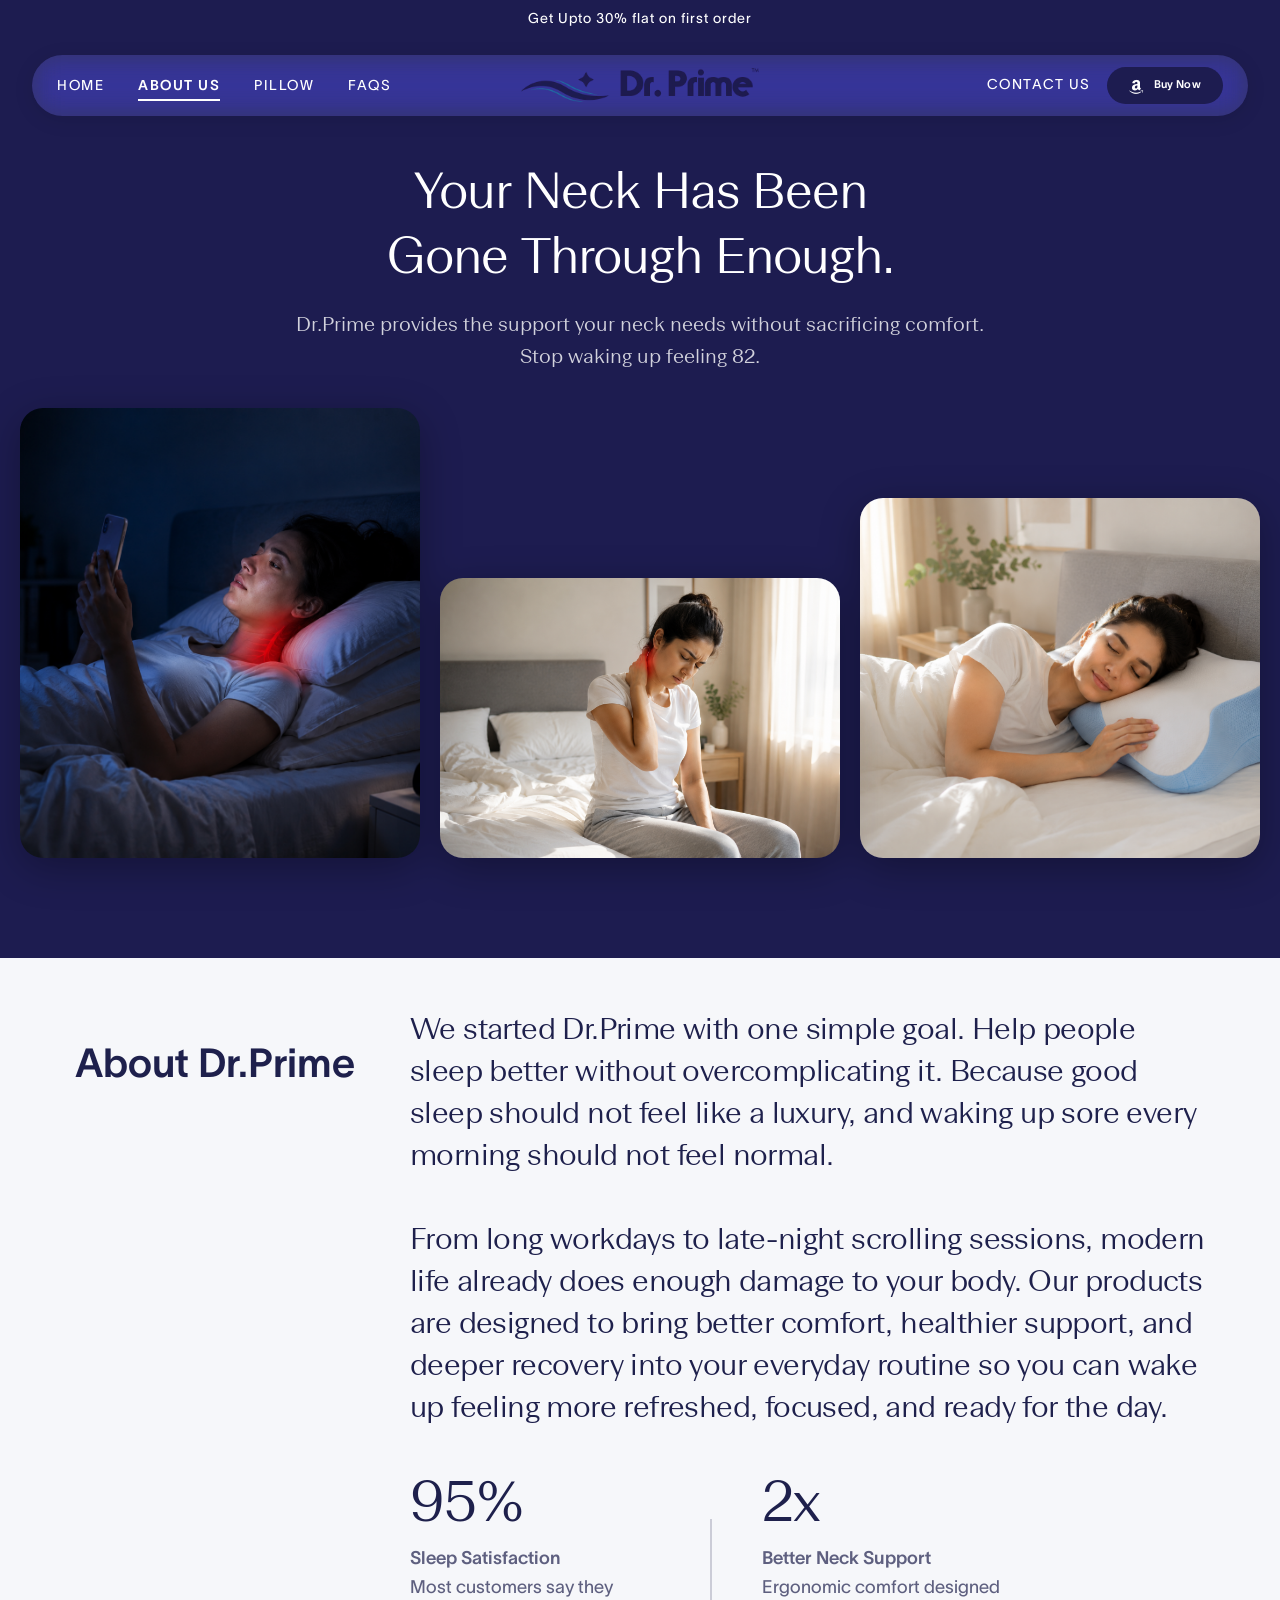
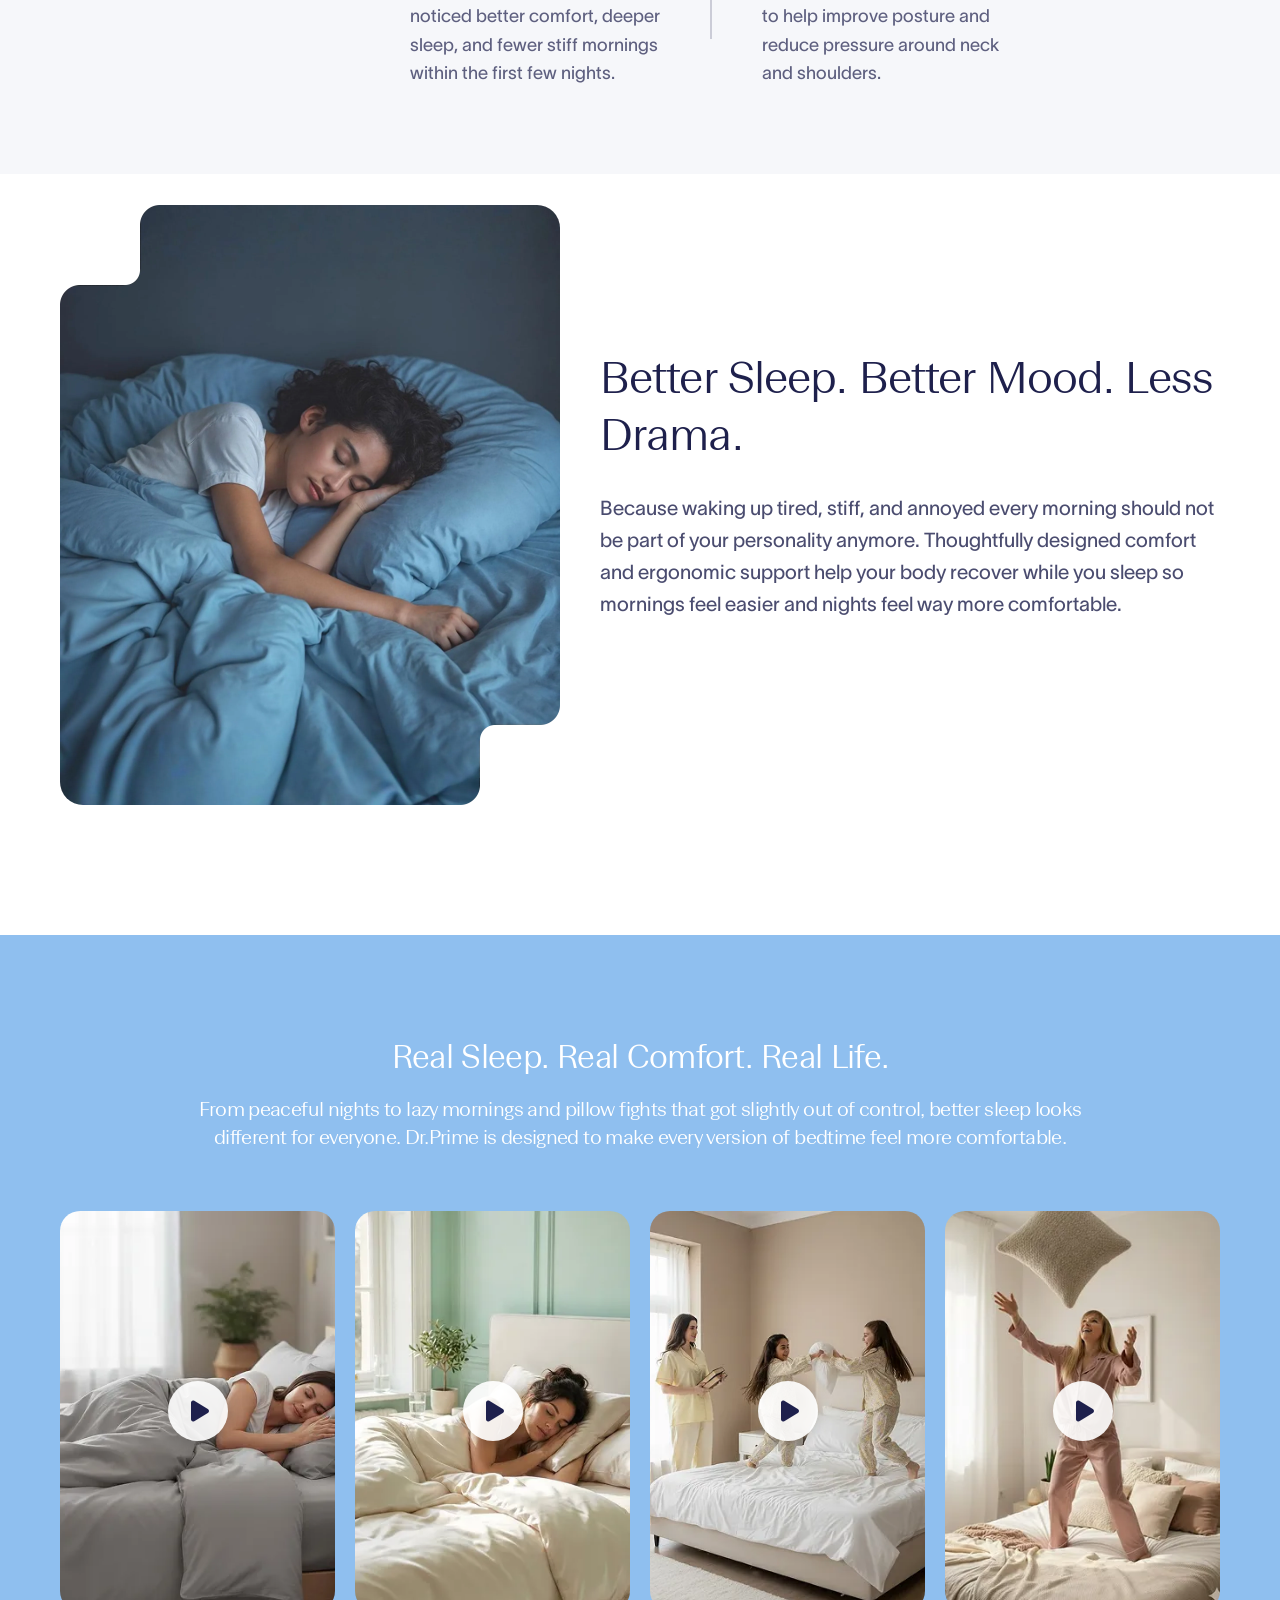
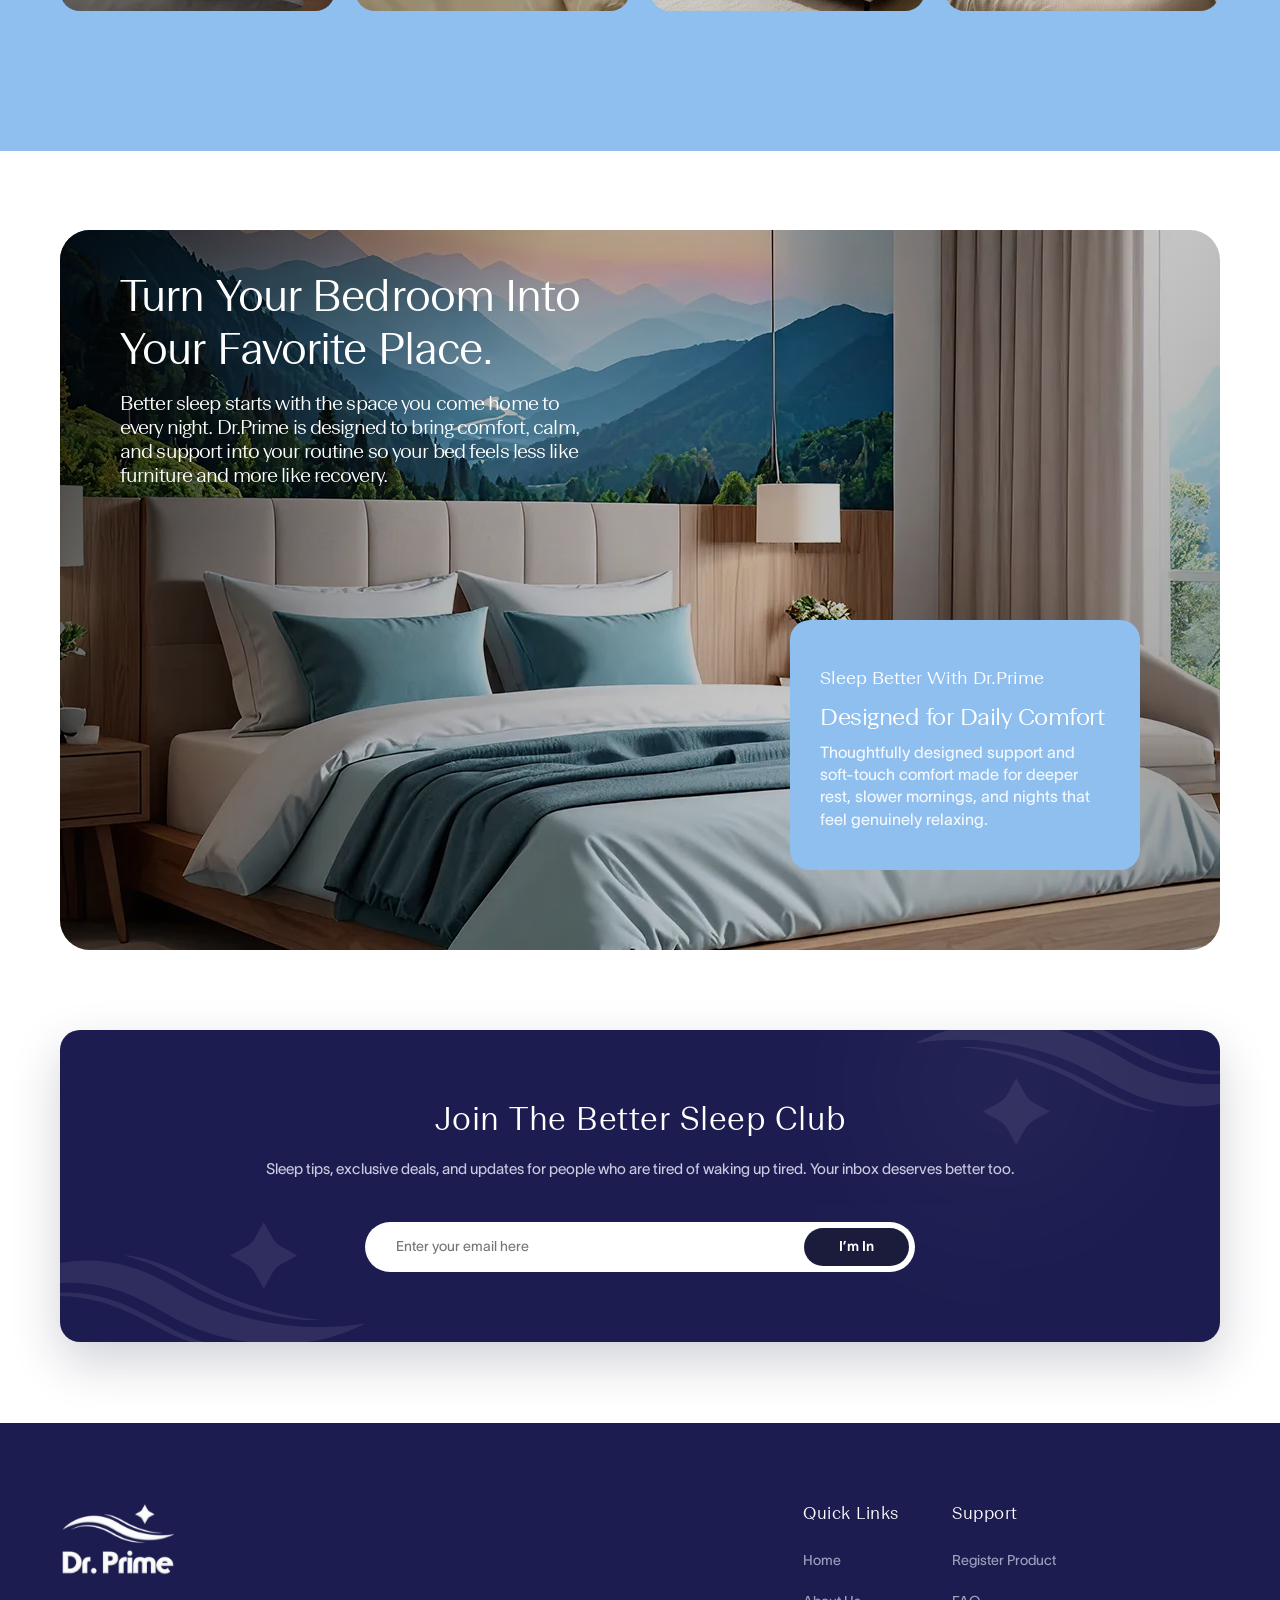
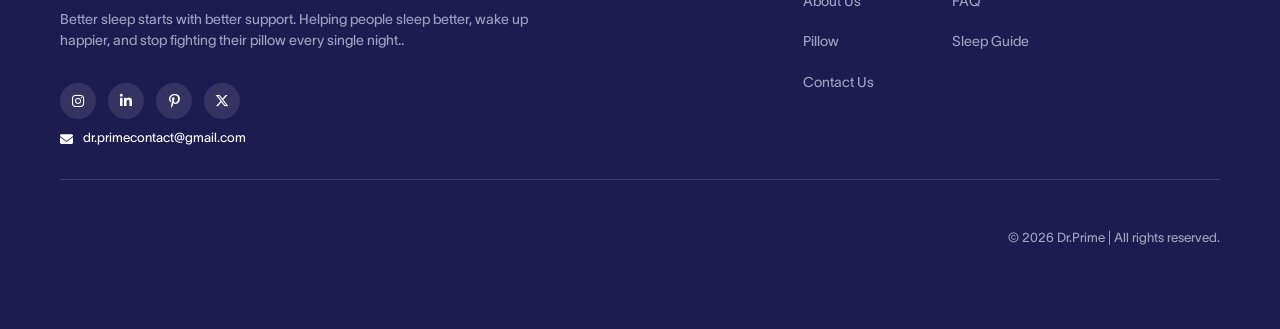
==== commit 6e5dcbc0: "contact form update" ====
--- a/about.html
+++ b/about.html
@@ -9,10 +9,10 @@
     <!-- Removed external Google Fonts to enforce only custom local fonts -->
     <link rel="stylesheet" href="https://cdnjs.cloudflare.com/ajax/libs/font-awesome/6.6.0/css/all.min.css">
     <link rel="icon" type="image/svg+xml" href="assets/drprime-logo.svg">
-    <meta property="og:image" content="assets/drprime.png">
+    <meta property="og:image" content="assets/drprime.webp">
     <meta property="og:image:type" content="image/png">
     <meta name="twitter:card" content="summary_large_image">
-    <meta name="twitter:image" content="assets/drprime.png">
+    <meta name="twitter:image" content="assets/drprime.webp">
 </head>
 
 <body>
--- a/style.css
+++ b/style.css
@@ -224,7 +224,7 @@
 
 /* Top Banner */
 .top-banner {
-    background-color: #2b1d52;
+    background-color: #1d1c50;
     color: var(--white);
     padding: 8px 0;
     font-size: 14px;
@@ -3770,7 +3770,7 @@
 /* About Hero */
 .about-hero {
     position: relative;
-    padding-top: 125px;
+    padding-top: 120px;
     height: 920px;
     overflow: hidden;
     background-color: #1d1c50;
@@ -4233,25 +4233,51 @@
 
 .contact-hero {
     position: relative;
-    padding-top: 100px;
-    padding-bottom: 60px;
-    background-color: #1d1c50;
+    padding-top: 120px;
+    padding-bottom: 120px;
+    background: linear-gradient(135deg, rgba(30, 32, 76, 0.9) 0%, rgba(30, 32, 76, 0.5) 100%), url('assets/contactus-hero.webp') no-repeat center center / cover;
     overflow: hidden;
+    display: flex;
+    align-items: center;
+    justify-content: center;
+    min-height: 450px;
 }
 
 .contact-image-wrapper {
     position: relative;
     width: 100%;
-    border-radius: 20px;
     z-index: 2;
+    display: flex;
+    justify-content: center;
+    align-items: center;
 }
 
 .contact-main-image {
-    width: 100%;
-    height: 400px;
-    object-fit: cover;
-    display: block;
-    border-radius: 20px;
+    display: none;
+}
+
+.contact-vertical-text {
+    font-size: 90px;
+    font-family: var(--font-heading);
+    color: #fff;
+    margin: 0;
+    letter-spacing: 3px;
+    position: relative;
+    top: 0;
+    text-transform: uppercase;
+    text-align: center;
+}
+
+@media (max-width: 991px) {
+    .contact-vertical-text {
+        position: absolute;
+        top: 250px;
+        font-size: 110px;
+        font-family: var(--font-heading);
+        color: #1e204c;
+        margin: 0;
+        pointer-events: none;
+    }
 }
 
 
@@ -4417,7 +4443,6 @@
     color: var(--primary-blue);
     margin-bottom: 15px;
     font-family: var(--font-heading);
-
     font-weight: 400;
 }
 
@@ -4439,16 +4464,16 @@
     font-size: 14px;
     color: rgba(29, 28, 80, 0.7);
     font-weight: 500;
-    margin-bottom: 5px;
     text-transform: uppercase;
 }
 
-.contact-form input,
-.contact-form textarea {
+.contact-form .form-group input[type="text"],
+.contact-form .form-group input[type="email"],
+.contact-form .form-group textarea {
     border: none;
     background: transparent;
     border-bottom: 1px solid rgba(29, 28, 80, 0.2);
-    padding: 10px 0;
+    padding: 2px 0 0px;
     font-size: 16px;
     color: var(--primary-blue);
     font-family: var(--font-body);
@@ -4456,14 +4481,15 @@
     transition: border-color 0.3s;
 }
 
-.contact-form input:focus,
-.contact-form textarea:focus {
+.contact-form .form-group input[type="text"]:focus,
+.contact-form .form-group input[type="email"]:focus,
+.contact-form .form-group textarea:focus {
     border-bottom-color: var(--primary-blue);
 }
 
 .contact-form textarea {
     resize: none;
-    min-height: 120px;
+    min-height: 60px;
 }
 
 .contact-form .submit-btn {
@@ -4519,7 +4545,7 @@
     position: relative;
     padding-top: 120px;
     padding-bottom: 120px;
-    background: linear-gradient(135deg, rgba(30, 32, 76, 0.9) 0%, rgba(30, 32, 76, 0.5) 100%), url('assets/faq_img.png') no-repeat center center / cover;
+    background: linear-gradient(135deg, rgba(30, 32, 76, 0.9) 0%, rgba(30, 32, 76, 0.5) 100%), url('assets/faq_img.webp') no-repeat center center / cover;
     overflow: hidden;
     display: flex;
     align-items: center;
@@ -6562,6 +6588,7 @@
 .contact-link {
     position: relative;
     transition: color 0.3s ease;
+    letter-spacing: 1.5px;
 }
 
 .nav-links a::after,
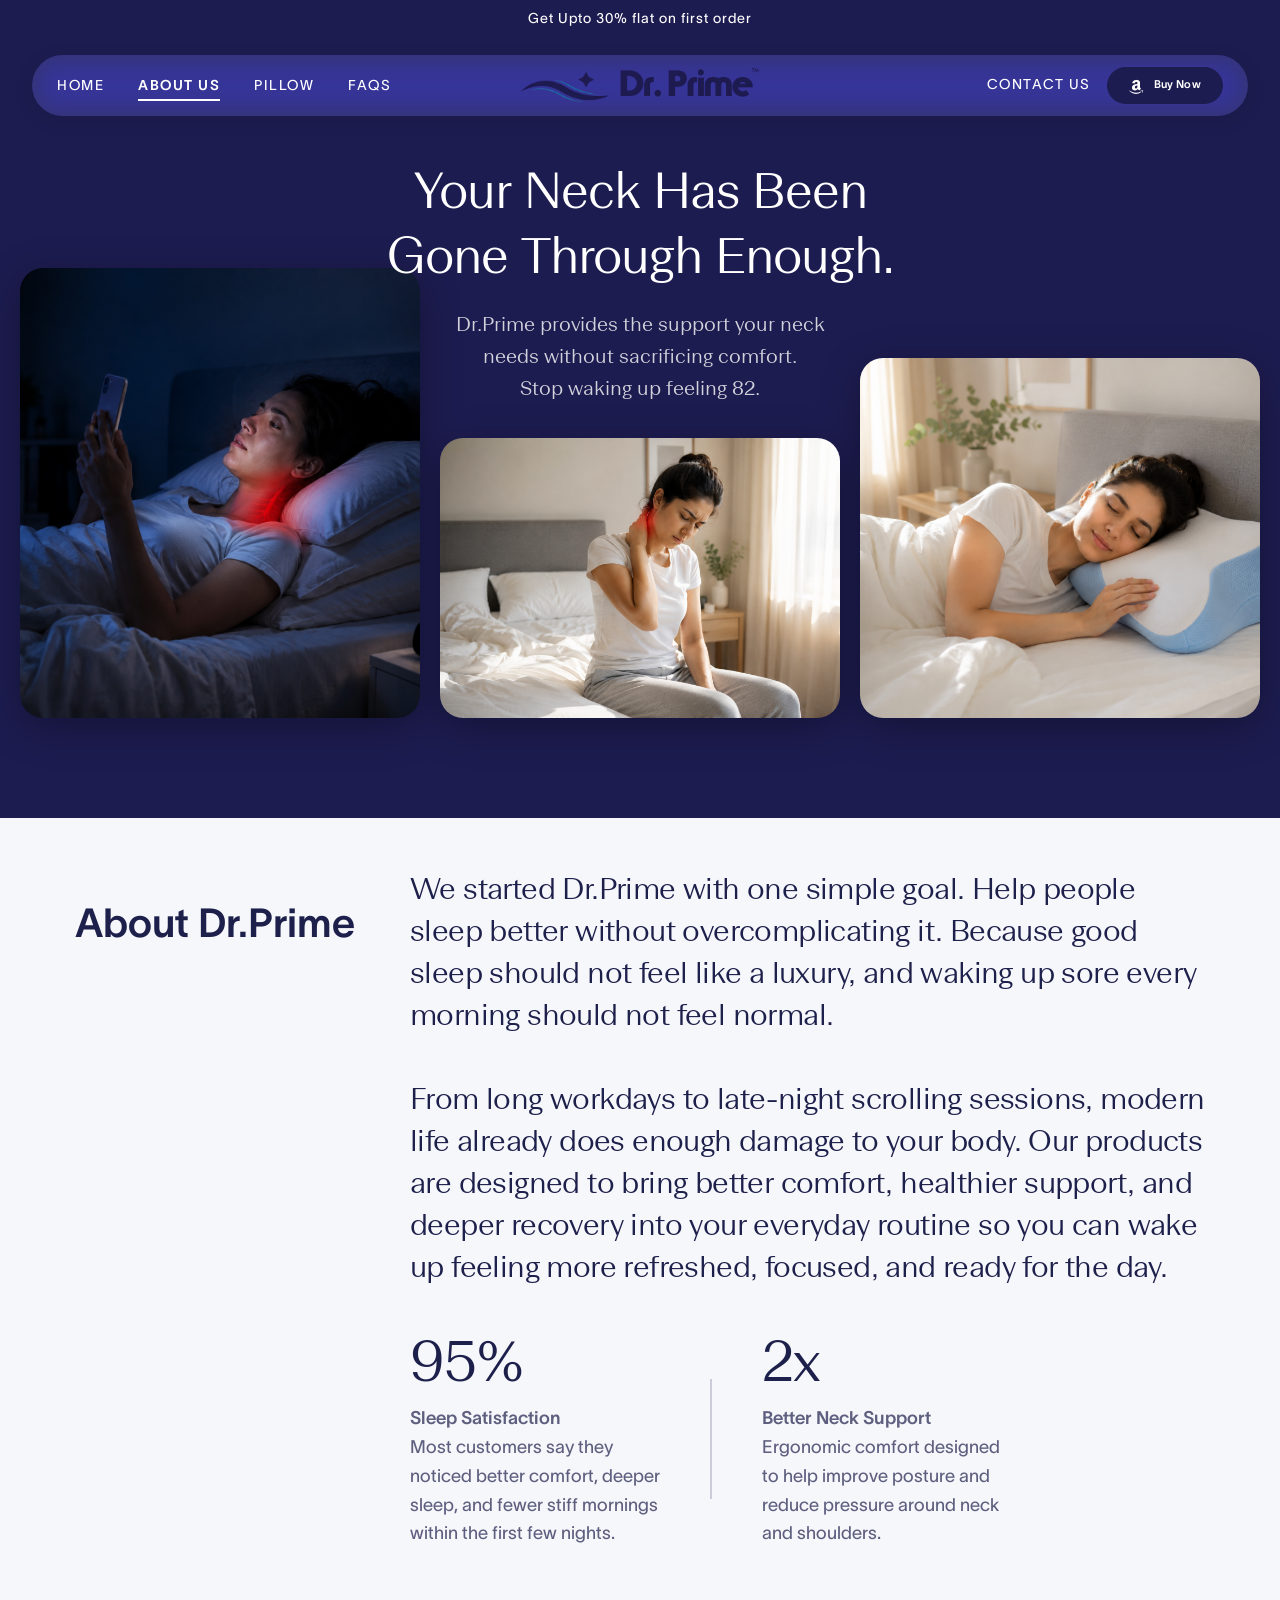
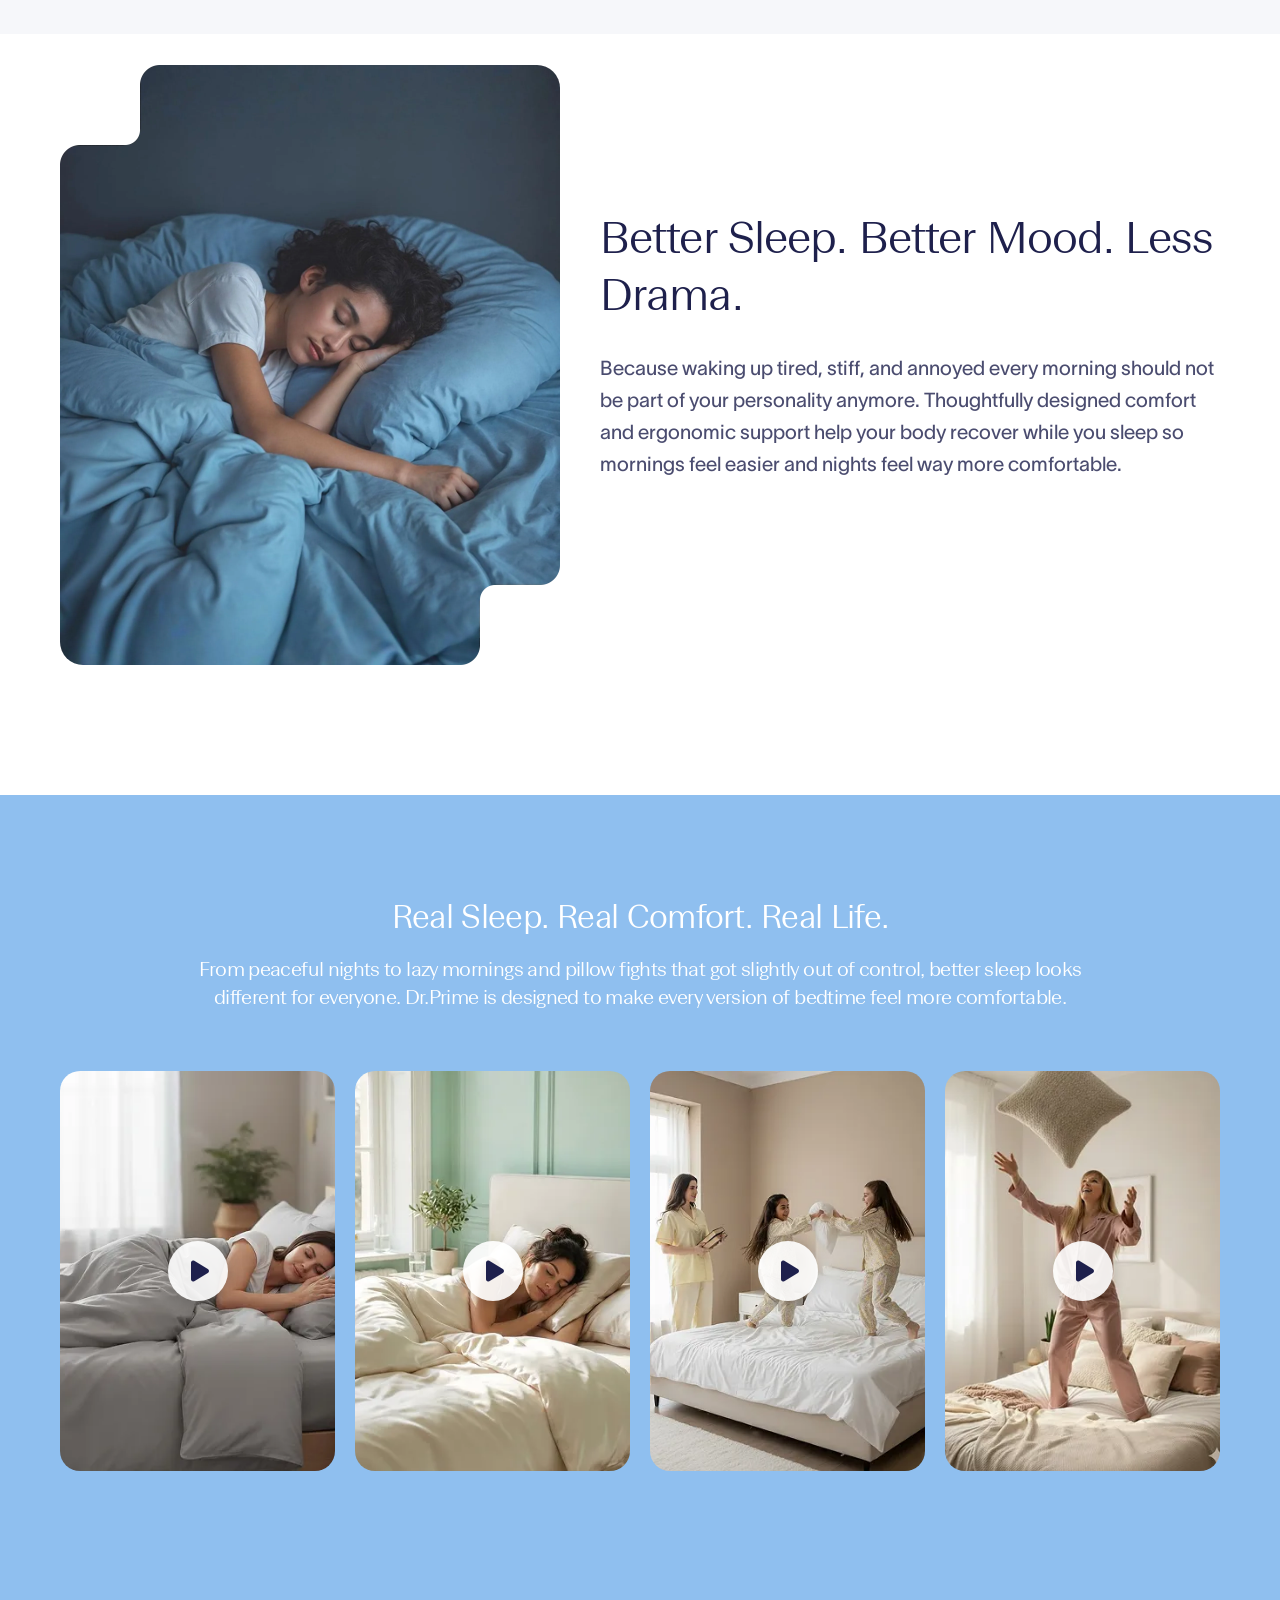
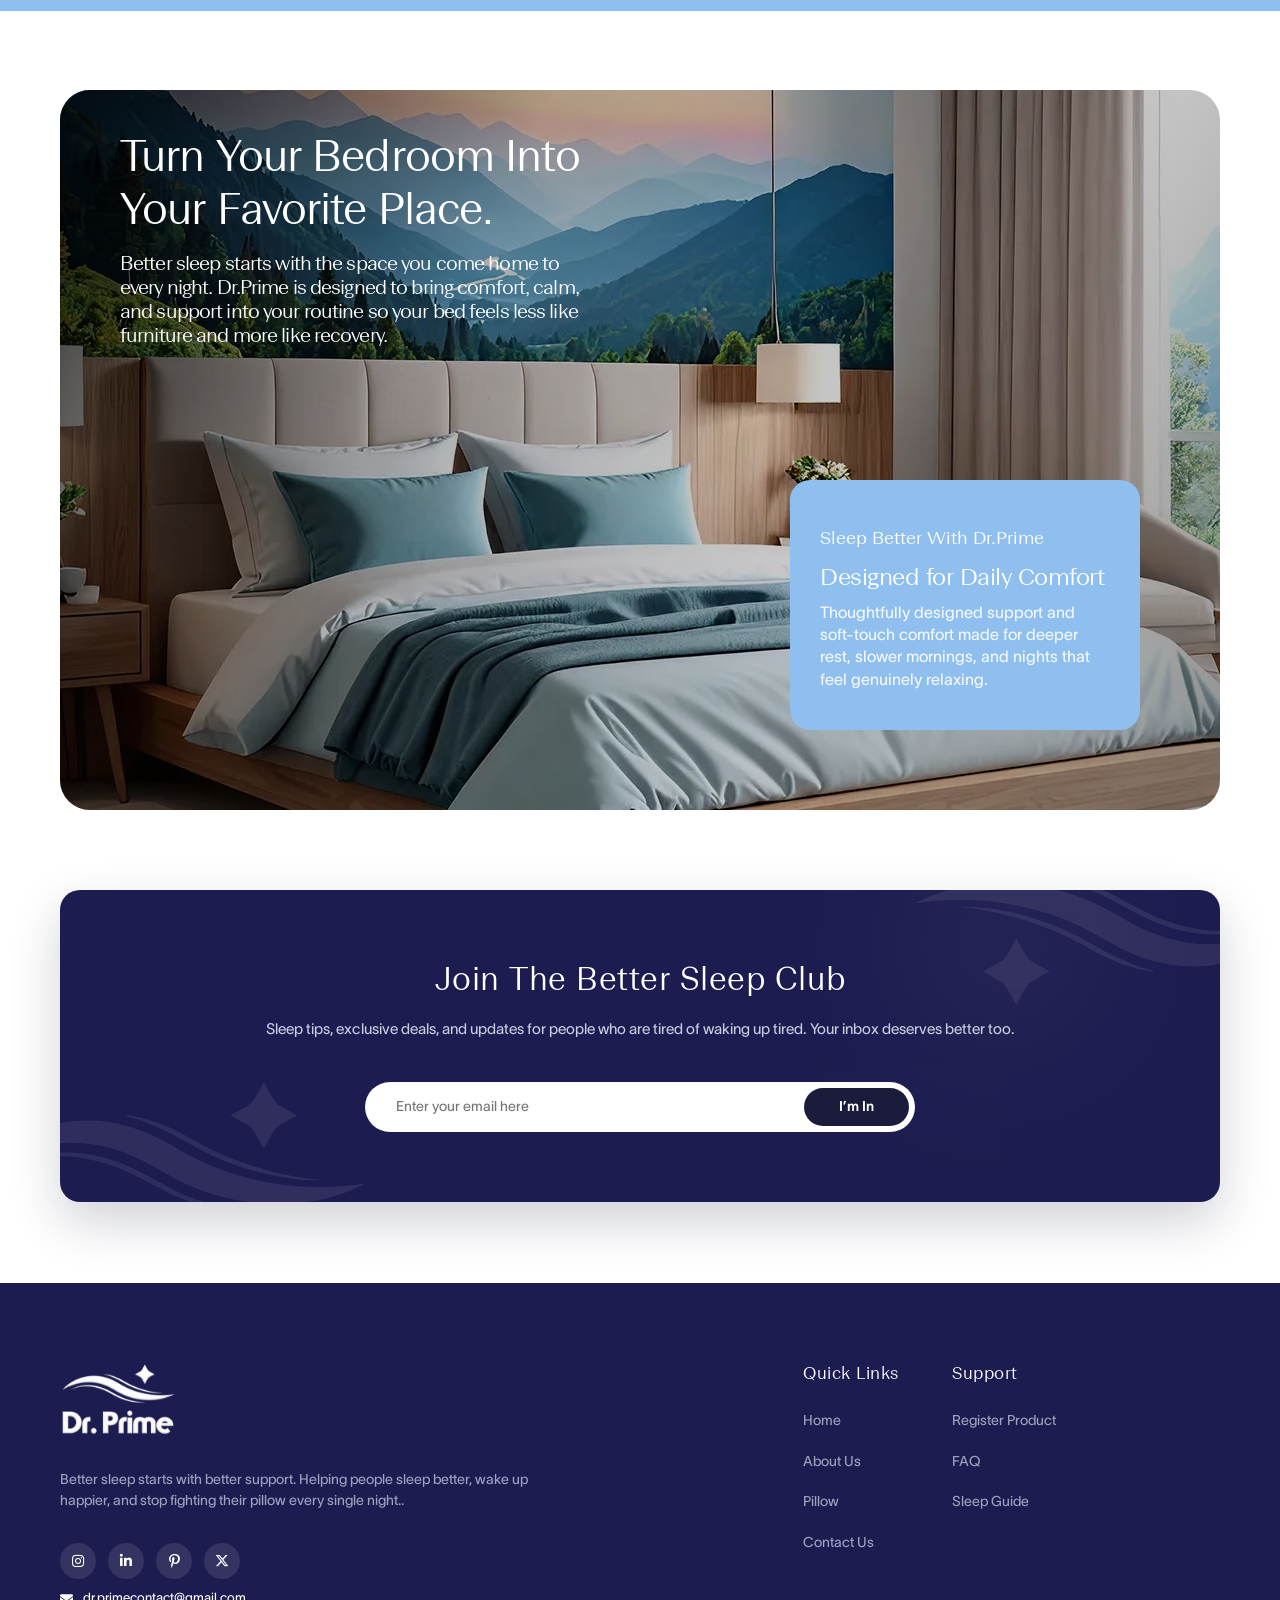
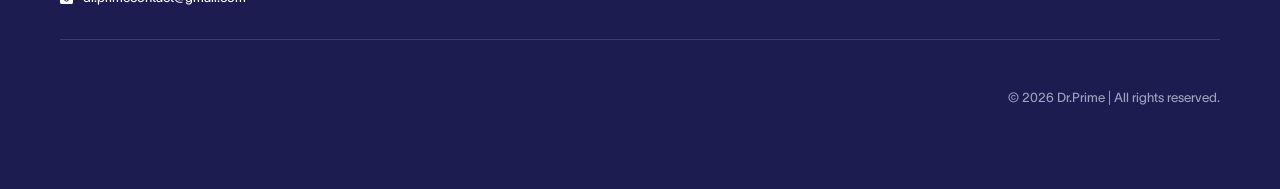
==== commit b142a14f: "mobile view" ====
--- a/about.html
+++ b/about.html
@@ -58,7 +58,7 @@
     <section class="about-hero dark-theme">
         <div class="container text-center relative-container z-2">
             <h1 class="about-title">Your Neck Has Been <br>Gone Through Enough.</h1>
-            <p class="about-subtitle">Dr.Prime provides the support your neck needs without sacrificing comfort.<br>Stop waking up feeling 82.</p>
+            <p class="about-subtitle">Dr.Prime provides the support your neck <br>needs without sacrificing comfort.<br>Stop waking up feeling 82.</p>
         </div>
         <div class="about-hero-images">
             <div class="img-left"><img src="assets/about_body1.webp" alt="About Sleep Left"></div>
--- a/style.css
+++ b/style.css
@@ -82,7 +82,6 @@
 }
 
 html {
-    scroll-behavior: smooth;
 }
 
 body {
@@ -2606,7 +2605,7 @@
 
     /* ===== HERO ===== */
     .hero {
-        height: 480px;
+        height: 380px;
         min-height: unset;
         padding: 0 20px;
         background-position: right center;
@@ -2618,7 +2617,9 @@
 
     .hero-content {
         max-width: 100%;
-        top: -140px;
+        top: -40px;
+        margin-left: 0;
+        padding: 0 10px;
     }
 
     .hero h1 {
@@ -2633,7 +2634,7 @@
         font-size: 12px;
         max-width: 280px;
         line-height: 1.5;
-        margin: 0 auto;
+        margin: 0;
     }
 
     /* ===== FEATURES ROW ===== */
@@ -3638,35 +3639,6 @@
         padding: 0 10px;
     }
 
-    .subscribe-form {
-        max-width: 100%;
-        padding: 5px;
-        border-radius: 40px;
-        display: flex;
-        align-items: center;
-    }
-
-    .subscribe-form input {
-        padding: 10px 15px;
-        font-size: 13px;
-    }
-
-    .subscribe-form .btn-subscribe {
-        padding: 0;
-        width: 40px;
-        height: 40px;
-        border-radius: 50%;
-        flex-shrink: 0;
-    }
-
-    .subscribe-form .btn-text {
-        display: none;
-    }
-
-    .subscribe-form .btn-icon {
-        display: block;
-        font-size: 16px;
-    }
 
     /* ===== FOOTER ===== */
     .footer {
@@ -3771,7 +3743,7 @@
 .about-hero {
     position: relative;
     padding-top: 120px;
-    height: 920px;
+    height: 780px;
     overflow: hidden;
     background-color: #1d1c50;
     color: var(--white);
@@ -4071,7 +4043,7 @@
 @media (max-width: 992px) {
     .about-hero {
         height: auto;
-        min-height: 860px;
+        min-height: auto;
         padding: 60px 0 40px;
     }
 
@@ -4270,13 +4242,19 @@
 
 @media (max-width: 991px) {
     .contact-vertical-text {
-        position: absolute;
-        top: 250px;
-        font-size: 110px;
+        position: relative;
+        top: 0;
+        font-size: 65px;
         font-family: var(--font-heading);
-        color: #1e204c;
+        color: #ffffff;
         margin: 0;
         pointer-events: none;
+    }
+}
+
+@media (max-width: 480px) {
+    .contact-vertical-text {
+        font-size: 45px;
     }
 }
 
@@ -5078,7 +5056,7 @@
 }
 
 .product-hero__main-image {
-    background-color: var(--dreamy-blue);
+    background-color: transparent;
     border-radius: 15px;
     height: 544px;
     width: 100%;
@@ -5098,12 +5076,13 @@
     transform: translate(-50%, -50%);
     background: radial-gradient(ellipse at center, rgba(182, 123, 186, 0.6) 0%, transparent 70%);
     z-index: 1;
+    display: none;
 }
 
 .product-hero__main-image img {
     position: relative;
     z-index: 2;
-    max-width: 80%;
+    max-width: 100%;
     object-fit: contain;
 }
 
@@ -5330,7 +5309,7 @@
     background-color: #1d1c50;
     border-radius: 40px;
     position: relative;
-    overflow: hidden;
+    overflow: visible;
     padding: 100px 74px 80px;
     display: grid;
     grid-template-columns: 263px 1fr 298px;
@@ -5431,15 +5410,16 @@
     background: #ffffff;
     border-radius: 0 0 400px 400px;
     width: 452px;
-    height: 556px;
-    margin-top: -160px;
+    height: 450px;
+    margin-top: -102px;
     display: flex;
     flex-direction: column;
     align-items: center;
-    justify-content: center;
+    justify-content: flex-start;
+    padding-top: 0;
     position: relative;
-    overflow: hidden;
-}
+}
+
 
 .product-details__pillow-img {
     max-width: 400px;
@@ -5456,6 +5436,7 @@
     display: flex;
     align-items: center;
     justify-content: center;
+    transform: translateY(-10px);
 }
 
 .pillow-carousel__slide {
@@ -5935,9 +5916,10 @@
 
     .product-details__pillow-container {
         width: 320px;
-        height: 420px;
-        margin-top: -80px;
-    }
+        height: 220px;
+        margin-top: -20px;
+    }
+
 
     .body-design-section {
         padding: 60px 40px;
@@ -6044,10 +6026,11 @@
     .product-details__pillow-container {
         width: 100%;
         max-width: 300px;
-        height: 420px;
+        height: 220px;
         position: relative;
-        margin-top: -60px;
-    }
+        margin-top: -40px;
+    }
+
 
     .product-details__dots {
         bottom: 20px;
@@ -6366,7 +6349,7 @@
     transition: 0.3s ease;
 }
 
-.faq-category-card:hover .faq-icon,
+.faq-icon:hover,
 .faq-category-card.active .faq-icon {
     background: #1d1c50;
 }
@@ -6389,7 +6372,7 @@
     transition: filter 0.3s ease;
 }
 
-.faq-category-card:hover .faq-icon img,
+.faq-icon:hover img,
 .faq-category-card.active .faq-icon img {
     filter: brightness(0) invert(1);
 }
@@ -7843,10 +7826,10 @@
 }
 
 .sgh-image-col img {
-    width: 130%;
+    width: 145%;
     max-width: none;
-    margin-left: -10%;
-    margin-right: -20%;
+    margin-left: 0%;
+    margin-right: -45%;
     margin-top: -15%;
     transform: translateY(-25%);
     object-fit: contain;
@@ -8017,12 +8000,15 @@
 
     .sgh-image-col {
         align-self: center;
-        margin-top: 60px;
+        margin-top: -30px;
     }
 
     .sgh-image-col img {
         width: 100%;
+        max-width: 100%;
         margin-left: 0;
+        margin-right: 0;
+        margin-top: 0;
         margin-bottom: 0;
         transform: none;
     }
